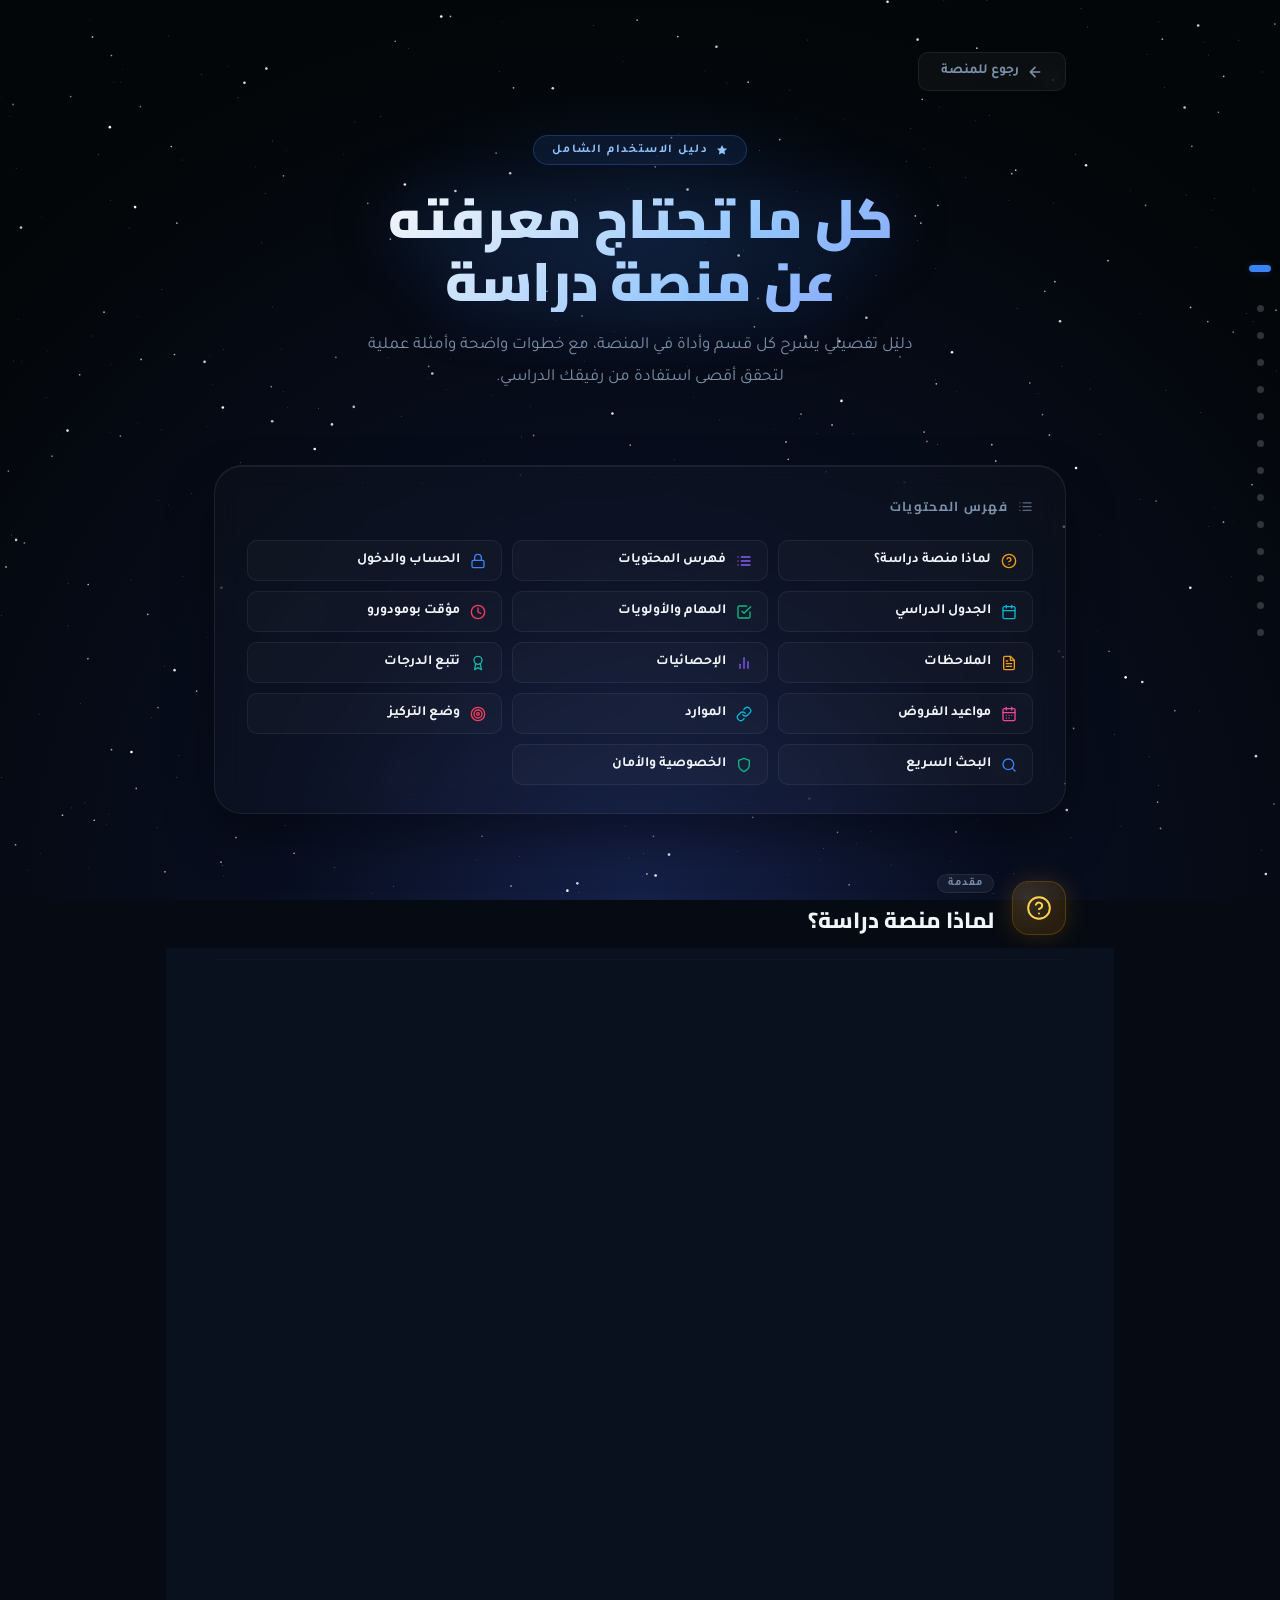
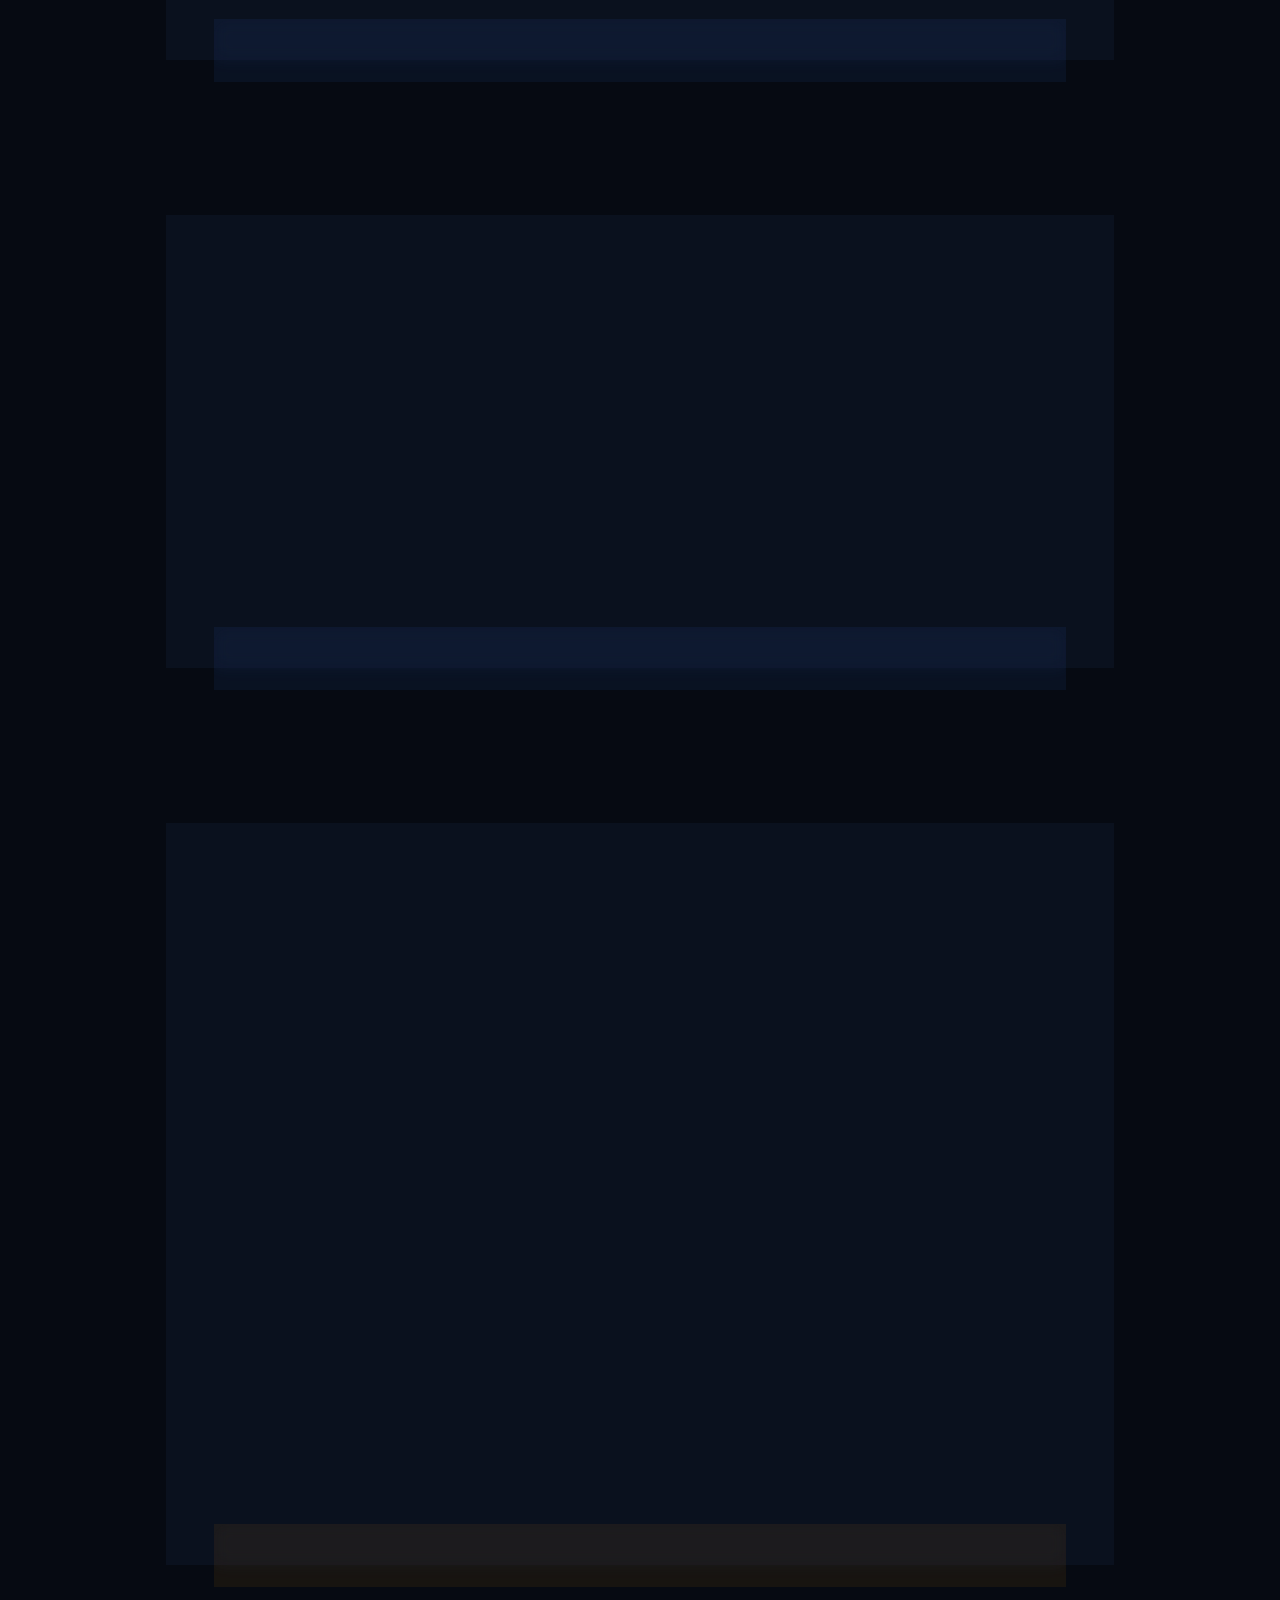
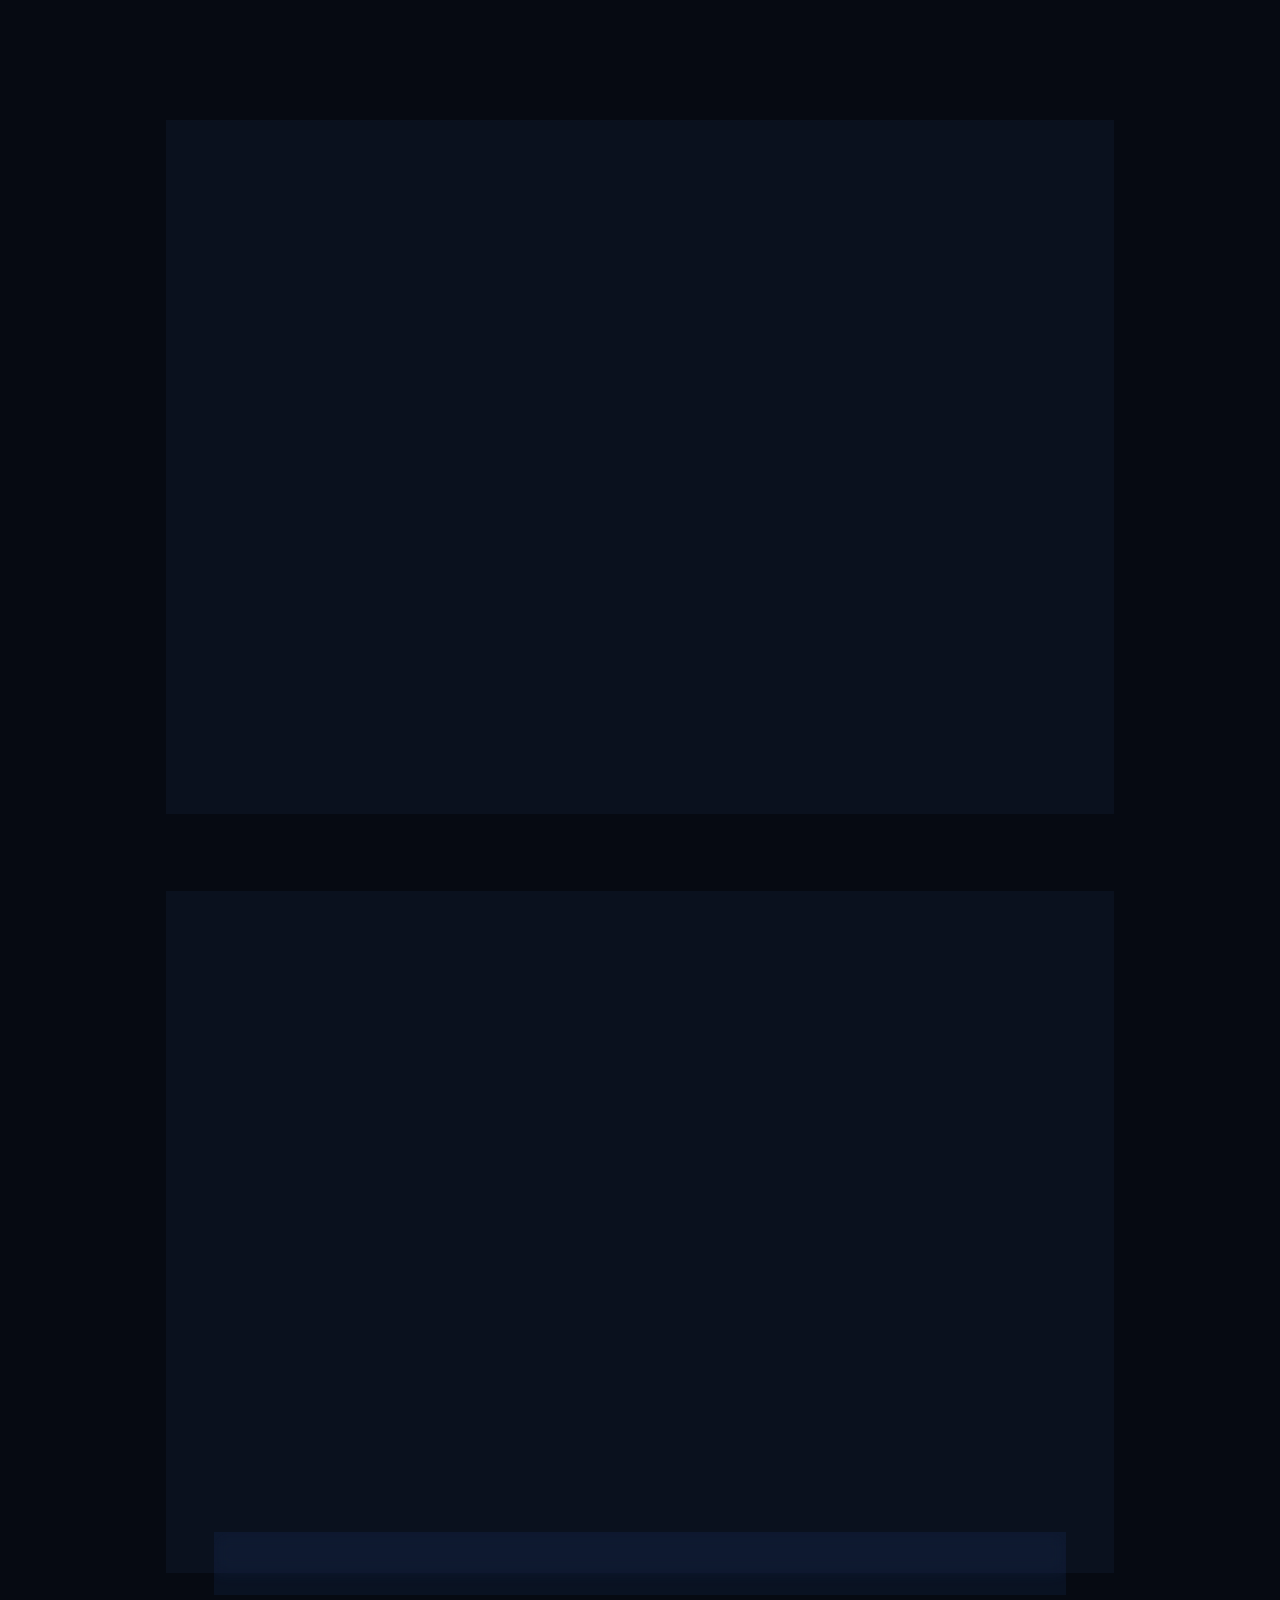
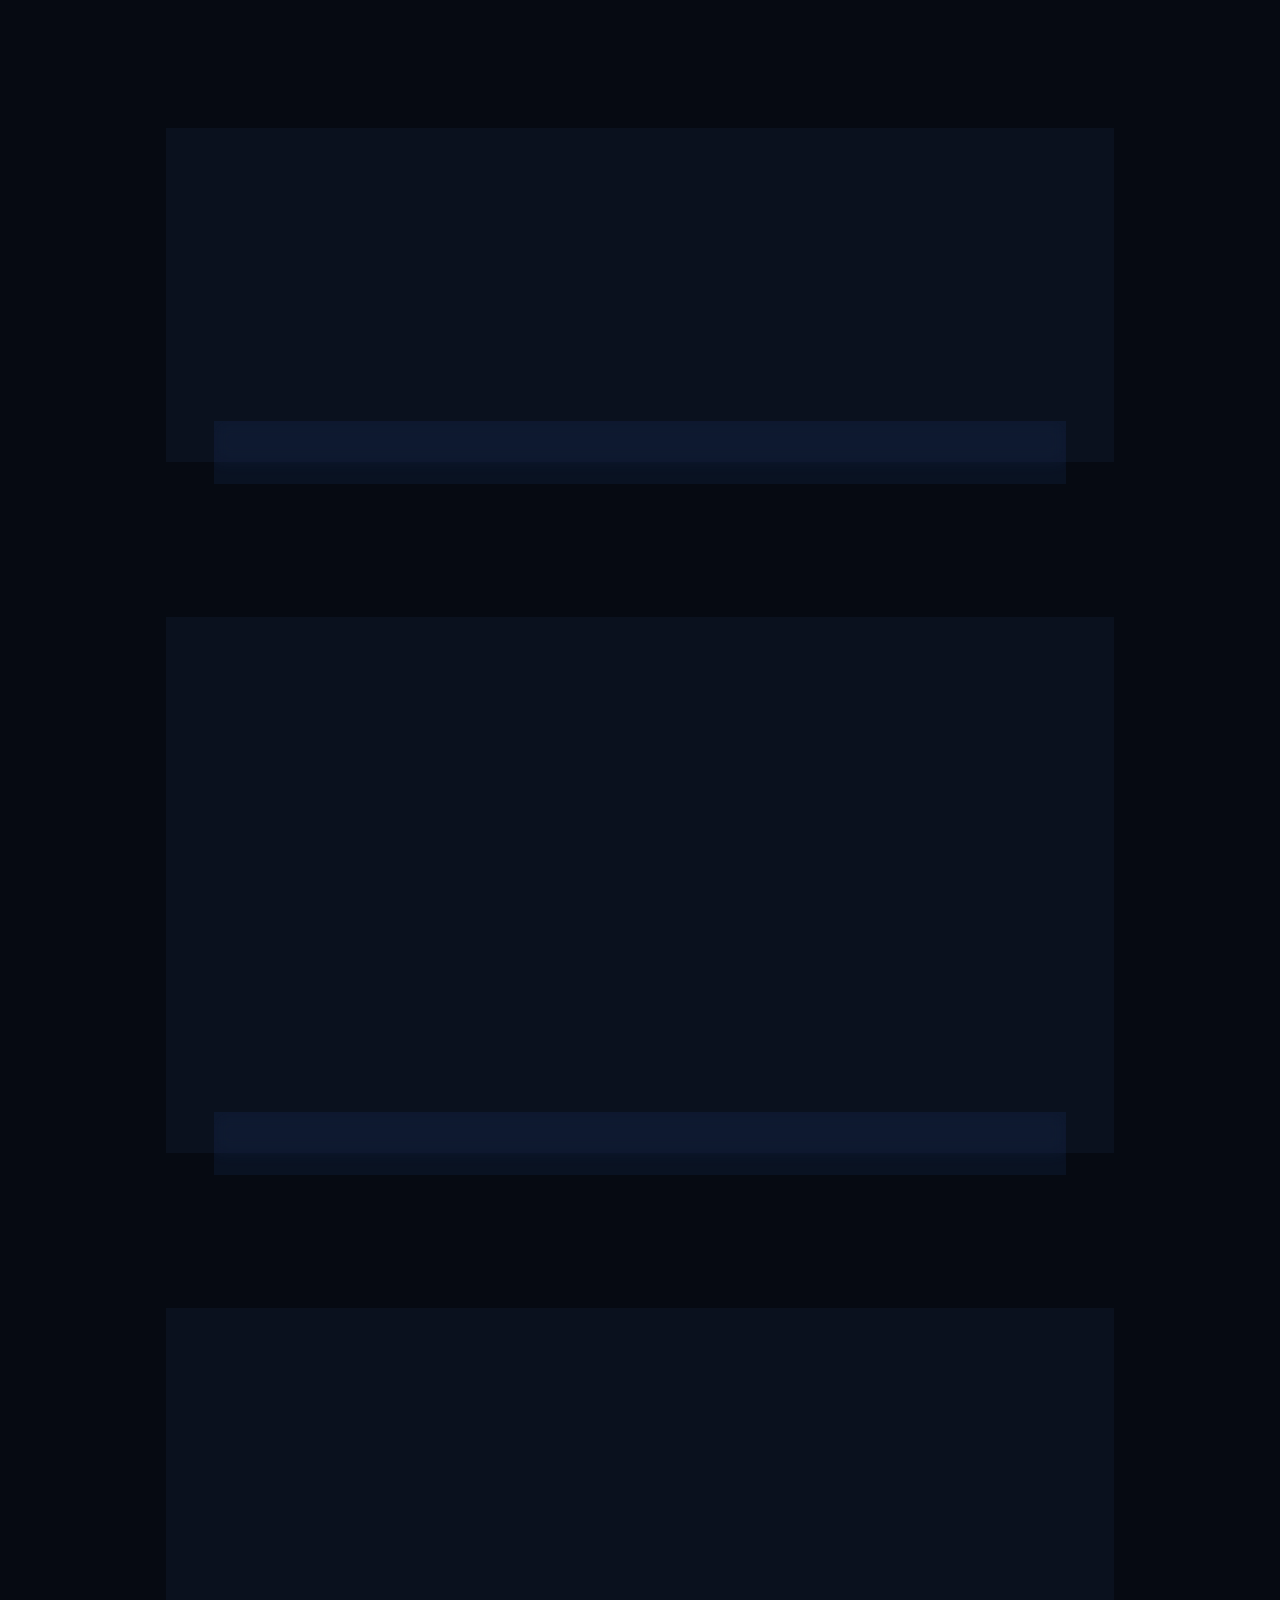
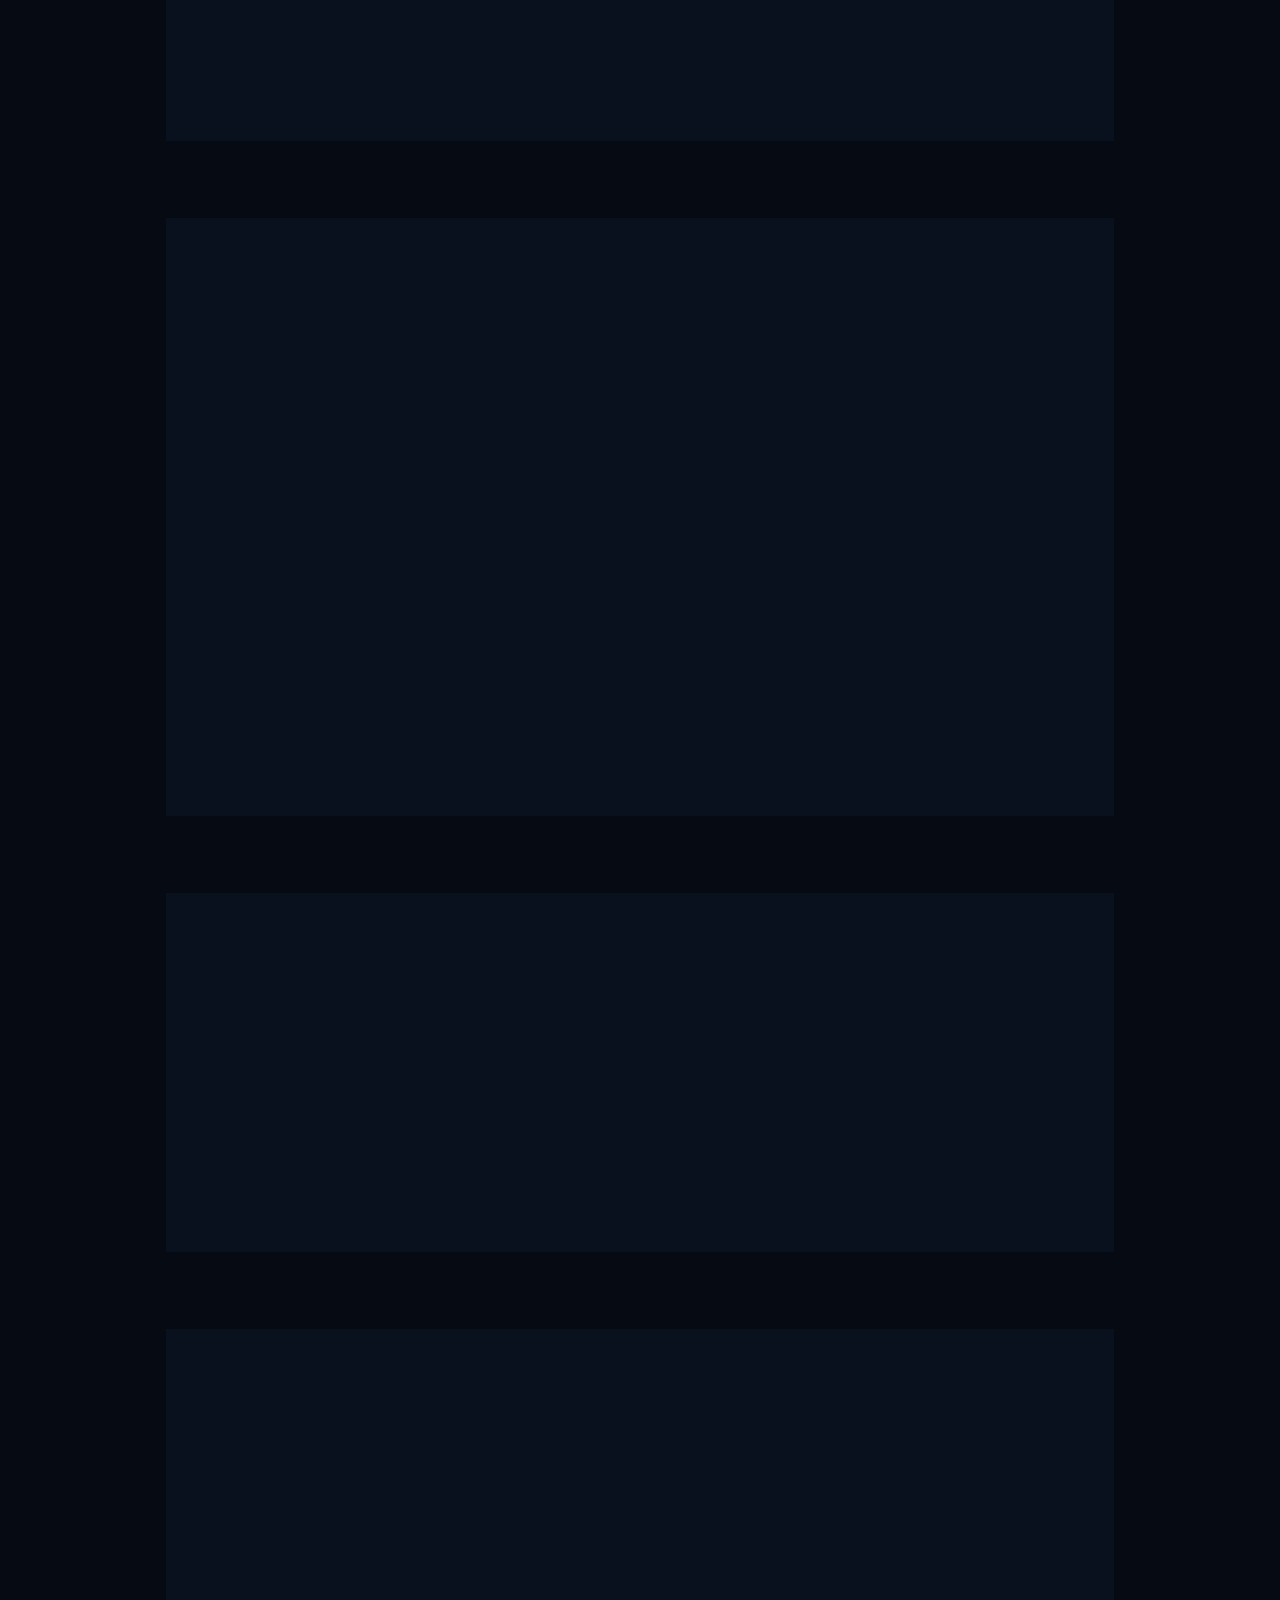
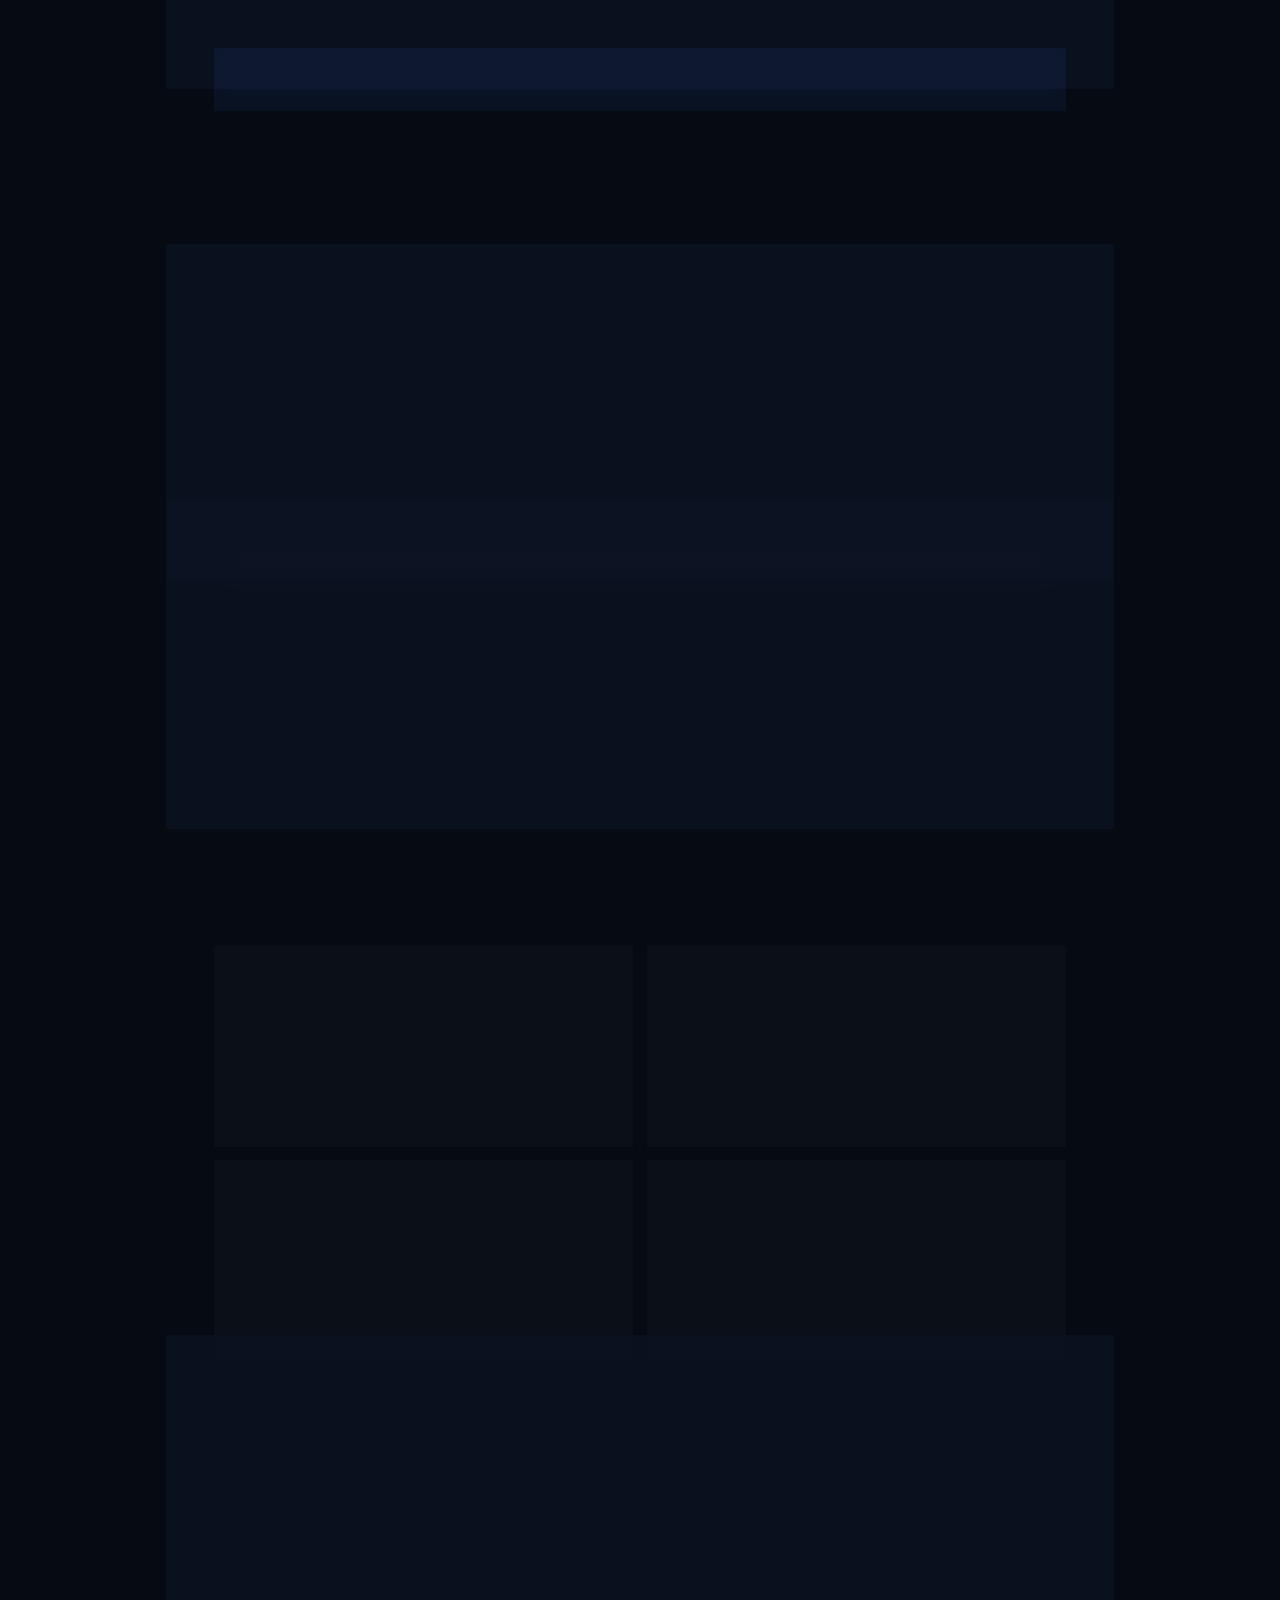
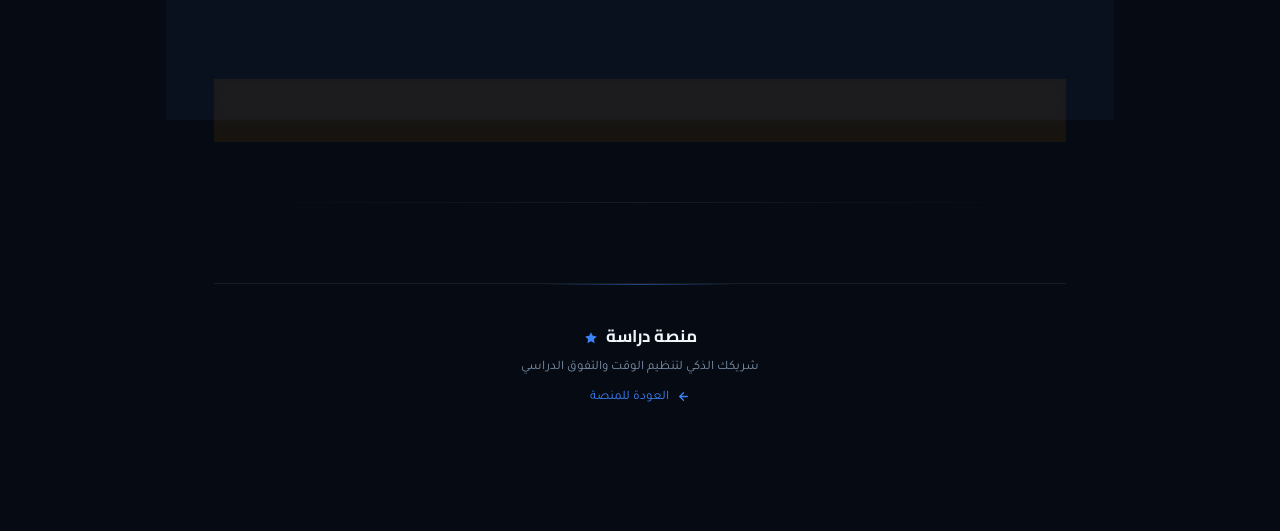
==== guide.html @ a0d80c12 "Add files via upload" ====
<!doctype html>
<html lang="ar" dir="rtl">
  <head>
    <meta charset="UTF-8" />
    <meta name="viewport" content="width=device-width, initial-scale=1.0" />
    <title>دليل الاستخدام — منصة دراسة</title>
    <link
      href="https://fonts.googleapis.com/css2?family=Cairo:wght@300;400;600;700;900&family=Tajawal:wght@300;400;500;700;900&display=swap"
      rel="stylesheet"
    />
    <link rel="icon" href="/icon.jpeg" />
    <link rel="stylesheet" href="styleguide.css" />
  </head>
  <body>
    <!-- Scroll Progress Bar -->
    <div id="scrollProgress"></div>

    <canvas id="starsCanvas"></canvas>

    <!-- Desktop Bubble Nav -->
    <nav id="bubbleNav" aria-label="التنقل بين الأقسام"></nav>

    <!-- Mobile Bubble Bar -->
    <div id="mobileBubbleBar"></div>

    <!-- Mobile Carousel (built by JS on mobile) -->
    <div id="mobileCarousel">
      <div id="carouselTrack"></div>
    </div>

    <div class="page-wrap">
      <!-- زر الرجوع -->
      <a href="https://minasa-dirassa.vercel.app" class="back-btn">
        <svg
          width="16"
          height="16"
          viewBox="0 0 24 24"
          fill="none"
          stroke="currentColor"
          stroke-width="2.5"
          stroke-linecap="round"
          stroke-linejoin="round"
        >
          <path d="M19 12H5M12 19l-7-7 7-7" />
        </svg>
        رجوع للمنصة
      </a>

      <!-- HERO -->
      <div class="hero">
        <div class="hero-badge">
          <svg width="12" height="12" viewBox="0 0 24 24" fill="currentColor">
            <path
              d="M12 2l3.09 6.26L22 9.27l-5 4.87 1.18 6.88L12 17.77l-6.18 3.25L7 14.14 2 9.27l6.91-1.01L12 2z"
            />
          </svg>
          دليل الاستخدام الشامل
        </div>
        <h1>كل ما تحتاج معرفته<br />عن منصة دراسة</h1>
        <p>
          دليل تفصيلي يشرح كل قسم وأداة في المنصة، مع خطوات واضحة وأمثلة عملية
          لتحقق أقصى استفادة من رفيقك الدراسي.
        </p>
      </div>

      <!-- فهرس المحتويات -->
      <div class="toc">
        <div class="toc-title">
          <svg
            width="15"
            height="15"
            viewBox="0 0 24 24"
            fill="none"
            stroke="currentColor"
            stroke-width="2"
            stroke-linecap="round"
            stroke-linejoin="round"
          >
            <line x1="8" y1="6" x2="21" y2="6" />
            <line x1="8" y1="12" x2="21" y2="12" />
            <line x1="8" y1="18" x2="21" y2="18" />
            <line x1="3" y1="6" x2="3.01" y2="6" />
            <line x1="3" y1="12" x2="3.01" y2="12" />
            <line x1="3" y1="18" x2="3.01" y2="18" />
          </svg>
          فهرس المحتويات
        </div>
        <div class="toc-grid">
          <a class="toc-item" href="#sec-why">
            <span class="toc-icon"
              ><svg
                width="16"
                height="16"
                viewBox="0 0 24 24"
                fill="none"
                stroke="#f59e0b"
                stroke-width="2"
                stroke-linecap="round"
                stroke-linejoin="round"
              >
                <circle cx="12" cy="12" r="10" />
                <path d="M9.09 9a3 3 0 0 1 5.83 1c0 2-3 3-3 3" />
                <line x1="12" y1="17" x2="12.01" y2="17" /></svg
            ></span>
            لماذا منصة دراسة؟
          </a>
          <a class="toc-item" href="#" onclick="window.scrollTo({top:0,behavior:'smooth'});return false;">
            <span class="toc-icon"
              ><svg
                width="16"
                height="16"
                viewBox="0 0 24 24"
                fill="none"
                stroke="#8b5cf6"
                stroke-width="2"
                stroke-linecap="round"
                stroke-linejoin="round"
              >
                <line x1="8" y1="6" x2="21" y2="6" />
                <line x1="8" y1="12" x2="21" y2="12" />
                <line x1="8" y1="18" x2="21" y2="18" />
                <line x1="3" y1="6" x2="3.01" y2="6" />
                <line x1="3" y1="12" x2="3.01" y2="12" />
                <line x1="3" y1="18" x2="3.01" y2="18" /></svg
            ></span>
            فهرس المحتويات
          </a>
          <a class="toc-item" href="#sec-account">
            <span class="toc-icon"
              ><svg
                width="16"
                height="16"
                viewBox="0 0 24 24"
                fill="none"
                stroke="#3b82f6"
                stroke-width="2"
                stroke-linecap="round"
                stroke-linejoin="round"
              >
                <rect x="3" y="11" width="18" height="11" rx="2" />
                <path d="M7 11V7a5 5 0 0 1 10 0v4" /></svg
            ></span>
            الحساب والدخول
          </a>
          <a class="toc-item" href="#sec-schedule">
            <span class="toc-icon"
              ><svg
                width="16"
                height="16"
                viewBox="0 0 24 24"
                fill="none"
                stroke="#06b6d4"
                stroke-width="2"
                stroke-linecap="round"
                stroke-linejoin="round"
              >
                <rect x="3" y="4" width="18" height="18" rx="2" />
                <line x1="16" y1="2" x2="16" y2="6" />
                <line x1="8" y1="2" x2="8" y2="6" />
                <line x1="3" y1="10" x2="21" y2="10" /></svg
            ></span>
            الجدول الدراسي
          </a>
          <a class="toc-item" href="#sec-tasks">
            <span class="toc-icon"
              ><svg
                width="16"
                height="16"
                viewBox="0 0 24 24"
                fill="none"
                stroke="#10b981"
                stroke-width="2"
                stroke-linecap="round"
                stroke-linejoin="round"
              >
                <path d="M9 11l3 3L22 4" />
                <path
                  d="M21 12v7a2 2 0 0 1-2 2H5a2 2 0 0 1-2-2V5a2 2 0 0 1 2-2h11"
                /></svg
            ></span>
            المهام والأولويات
          </a>
          <a class="toc-item" href="#sec-pomo">
            <span class="toc-icon"
              ><svg
                width="16"
                height="16"
                viewBox="0 0 24 24"
                fill="none"
                stroke="#f43f5e"
                stroke-width="2"
                stroke-linecap="round"
                stroke-linejoin="round"
              >
                <circle cx="12" cy="12" r="10" />
                <polyline points="12 6 12 12 16 14" /></svg
            ></span>
            مؤقت بومودورو
          </a>
          <a class="toc-item" href="#sec-notes">
            <span class="toc-icon"
              ><svg
                width="16"
                height="16"
                viewBox="0 0 24 24"
                fill="none"
                stroke="#f59e0b"
                stroke-width="2"
                stroke-linecap="round"
                stroke-linejoin="round"
              >
                <path
                  d="M14 2H6a2 2 0 0 0-2 2v16a2 2 0 0 0 2 2h12a2 2 0 0 0 2-2V8z"
                />
                <polyline points="14 2 14 8 20 8" />
                <line x1="16" y1="13" x2="8" y2="13" />
                <line x1="16" y1="17" x2="8" y2="17" />
                <polyline points="10 9 9 9 8 9" /></svg
            ></span>
            الملاحظات
          </a>
          <a class="toc-item" href="#sec-stats">
            <span class="toc-icon"
              ><svg
                width="16"
                height="16"
                viewBox="0 0 24 24"
                fill="none"
                stroke="#8b5cf6"
                stroke-width="2"
                stroke-linecap="round"
                stroke-linejoin="round"
              >
                <line x1="18" y1="20" x2="18" y2="10" />
                <line x1="12" y1="20" x2="12" y2="4" />
                <line x1="6" y1="20" x2="6" y2="14" /></svg
            ></span>
            الإحصائيات
          </a>
          <a class="toc-item" href="#sec-grades">
            <span class="toc-icon"
              ><svg
                width="16"
                height="16"
                viewBox="0 0 24 24"
                fill="none"
                stroke="#14b8a6"
                stroke-width="2"
                stroke-linecap="round"
                stroke-linejoin="round"
              >
                <circle cx="12" cy="8" r="6" />
                <path d="M15.477 12.89L17 22l-5-3-5 3 1.523-9.11" /></svg
            ></span>
            تتبع الدرجات
          </a>
          <a class="toc-item" href="#sec-exams">
            <span class="toc-icon"
              ><svg
                width="16"
                height="16"
                viewBox="0 0 24 24"
                fill="none"
                stroke="#ec4899"
                stroke-width="2"
                stroke-linecap="round"
                stroke-linejoin="round"
              >
                <rect x="3" y="4" width="18" height="18" rx="2" />
                <line x1="16" y1="2" x2="16" y2="6" />
                <line x1="8" y1="2" x2="8" y2="6" />
                <line x1="3" y1="10" x2="21" y2="10" />
                <path
                  d="M8 14h.01M12 14h.01M16 14h.01M8 18h.01M12 18h.01"
                /></svg
            ></span>
            مواعيد الفروض
          </a>
          <a class="toc-item" href="#sec-resources">
            <span class="toc-icon"
              ><svg
                width="16"
                height="16"
                viewBox="0 0 24 24"
                fill="none"
                stroke="#06b6d4"
                stroke-width="2"
                stroke-linecap="round"
                stroke-linejoin="round"
              >
                <path
                  d="M10 13a5 5 0 0 0 7.54.54l3-3a5 5 0 0 0-7.07-7.07l-1.72 1.71"
                />
                <path
                  d="M14 11a5 5 0 0 0-7.54-.54l-3 3a5 5 0 0 0 7.07 7.07l1.71-1.71"
                /></svg
            ></span>
            الموارد
          </a>
          <a class="toc-item" href="#sec-focus">
            <span class="toc-icon"
              ><svg
                width="16"
                height="16"
                viewBox="0 0 24 24"
                fill="none"
                stroke="#f43f5e"
                stroke-width="2"
                stroke-linecap="round"
                stroke-linejoin="round"
              >
                <circle cx="12" cy="12" r="10" />
                <circle cx="12" cy="12" r="6" />
                <circle cx="12" cy="12" r="2" /></svg
            ></span>
            وضع التركيز
          </a>
          <a class="toc-item" href="#sec-search">
            <span class="toc-icon"
              ><svg
                width="16"
                height="16"
                viewBox="0 0 24 24"
                fill="none"
                stroke="#3b82f6"
                stroke-width="2"
                stroke-linecap="round"
                stroke-linejoin="round"
              >
                <circle cx="11" cy="11" r="8" />
                <line x1="21" y1="21" x2="16.65" y2="16.65" /></svg
            ></span>
            البحث السريع
          </a>
          <a class="toc-item" href="#sec-privacy">
            <span class="toc-icon"
              ><svg
                width="16"
                height="16"
                viewBox="0 0 24 24"
                fill="none"
                stroke="#10b981"
                stroke-width="2"
                stroke-linecap="round"
                stroke-linejoin="round"
              >
                <path d="M12 22s8-4 8-10V5l-8-3-8 3v7c0 6 8 10 8 10z" /></svg
            ></span>
            الخصوصية والأمان
          </a>
        </div>
      </div>

      <!-- ══════════════════════════════════
           TOC ANCHOR (for dot navigation)
      ══════════════════════════════════ -->
      <div id="sec-toc-guide" style="scroll-margin-top: 28px;"></div>

      <!-- ══════════════════════════════════
           0. لماذا منصة دراسة؟
      ══════════════════════════════════ -->
      <div class="section" id="sec-why">
        <div class="section-header">
          <div class="section-icon amber">
            <svg
              viewBox="0 0 24 24"
              fill="none"
              stroke="#fcd34d"
              stroke-width="1.8"
              stroke-linecap="round"
              stroke-linejoin="round"
            >
              <circle cx="12" cy="12" r="10" />
              <path d="M9.09 9a3 3 0 0 1 5.83 1c0 2-3 3-3 3" />
              <line x1="12" y1="17" x2="12.01" y2="17" />
            </svg>
          </div>
          <div class="section-title-wrap">
            <div class="section-num">مقدمة</div>
            <div class="section-title">لماذا منصة دراسة؟</div>
          </div>
        </div>

        <div class="card">
          <div class="feature">
            <div class="feature-dot">
              <svg width="16" height="16" viewBox="0 0 24 24" fill="none" stroke="#94a3b8" stroke-width="2" stroke-linecap="round" stroke-linejoin="round">
                <path d="M12 22s8-4 8-10V5l-8-3-8 3v7c0 6 8 10 8 10z"/>
              </svg>
            </div>
            <div class="feature-body">
              <div class="feature-title">مشكلة الطالب اليوم</div>
              <div class="feature-desc">
                كثير من الطلاب يعانون من تشتت المعلومات — الجدول في ورقة، المهام في تطبيق، الملاحظات في دفتر، والدرجات في رأسهم. هذا التشتت يُضيّع الوقت ويزيد القلق قبل الامتحانات.
              </div>
            </div>
          </div>
          <div class="feature">
            <div class="feature-dot">
              <svg width="16" height="16" viewBox="0 0 24 24" fill="none" stroke="#94a3b8" stroke-width="2" stroke-linecap="round" stroke-linejoin="round">
                <polyline points="22 12 18 12 15 21 9 3 6 12 2 12"/>
              </svg>
            </div>
            <div class="feature-body">
              <div class="feature-title">الحل: كل شيء في مكان واحد</div>
              <div class="feature-desc">
                منصة دراسة تجمع <strong>الجدول الدراسي</strong>، <strong>المهام اليومية</strong>، <strong>الملاحظات</strong>، <strong>مؤقت بومودورو</strong>، <strong>تتبع الدرجات</strong>، <strong>مواعيد الفروض</strong>، و<strong>الموارد التعليمية</strong> — كلها في منصة واحدة متكاملة ومتزامنة عبر أجهزتك.
              </div>
            </div>
          </div>
          <div class="feature">
            <div class="feature-dot">
              <svg width="16" height="16" viewBox="0 0 24 24" fill="none" stroke="#94a3b8" stroke-width="2" stroke-linecap="round" stroke-linejoin="round">
                <rect x="3" y="11" width="18" height="11" rx="2"/>
                <path d="M7 11V7a5 5 0 0 1 10 0v4"/>
              </svg>
            </div>
            <div class="feature-body">
              <div class="feature-title">بياناتك محفوظة في السحابة</div>
              <div class="feature-desc">
                على عكس التطبيقات المحلية، بياناتك محفوظة في قاعدة بيانات سحابية آمنة (Supabase). يمكنك الوصول إليها من أي جهاز أو متصفح بمجرد تسجيل الدخول — لا تخسر شيئاً عند تغيير الجهاز.
              </div>
            </div>
          </div>
          <div class="feature">
            <div class="feature-dot">
              <svg width="16" height="16" viewBox="0 0 24 24" fill="none" stroke="#94a3b8" stroke-width="2" stroke-linecap="round" stroke-linejoin="round">
                <circle cx="12" cy="12" r="10"/>
                <polyline points="12 6 12 12 16 14"/>
              </svg>
            </div>
            <div class="feature-body">
              <div class="feature-title">تساعدك في إيش بالضبط؟</div>
              <div class="feature-desc">
                ✅ <strong>توفير الوقت</strong> — لا تضيع دقائق تبحث عن معلومة موزعة.<br/>
                ✅ <strong>تقليل النسيان</strong> — تنبيهات تلقائية للفروض والمهام.<br/>
                ✅ <strong>تحسين الأداء</strong> — تتبع وقت دراستك وإحصائياتك.<br/>
                ✅ <strong>التركيز الحقيقي</strong> — مؤقت بومودورو يساعدك تدرس بكفاءة أعلى.<br/>
                ✅ <strong>وضوح صورتك الدراسية</strong> — درجاتك ومقارناتها دفعة واحدة.
              </div>
            </div>
          </div>
        </div>

        <div class="tip">
          <div class="tip-icon">
            <svg width="18" height="18" viewBox="0 0 24 24" fill="none" stroke="#60a5fa" stroke-width="2" stroke-linecap="round" stroke-linejoin="round">
              <circle cx="12" cy="12" r="10"/>
              <line x1="12" y1="16" x2="12" y2="12"/>
              <line x1="12" y1="8" x2="12.01" y2="8"/>
            </svg>
          </div>
          <div class="tip-text">
            المنصة مجانية بالكامل وتعمل على الحاسوب والهاتف. لا تحتاج تثبيت أي تطبيق — افتحها من المتصفح مباشرة.
          </div>
        </div>
      </div>

      <!-- ══════════════════════════════════
           1. الحساب والدخول
      ══════════════════════════════════ -->
      <div class="section" id="sec-account">
        <div class="section-header">
          <div class="section-icon blue">
            <svg
              viewBox="0 0 24 24"
              fill="none"
              stroke="#60a5fa"
              stroke-width="1.8"
              stroke-linecap="round"
              stroke-linejoin="round"
            >
              <rect x="3" y="11" width="18" height="11" rx="2" />
              <path d="M7 11V7a5 5 0 0 1 10 0v4" />
            </svg>
          </div>
          <div class="section-title-wrap">
            <div class="section-num">القسم الأول</div>
            <div class="section-title">الحساب وتسجيل الدخول</div>
          </div>
        </div>

        <div class="card">
          <div class="steps">
            <div class="step">
              <div class="step-num">1</div>
              <div class="step-body">
                <div class="step-title">إنشاء حساب جديد</div>
                <div class="step-desc">
                  من الصفحة الرئيسية اضغط <strong>حساب جديد</strong>، أدخل اسمك
                  الكامل واسم مدرستك والبريد الإلكتروني وكلمة مرور من 6 أحرف
                  فأكثر. ستشاهد مقياس قوة كلمة المرور أثناء الكتابة.
                </div>
              </div>
            </div>
            <div class="step">
              <div class="step-num">2</div>
              <div class="step-body">
                <div class="step-title">الدخول لحساب موجود</div>
                <div class="step-desc">
                  اضغط <strong>دخول للمنصة</strong>، أدخل بريدك الإلكتروني وكلمة
                  المرور ثم اضغط Enter أو زر الدخول. المنصة تتذكرك تلقائياً في
                  المرات القادمة.
                </div>
              </div>
            </div>
            <div class="step">
              <div class="step-num">3</div>
              <div class="step-body">
                <div class="step-title">تسجيل الخروج</div>
                <div class="step-desc">
                  اضغط زر <strong>خروج</strong> في الشريط العلوي. بياناتك محفوظة في السحابة وستجدها كاملة عند تسجيل الدخول مجدداً من أي جهاز.
                </div>
              </div>
            </div>
          </div>
        </div>

        <div class="tip">
          <div class="tip-icon">
            <svg
              width="18"
              height="18"
              viewBox="0 0 24 24"
              fill="none"
              stroke="#60a5fa"
              stroke-width="2"
              stroke-linecap="round"
              stroke-linejoin="round"
            >
              <circle cx="12" cy="12" r="10" />
              <line x1="12" y1="16" x2="12" y2="12" />
              <line x1="12" y1="8" x2="12.01" y2="8" />
            </svg>
          </div>
          <div class="tip-text">
            حسابك مرتبط ببريدك الإلكتروني — يمكنك تسجيل الدخول من أي جهاز أو متصفح وستجد بياناتك كاملة. كل مستخدم يحتاج حساباً خاصاً به.
          </div>
        </div>
      </div>

      <!-- ══════════════════════════════════
           2. الجدول الدراسي
      ══════════════════════════════════ -->
      <div class="section" id="sec-schedule">
        <div class="section-header">
          <div class="section-icon cyan">
            <svg
              viewBox="0 0 24 24"
              fill="none"
              stroke="#67e8f9"
              stroke-width="1.8"
              stroke-linecap="round"
              stroke-linejoin="round"
            >
              <rect x="3" y="4" width="18" height="18" rx="2" />
              <line x1="16" y1="2" x2="16" y2="6" />
              <line x1="8" y1="2" x2="8" y2="6" />
              <line x1="3" y1="10" x2="21" y2="10" />
            </svg>
          </div>
          <div class="section-title-wrap">
            <div class="section-num">القسم الثاني</div>
            <div class="section-title">الجدول الدراسي التفاعلي</div>
          </div>
        </div>

        <div class="card">
          <div class="feature">
            <div class="feature-dot">
              <svg
                width="16"
                height="16"
                viewBox="0 0 24 24"
                fill="none"
                stroke="#94a3b8"
                stroke-width="2"
                stroke-linecap="round"
                stroke-linejoin="round"
              >
                <line x1="8" y1="6" x2="21" y2="6" />
                <line x1="8" y1="12" x2="21" y2="12" />
                <line x1="8" y1="18" x2="21" y2="18" />
                <line x1="3" y1="6" x2="3.01" y2="6" />
                <line x1="3" y1="12" x2="3.01" y2="12" />
                <line x1="3" y1="18" x2="3.01" y2="18" />
              </svg>
            </div>
            <div class="feature-body">
              <div class="feature-title">كيفية ملء الجدول</div>
              <div class="feature-desc">
                الجدول يغطي أيام الأسبوع (الأحد–الخميس) بثماني خانات زمنية
                يومية. اضغط على أي خانة واختر المادة من القائمة المنسدلة.
                استراحة الظهر (12–14) محجوزة تلقائياً.
              </div>
            </div>
          </div>
          <div class="feature">
            <div class="feature-dot">
              <svg
                width="16"
                height="16"
                viewBox="0 0 24 24"
                fill="none"
                stroke="#94a3b8"
                stroke-width="2"
                stroke-linecap="round"
                stroke-linejoin="round"
              >
                <path
                  d="M19 21H5a2 2 0 0 1-2-2V5a2 2 0 0 1 2-2h11l5 5v11a2 2 0 0 1-2 2z"
                />
                <polyline points="17 21 17 13 7 13 7 21" />
                <polyline points="7 3 7 8 15 8" />
              </svg>
            </div>
            <div class="feature-body">
              <div class="feature-title">حفظ الجدول</div>
              <div class="feature-desc">
                اضغط زر <strong>حفظ الجدول</strong> بعد الانتهاء من التعديل. أي
                تغيير تجريه يُحفظ تلقائياً لحظة تغيير القيمة أيضاً.
              </div>
            </div>
          </div>
          <div class="feature">
            <div class="feature-dot">
              <svg
                width="16"
                height="16"
                viewBox="0 0 24 24"
                fill="none"
                stroke="#94a3b8"
                stroke-width="2"
                stroke-linecap="round"
                stroke-linejoin="round"
              >
                <path
                  d="M9 3H5a2 2 0 0 0-2 2v4m6-6h10a2 2 0 0 1 2 2v4M9 3v18m0 0h10a2 2 0 0 0 2-2V9M9 21H5a2 2 0 0 1-2-2V9m0 0h18"
                />
              </svg>
            </div>
            <div class="feature-body">
              <div class="feature-title">الحصص التطبيقية</div>
              <div class="feature-desc">
                اضغط زر <strong>حصص تطبيقية</strong> لإضافة حصة تطبيقية مدتها
                ساعة أو ساعتان. تُدخل المادتين اللتين تُدرَّسان خلالها وتظهر
                بلون مميز في الجدول.
              </div>
            </div>
          </div>
          <div class="feature">
            <div class="feature-dot">
              <svg
                width="16"
                height="16"
                viewBox="0 0 24 24"
                fill="none"
                stroke="#94a3b8"
                stroke-width="2"
                stroke-linecap="round"
                stroke-linejoin="round"
              >
                <path d="M21 15v4a2 2 0 0 1-2 2H5a2 2 0 0 1-2-2v-4" />
                <polyline points="7 10 12 15 17 10" />
                <line x1="12" y1="15" x2="12" y2="3" />
              </svg>
            </div>
            <div class="feature-body">
              <div class="feature-title">تصدير الجدول</div>
              <div class="feature-desc">
                <span class="badge badge-green">PNG</span> صورة عالية الجودة
                للجدول مناسبة لحفظها في الهاتف.<br />
                <span class="badge badge-amber">PDF</span> ملف PDF للطباعة أو
                المشاركة.<br />
                <span class="badge badge-purple">طباعة</span> يفتح نافذة الطباعة
                مباشرة.
              </div>
            </div>
          </div>
          <div class="feature">
            <div class="feature-dot">
              <svg
                width="16"
                height="16"
                viewBox="0 0 24 24"
                fill="none"
                stroke="#94a3b8"
                stroke-width="2"
                stroke-linecap="round"
                stroke-linejoin="round"
              >
                <rect x="3" y="4" width="18" height="18" rx="2" />
                <line x1="16" y1="2" x2="16" y2="6" />
                <line x1="8" y1="2" x2="8" y2="6" />
                <line x1="3" y1="10" x2="21" y2="10" />
                <path d="M8 14h.01M12 14h.01M8 18h.01M12 18h.01" />
              </svg>
            </div>
            <div class="feature-body">
              <div class="feature-title">تبويب مواعيد الفروض</div>
              <div class="feature-desc">
                اضغط تبويب <strong>مواعيد الفروض</strong> لعرض جدول مخصص لتواريخ
                الاختبارات والفروض، مستقل تماماً عن جدول الحصص العادي.
              </div>
            </div>
          </div>
        </div>

        <div class="tip warn">
          <div class="tip-icon">
            <svg
              width="18"
              height="18"
              viewBox="0 0 24 24"
              fill="none"
              stroke="#fbbf24"
              stroke-width="2"
              stroke-linecap="round"
              stroke-linejoin="round"
            >
              <path
                d="M10.29 3.86L1.82 18a2 2 0 0 0 1.71 3h16.94a2 2 0 0 0 1.71-3L13.71 3.86a2 2 0 0 0-3.42 0z"
              />
              <line x1="12" y1="9" x2="12" y2="13" />
              <line x1="12" y1="17" x2="12.01" y2="17" />
            </svg>
          </div>
          <div class="tip-text">
            <strong>تحذير:</strong> زر "مسح الجدول" يحذف كل محتوى الجدول نهائياً
            ولا يمكن التراجع عنه. تأكد من تصدير نسخة قبل المسح.
          </div>
        </div>
      </div>

      <!-- ══════════════════════════════════
           3. المهام والأولويات
      ══════════════════════════════════ -->
      <div class="section" id="sec-tasks">
        <div class="section-header">
          <div class="section-icon green">
            <svg
              viewBox="0 0 24 24"
              fill="none"
              stroke="#6ee7b7"
              stroke-width="1.8"
              stroke-linecap="round"
              stroke-linejoin="round"
            >
              <path d="M9 11l3 3L22 4" />
              <path
                d="M21 12v7a2 2 0 0 1-2 2H5a2 2 0 0 1-2-2V5a2 2 0 0 1 2-2h11"
              />
            </svg>
          </div>
          <div class="section-title-wrap">
            <div class="section-num">القسم الثالث</div>
            <div class="section-title">المهام اليومية والأولويات</div>
          </div>
        </div>

        <div class="card">
          <div class="feature">
            <div class="feature-dot">
              <svg
                width="16"
                height="16"
                viewBox="0 0 24 24"
                fill="none"
                stroke="#94a3b8"
                stroke-width="2.5"
                stroke-linecap="round"
              >
                <line x1="12" y1="5" x2="12" y2="19" />
                <line x1="5" y1="12" x2="19" y2="12" />
              </svg>
            </div>
            <div class="feature-body">
              <div class="feature-title">إضافة مهمة جديدة</div>
              <div class="feature-desc">
                اكتب المهمة في حقل "ماذا ستنجز اليوم؟" ثم اختر أولويتها من
                القائمة الجانبية، ثم اضغط <strong>+</strong> أو Enter.
              </div>
            </div>
          </div>
          <div class="feature">
            <div class="feature-dot">
              <svg
                width="16"
                height="16"
                viewBox="0 0 24 24"
                fill="none"
                stroke="#94a3b8"
                stroke-width="2"
                stroke-linecap="round"
                stroke-linejoin="round"
              >
                <circle cx="12" cy="12" r="10" />
                <line x1="12" y1="8" x2="12" y2="12" />
                <line x1="12" y1="16" x2="12.01" y2="16" />
              </svg>
            </div>
            <div class="feature-body">
              <div class="feature-title">نظام الأولويات</div>
              <div class="feature-desc">
                <span class="badge badge-red">عاجل</span> مهام لا تحتمل التأجيل
                — تظهر أولاً دائماً.<br /><br />
                <span class="badge badge-amber">مهم</span> مهام مهمة لكن لها
                متسع من الوقت.<br /><br />
                <span class="badge badge-cyan">عادي</span> مهام روتينية أو يمكن
                تأجيلها.<br /><br />
                المهام <strong>تُرتَّب تلقائياً</strong> حسب الأولوية عند
                إضافتها.
              </div>
            </div>
          </div>
          <div class="feature">
            <div class="feature-dot">
              <svg
                width="16"
                height="16"
                viewBox="0 0 24 24"
                fill="none"
                stroke="#94a3b8"
                stroke-width="2"
                stroke-linecap="round"
                stroke-linejoin="round"
              >
                <polyline points="9 11 12 14 22 4" />
                <path
                  d="M21 12v7a2 2 0 0 1-2 2H5a2 2 0 0 1-2-2V5a2 2 0 0 1 2-2h11"
                />
              </svg>
            </div>
            <div class="feature-body">
              <div class="feature-title">إكمال وحذف المهام</div>
              <div class="feature-desc">
                اضغط على مربع الاختيار لتحديد المهمة كمنجزة — ستظهر بخط شطب.
                لحذفها مرّر المؤشر فوقها وستظهر أيقونة <strong>✕</strong>.
              </div>
            </div>
          </div>
          <div class="feature">
            <div class="feature-dot">
              <svg
                width="16"
                height="16"
                viewBox="0 0 24 24"
                fill="none"
                stroke="#94a3b8"
                stroke-width="2"
                stroke-linecap="round"
                stroke-linejoin="round"
              >
                <line x1="18" y1="20" x2="18" y2="10" />
                <line x1="12" y1="20" x2="12" y2="4" />
                <line x1="6" y1="20" x2="6" y2="14" />
              </svg>
            </div>
            <div class="feature-body">
              <div class="feature-title">شريط التقدم</div>
              <div class="feature-desc">
                فوق قائمة المهام يظهر شريط يحسب نسبة المهام المنجزة تلقائياً
                ويعرض "X من Y مهمة مكتملة".
              </div>
            </div>
          </div>
        </div>
      </div>

      <!-- ══════════════════════════════════
           4. مؤقت بومودورو
      ══════════════════════════════════ -->
      <div class="section" id="sec-pomo">
        <div class="section-header">
          <div class="section-icon red">
            <svg
              viewBox="0 0 24 24"
              fill="none"
              stroke="#fca5a5"
              stroke-width="1.8"
              stroke-linecap="round"
              stroke-linejoin="round"
            >
              <circle cx="12" cy="12" r="10" />
              <polyline points="12 6 12 12 16 14" />
            </svg>
          </div>
          <div class="section-title-wrap">
            <div class="section-num">القسم الرابع</div>
            <div class="section-title">مؤقت بومودورو</div>
          </div>
        </div>

        <div class="card">
          <div class="feature">
            <div class="feature-dot">
              <svg
                width="16"
                height="16"
                viewBox="0 0 24 24"
                fill="none"
                stroke="#94a3b8"
                stroke-width="2"
                stroke-linecap="round"
                stroke-linejoin="round"
              >
                <circle cx="12" cy="12" r="10" />
                <polyline points="12 6 12 12 16 14" />
              </svg>
            </div>
            <div class="feature-body">
              <div class="feature-title">ما هي تقنية بومودورو؟</div>
              <div class="feature-desc">
                تقنية إدارة وقت تعتمد على التناوب بين فترات دراسة مركّزة وفترات
                راحة قصيرة. الإعداد الافتراضي هو
                <strong>25 دقيقة دراسة</strong> ثم
                <strong>5 دقائق استراحة</strong>، تتكرر 4 مرات ثم استراحة طويلة
                20 دقيقة.
              </div>
            </div>
          </div>
          <div class="feature">
            <div class="feature-dot">
              <svg
                width="16"
                height="16"
                viewBox="0 0 24 24"
                fill="none"
                stroke="#94a3b8"
                stroke-width="2"
                stroke-linecap="round"
                stroke-linejoin="round"
              >
                <polygon points="5 3 19 12 5 21 5 3" />
              </svg>
            </div>
            <div class="feature-body">
              <div class="feature-title">كيفية الاستخدام</div>
              <div class="feature-desc">
                اضغط <strong>ابدأ الآن</strong> لبدء الجلسة. يمكنك
                <strong>إيقاف مؤقت</strong> ثم <strong>استئناف</strong> في أي
                وقت. زر <strong>↺</strong> يعيد المؤقت للبداية.
              </div>
            </div>
          </div>
          <div class="feature">
            <div class="feature-dot">
              <svg
                width="16"
                height="16"
                viewBox="0 0 24 24"
                fill="none"
                stroke="#94a3b8"
                stroke-width="2"
                stroke-linecap="round"
                stroke-linejoin="round"
              >
                <circle cx="12" cy="12" r="3" />
                <path
                  d="M19.07 4.93l-1.41 1.41M4.93 4.93l1.41 1.41M4.93 19.07l1.41-1.41M19.07 19.07l-1.41-1.41M12 2v2M12 20v2M2 12h2M20 12h2"
                />
              </svg>
            </div>
            <div class="feature-body">
              <div class="feature-title">تخصيص المؤقت</div>
              <div class="feature-desc">
                اضغط أيقونة الإعدادات في الزاوية لتغيير: وقت الدراسة، الاستراحة
                القصيرة، الاستراحة الطويلة، وعدد الجلسات. اضغط
                <strong>حفظ</strong> لتطبيق التغييرات.
              </div>
            </div>
          </div>
          <div class="feature">
            <div class="feature-dot">
              <svg
                width="16"
                height="16"
                viewBox="0 0 24 24"
                fill="none"
                stroke="#94a3b8"
                stroke-width="2"
                stroke-linecap="round"
                stroke-linejoin="round"
              >
                <polyline points="22 12 18 12 15 21 9 3 6 12 2 12" />
              </svg>
            </div>
            <div class="feature-body">
              <div class="feature-title">تسجيل الوقت تلقائياً</div>
              <div class="feature-desc">
                كل ثانية تمر أثناء جلسة الدراسة تُضاف تلقائياً لسجل اليوم في
                الإحصائيات. الاستراحات لا تُحتسب.
              </div>
            </div>
          </div>
          <div class="feature">
            <div class="feature-dot">
              <svg
                width="16"
                height="16"
                viewBox="0 0 24 24"
                fill="none"
                stroke="#94a3b8"
                stroke-width="2"
                stroke-linecap="round"
                stroke-linejoin="round"
              >
                <path d="M9 18V5l12-2v13" />
                <circle cx="6" cy="18" r="3" />
                <circle cx="18" cy="16" r="3" />
              </svg>
            </div>
            <div class="feature-body">
              <div class="feature-title">أصوات الاسترخاء</div>
              <div class="feature-desc">
                في "ركن الاسترخاء" يمكنك تشغيل أصوات محيطية:
                <strong>🌧️ مطر</strong> أو <strong>🌲 غابة</strong> أو
                <strong>☕ مقهى</strong> للمساعدة على التركيز.
              </div>
            </div>
          </div>
        </div>

        <div class="tip">
          <div class="tip-icon">
            <svg
              width="18"
              height="18"
              viewBox="0 0 24 24"
              fill="none"
              stroke="#60a5fa"
              stroke-width="2"
              stroke-linecap="round"
              stroke-linejoin="round"
            >
              <path d="M18 8h1a4 4 0 0 1 0 8h-1" />
              <path d="M2 8h16v9a4 4 0 0 1-4 4H6a4 4 0 0 1-4-4V8z" />
              <line x1="6" y1="1" x2="6" y2="4" />
              <line x1="10" y1="1" x2="10" y2="4" />
              <line x1="14" y1="1" x2="14" y2="4" />
            </svg>
          </div>
          <div class="tip-text">
            ستصلك <strong>إشعارات المتصفح</strong> عند انتهاء كل جلسة أو استراحة
            — تأكد من السماح بالإشعارات عند طلبها أول مرة.
          </div>
        </div>
      </div>

      <!-- ══════════════════════════════════
           5. الملاحظات
      ══════════════════════════════════ -->
      <div class="section" id="sec-notes">
        <div class="section-header">
          <div class="section-icon amber">
            <svg
              viewBox="0 0 24 24"
              fill="none"
              stroke="#fcd34d"
              stroke-width="1.8"
              stroke-linecap="round"
              stroke-linejoin="round"
            >
              <path
                d="M14 2H6a2 2 0 0 0-2 2v16a2 2 0 0 0 2 2h12a2 2 0 0 0 2-2V8z"
              />
              <polyline points="14 2 14 8 20 8" />
              <line x1="16" y1="13" x2="8" y2="13" />
              <line x1="16" y1="17" x2="8" y2="17" />
            </svg>
          </div>
          <div class="section-title-wrap">
            <div class="section-num">القسم الخامس</div>
            <div class="section-title">سجل الملاحظات</div>
          </div>
        </div>

        <div class="card">
          <div class="feature">
            <div class="feature-dot">
              <svg
                width="16"
                height="16"
                viewBox="0 0 24 24"
                fill="none"
                stroke="#94a3b8"
                stroke-width="2"
                stroke-linecap="round"
                stroke-linejoin="round"
              >
                <path
                  d="M11 4H4a2 2 0 0 0-2 2v14a2 2 0 0 0 2 2h14a2 2 0 0 0 2-2v-7"
                />
                <path
                  d="M18.5 2.5a2.121 2.121 0 0 1 3 3L12 15l-4 1 1-4 9.5-9.5z"
                />
              </svg>
            </div>
            <div class="feature-body">
              <div class="feature-title">إضافة ملاحظة</div>
              <div class="feature-desc">
                اكتب ملاحظتك في الحقل — قد تكون فكرة دراسية، معلومة مهمة، أو
                تذكير — ثم اضغط <strong>+ إضافة ملاحظة</strong> أو Enter.
              </div>
            </div>
          </div>
          <div class="feature">
            <div class="feature-dot">
              <svg
                width="16"
                height="16"
                viewBox="0 0 24 24"
                fill="none"
                stroke="#94a3b8"
                stroke-width="2"
                stroke-linecap="round"
                stroke-linejoin="round"
              >
                <rect x="3" y="3" width="7" height="7" />
                <rect x="14" y="3" width="7" height="7" />
                <rect x="14" y="14" width="7" height="7" />
                <rect x="3" y="14" width="7" height="7" />
              </svg>
            </div>
            <div class="feature-body">
              <div class="feature-title">عرض الملاحظات</div>
              <div class="feature-desc">
                تظهر الملاحظات كبطاقات في شبكة منظّمة. كل بطاقة تعرض التاريخ
                والوقت الذي أضفتها فيه. مرّر المؤشر لظهور زر الحذف.
              </div>
            </div>
          </div>
        </div>

        <div class="tip">
          <div class="tip-icon">
            <svg
              width="18"
              height="18"
              viewBox="0 0 24 24"
              fill="none"
              stroke="#60a5fa"
              stroke-width="2"
              stroke-linecap="round"
              stroke-linejoin="round"
            >
              <circle cx="11" cy="11" r="8" />
              <line x1="21" y1="21" x2="16.65" y2="16.65" />
            </svg>
          </div>
          <div class="tip-text">
            يمكنك البحث في ملاحظاتك بسرعة باستخدام
            <strong>البحث العالمي (Ctrl+K)</strong>.
          </div>
        </div>
      </div>

      <!-- ══════════════════════════════════
           6. الإحصائيات
      ══════════════════════════════════ -->
      <div class="section" id="sec-stats">
        <div class="section-header">
          <div class="section-icon purple">
            <svg
              viewBox="0 0 24 24"
              fill="none"
              stroke="#c4b5fd"
              stroke-width="1.8"
              stroke-linecap="round"
              stroke-linejoin="round"
            >
              <line x1="18" y1="20" x2="18" y2="10" />
              <line x1="12" y1="20" x2="12" y2="4" />
              <line x1="6" y1="20" x2="6" y2="14" />
            </svg>
          </div>
          <div class="section-title-wrap">
            <div class="section-num">القسم السادس</div>
            <div class="section-title">إحصائيات الدراسة</div>
          </div>
        </div>

        <div class="card">
          <div class="feature">
            <div class="feature-dot">
              <svg
                width="16"
                height="16"
                viewBox="0 0 24 24"
                fill="none"
                stroke="#94a3b8"
                stroke-width="2"
                stroke-linecap="round"
                stroke-linejoin="round"
              >
                <rect x="2" y="3" width="20" height="14" rx="2" />
                <line x1="8" y1="21" x2="16" y2="21" />
                <line x1="12" y1="17" x2="12" y2="21" />
              </svg>
            </div>
            <div class="feature-body">
              <div class="feature-title">بطاقات الأرقام</div>
              <div class="feature-desc">
                <strong>مجموع الأسبوع</strong> — إجمالي وقت دراستك هذا
                الأسبوع.<br />
                <strong>اليوم</strong> — وقت جلسات اليوم الحالي فقط.<br />
                <strong>أفضل يوم</strong> — اليوم الذي درست فيه أكثر هذا
                الأسبوع.<br />
                <strong>أكثر مادة</strong> — المادة الأكثر حضوراً في جدولك.<br />
                <strong>مقارنة بالأسبوع الماضي</strong> — هل تقدمت أم تراجعت؟
              </div>
            </div>
          </div>
          <div class="feature">
            <div class="feature-dot">
              <svg
                width="16"
                height="16"
                viewBox="0 0 24 24"
                fill="none"
                stroke="#94a3b8"
                stroke-width="2"
                stroke-linecap="round"
                stroke-linejoin="round"
              >
                <polyline points="22 12 18 12 15 21 9 3 6 12 2 12" />
              </svg>
            </div>
            <div class="feature-body">
              <div class="feature-title">المنحنى البياني</div>
              <div class="feature-desc">
                يعرض آخر 14 يوماً بمنحنيين:
                <strong>الأسبوع الحالي</strong> (أزرق مضيء) و<strong
                  >الأسبوع الماضي</strong
                >
                (متقطع شاحب) للمقارنة المرئية السريعة.
              </div>
            </div>
          </div>
          <div class="feature">
            <div class="feature-dot">
              <svg
                width="16"
                height="16"
                viewBox="0 0 24 24"
                fill="none"
                stroke="#94a3b8"
                stroke-width="2"
                stroke-linecap="round"
                stroke-linejoin="round"
              >
                <rect x="3" y="4" width="18" height="18" rx="2" />
                <line x1="16" y1="2" x2="16" y2="6" />
                <line x1="8" y1="2" x2="8" y2="6" />
                <line x1="3" y1="10" x2="21" y2="10" />
              </svg>
            </div>
            <div class="feature-body">
              <div class="feature-title">الخريطة الحرارية (Heatmap)</div>
              <div class="feature-desc">
                تعرض آخر <strong>182 يوماً</strong> (6 أشهر) كمربعات ملونة تتدرج
                حسب ساعات الدراسة. مرر المؤشر على أي يوم لرؤية تفاصيله.
              </div>
            </div>
          </div>
        </div>

        <div class="tip">
          <div class="tip-icon">
            <svg
              width="18"
              height="18"
              viewBox="0 0 24 24"
              fill="none"
              stroke="#60a5fa"
              stroke-width="2"
              stroke-linecap="round"
              stroke-linejoin="round"
            >
              <path d="M13 2L3 14h9l-1 8 10-12h-9l1-8z" />
            </svg>
          </div>
          <div class="tip-text">
            يظهر في <strong>لوحة الترحيب</strong> العلوية عدد أيام الدراسة
            المتواصلة (Streak). حافظ عليها لبناء عادة دراسية ثابتة!
          </div>
        </div>
      </div>

      <!-- ══════════════════════════════════
           7. الدرجات
      ══════════════════════════════════ -->
      <div class="section" id="sec-grades">
        <div class="section-header">
          <div class="section-icon teal">
            <svg
              viewBox="0 0 24 24"
              fill="none"
              stroke="#5eead4"
              stroke-width="1.8"
              stroke-linecap="round"
              stroke-linejoin="round"
            >
              <circle cx="12" cy="8" r="6" />
              <path d="M15.477 12.89L17 22l-5-3-5 3 1.523-9.11" />
            </svg>
          </div>
          <div class="section-title-wrap">
            <div class="section-num">القسم السابع</div>
            <div class="section-title">تتبع الدرجات</div>
          </div>
        </div>

        <div class="card">
          <div class="feature">
            <div class="feature-dot">
              <svg
                width="16"
                height="16"
                viewBox="0 0 24 24"
                fill="none"
                stroke="#94a3b8"
                stroke-width="2.5"
                stroke-linecap="round"
              >
                <line x1="12" y1="5" x2="12" y2="19" />
                <line x1="5" y1="12" x2="19" y2="12" />
              </svg>
            </div>
            <div class="feature-body">
              <div class="feature-title">إضافة درجة</div>
              <div class="feature-desc">
                اختر المادة، أدخل عنوان الاختبار (مثال: فرض الفصل الأول)، درجتك،
                والدرجة الكاملة. ثم اضغط <strong>إضافة</strong>.
              </div>
            </div>
          </div>
          <div class="feature">
            <div class="feature-dot">
              <svg
                width="16"
                height="16"
                viewBox="0 0 24 24"
                fill="none"
                stroke="#94a3b8"
                stroke-width="2"
                stroke-linecap="round"
                stroke-linejoin="round"
              >
                <line x1="18" y1="20" x2="18" y2="10" />
                <line x1="12" y1="20" x2="12" y2="4" />
                <line x1="6" y1="20" x2="6" y2="14" />
              </svg>
            </div>
            <div class="feature-body">
              <div class="feature-title">المعدل العام والتحليل</div>
              <div class="feature-desc">
                تُحسب درجاتك تلقائياً من 20. يظهر
                <strong>المعدل العام</strong> لكل موادك، ويُشير النظام إلى
                <strong>المادة الأضعف</strong> التي تحتاج مراجعة إضافية.
              </div>
            </div>
          </div>
          <div class="feature">
            <div class="feature-dot">
              <svg
                width="16"
                height="16"
                viewBox="0 0 24 24"
                fill="none"
                stroke="#94a3b8"
                stroke-width="2"
                stroke-linecap="round"
                stroke-linejoin="round"
              >
                <polyline points="22 12 18 12 15 21 9 3 6 12 2 12" />
              </svg>
            </div>
            <div class="feature-body">
              <div class="feature-title">الرسم البياني لكل مادة</div>
              <div class="feature-desc">
                لكل مادة منحنى بياني يتتبع تطور درجاتك عبر الاختبارات المتعاقبة
                لمعرفة هل أنت في تحسن أم تراجع.
              </div>
            </div>
          </div>
        </div>
      </div>

      <!-- ══════════════════════════════════
           8. مواعيد الفروض
      ══════════════════════════════════ -->
      <div class="section" id="sec-exams">
        <div class="section-header">
          <div class="section-icon pink">
            <svg
              viewBox="0 0 24 24"
              fill="none"
              stroke="#f9a8d4"
              stroke-width="1.8"
              stroke-linecap="round"
              stroke-linejoin="round"
            >
              <rect x="3" y="4" width="18" height="18" rx="2" />
              <line x1="16" y1="2" x2="16" y2="6" />
              <line x1="8" y1="2" x2="8" y2="6" />
              <line x1="3" y1="10" x2="21" y2="10" />
              <path d="M8 14h.01M12 14h.01M16 14h.01M8 18h.01M12 18h.01" />
            </svg>
          </div>
          <div class="section-title-wrap">
            <div class="section-num">القسم الثامن</div>
            <div class="section-title">مواعيد الفروض والعد التنازلي</div>
          </div>
        </div>

        <div class="card">
          <div class="feature">
            <div class="feature-dot">
              <svg
                width="16"
                height="16"
                viewBox="0 0 24 24"
                fill="none"
                stroke="#94a3b8"
                stroke-width="2"
                stroke-linecap="round"
                stroke-linejoin="round"
              >
                <path d="M21 10c0 7-9 13-9 13s-9-6-9-13a9 9 0 0 1 18 0z" />
                <circle cx="12" cy="10" r="3" />
              </svg>
            </div>
            <div class="feature-body">
              <div class="feature-title">إضافة موعد فرض</div>
              <div class="feature-desc">
                اختر المادة، اكتب اسم الفرض، وحدد التاريخ. سيظهر الفرض في بطاقة
                مع عداد تنازلي يُحدَّث يومياً تلقائياً.
              </div>
            </div>
          </div>
          <div class="feature">
            <div class="feature-dot">
              <svg
                width="16"
                height="16"
                viewBox="0 0 24 24"
                fill="none"
                stroke="#94a3b8"
                stroke-width="2"
                stroke-linecap="round"
                stroke-linejoin="round"
              >
                <circle cx="12" cy="12" r="10" />
                <line x1="12" y1="8" x2="12" y2="12" />
                <line x1="12" y1="16" x2="12.01" y2="16" />
              </svg>
            </div>
            <div class="feature-body">
              <div class="feature-title">ألوان الإلحاح</div>
              <div class="feature-desc">
                <span class="badge badge-red">🔥 اليوم</span> الفرض اليوم —
                يتحول لأحمر ويومض.<br /><br />
                <span class="badge badge-amber">⚠️ باقي 3 أيام</span> تحذير
                بالاقتراب.<br /><br />
                <span class="badge badge-blue">باقي 7 أيام</span> وقت كافٍ
                للمراجعة.<br /><br />
                <span class="badge badge-green">باقي أكثر</span> مرتاح — راجع
                بتأنٍّ.
              </div>
            </div>
          </div>
          <div class="feature">
            <div class="feature-dot">
              <svg
                width="16"
                height="16"
                viewBox="0 0 24 24"
                fill="none"
                stroke="#94a3b8"
                stroke-width="2"
                stroke-linecap="round"
                stroke-linejoin="round"
              >
                <path d="M18 8A6 6 0 0 0 6 8c0 7-3 9-3 9h18s-3-2-3-9" />
                <path d="M13.73 21a2 2 0 0 1-3.46 0" />
              </svg>
            </div>
            <div class="feature-body">
              <div class="feature-title">إشعارات تلقائية</div>
              <div class="feature-desc">
                عند الدخول للمنصة يتحقق النظام تلقائياً إذا كان هناك فرض غداً أو
                بعد 3 أيام ويرسل <strong>إشعار المتصفح</strong> تذكيراً.
              </div>
            </div>
          </div>
        </div>
      </div>

      <!-- ══════════════════════════════════
           9. الموارد
      ══════════════════════════════════ -->
      <div class="section" id="sec-resources">
        <div class="section-header">
          <div class="section-icon cyan">
            <svg
              viewBox="0 0 24 24"
              fill="none"
              stroke="#67e8f9"
              stroke-width="1.8"
              stroke-linecap="round"
              stroke-linejoin="round"
            >
              <path
                d="M10 13a5 5 0 0 0 7.54.54l3-3a5 5 0 0 0-7.07-7.07l-1.72 1.71"
              />
              <path
                d="M14 11a5 5 0 0 0-7.54-.54l-3 3a5 5 0 0 0 7.07 7.07l1.71-1.71"
              />
            </svg>
          </div>
          <div class="section-title-wrap">
            <div class="section-num">القسم التاسع</div>
            <div class="section-title">مكتبة الموارد والروابط</div>
          </div>
        </div>

        <div class="card">
          <div class="feature">
            <div class="feature-dot">
              <svg
                width="16"
                height="16"
                viewBox="0 0 24 24"
                fill="none"
                stroke="#94a3b8"
                stroke-width="2"
                stroke-linecap="round"
                stroke-linejoin="round"
              >
                <path
                  d="M10 13a5 5 0 0 0 7.54.54l3-3a5 5 0 0 0-7.07-7.07l-1.72 1.71"
                />
                <path
                  d="M14 11a5 5 0 0 0-7.54-.54l-3 3a5 5 0 0 0 7.07 7.07l1.71-1.71"
                />
              </svg>
            </div>
            <div class="feature-body">
              <div class="feature-title">إضافة مورد</div>
              <div class="feature-desc">
                اختر المادة، أدخل عنواناً وصفياً (اختياري)، والصق الرابط. المنصة
                تدعم جميع الروابط وتُميّز تلقائياً: <strong>▶️ يوتيوب</strong>،
                <strong>📄 PDF</strong>، <strong>📁 Google Drive</strong>.
              </div>
            </div>
          </div>
          <div class="feature">
            <div class="feature-dot">
              <svg
                width="16"
                height="16"
                viewBox="0 0 24 24"
                fill="none"
                stroke="#94a3b8"
                stroke-width="2"
                stroke-linecap="round"
                stroke-linejoin="round"
              >
                <path d="M4 19.5A2.5 2.5 0 0 1 6.5 17H20" />
                <path
                  d="M6.5 2H20v20H6.5A2.5 2.5 0 0 1 4 19.5v-15A2.5 2.5 0 0 1 6.5 2z"
                />
              </svg>
            </div>
            <div class="feature-body">
              <div class="feature-title">تنظيم بالمواد</div>
              <div class="feature-desc">
                الموارد تُجمَّع تلقائياً بحسب المادة مع عداد للروابط في كل مادة،
                مما يجعل الوصول إليها سريعاً.
              </div>
            </div>
          </div>
        </div>
      </div>

      <!-- ══════════════════════════════════
           10. وضع التركيز
      ══════════════════════════════════ -->
      <div class="section" id="sec-focus">
        <div class="section-header">
          <div class="section-icon red">
            <svg
              viewBox="0 0 24 24"
              fill="none"
              stroke="#fca5a5"
              stroke-width="1.8"
              stroke-linecap="round"
              stroke-linejoin="round"
            >
              <circle cx="12" cy="12" r="10" />
              <circle cx="12" cy="12" r="6" />
              <circle cx="12" cy="12" r="2" />
            </svg>
          </div>
          <div class="section-title-wrap">
            <div class="section-num">القسم العاشر</div>
            <div class="section-title">وضع التركيز</div>
          </div>
        </div>

        <div class="card">
          <div class="feature">
            <div class="feature-dot">
              <svg
                width="16"
                height="16"
                viewBox="0 0 24 24"
                fill="none"
                stroke="#94a3b8"
                stroke-width="2"
                stroke-linecap="round"
                stroke-linejoin="round"
              >
                <circle cx="12" cy="12" r="10" />
                <circle cx="12" cy="12" r="3" />
              </svg>
            </div>
            <div class="feature-body">
              <div class="feature-title">ما هو وضع التركيز؟</div>
              <div class="feature-desc">
                يخفي كل أقسام المنصة ويبقي فقط
                <strong>قائمة مهامك</strong> و<strong>مؤقت بومودورو</strong>،
                مما يُقلل المشتتات البصرية خلال جلسات الدراسة.
              </div>
            </div>
          </div>
          <div class="feature">
            <div class="feature-dot">
              <svg
                width="16"
                height="16"
                viewBox="0 0 24 24"
                fill="none"
                stroke="#94a3b8"
                stroke-width="2"
                stroke-linecap="round"
                stroke-linejoin="round"
              >
                <circle cx="12" cy="12" r="10" />
                <path d="M8 12h8M12 8v8" />
              </svg>
            </div>
            <div class="feature-body">
              <div class="feature-title">كيفية التفعيل</div>
              <div class="feature-desc">
                اضغط زر <strong>وضع التركيز</strong> الموجود في أسفل الشاشة
                (يظهر بعد تسجيل الدخول فقط). اضغط
                <strong>✖ خروج من التركيز</strong> للعودة للعرض الكامل.
              </div>
            </div>
          </div>
        </div>

        <div class="tip">
          <div class="tip-icon">
            <svg
              width="18"
              height="18"
              viewBox="0 0 24 24"
              fill="none"
              stroke="#60a5fa"
              stroke-width="2"
              stroke-linecap="round"
              stroke-linejoin="round"
            >
              <circle cx="12" cy="12" r="10" />
              <line x1="12" y1="16" x2="12" y2="12" />
              <line x1="12" y1="8" x2="12.01" y2="8" />
            </svg>
          </div>
          <div class="tip-text">
            الجمع بين <strong>وضع التركيز</strong> و<strong
              >أصوات الاسترخاء</strong
            >
            من بومودورو يُعطي تجربة دراسة استثنائية.
          </div>
        </div>
      </div>

      <!-- ══════════════════════════════════
           11. البحث السريع
      ══════════════════════════════════ -->
      <div class="section" id="sec-search">
        <div class="section-header">
          <div class="section-icon blue">
            <svg
              viewBox="0 0 24 24"
              fill="none"
              stroke="#93c5fd"
              stroke-width="1.8"
              stroke-linecap="round"
              stroke-linejoin="round"
            >
              <circle cx="11" cy="11" r="8" />
              <line x1="21" y1="21" x2="16.65" y2="16.65" />
            </svg>
          </div>
          <div class="section-title-wrap">
            <div class="section-num">القسم الحادي عشر</div>
            <div class="section-title">البحث العالمي السريع</div>
          </div>
        </div>

        <div class="card">
          <div class="feature">
            <div class="feature-dot">
              <svg
                width="16"
                height="16"
                viewBox="0 0 24 24"
                fill="none"
                stroke="#94a3b8"
                stroke-width="2"
                stroke-linecap="round"
                stroke-linejoin="round"
              >
                <path d="M13 2L3 14h9l-1 8 10-12h-9l1-8z" />
              </svg>
            </div>
            <div class="feature-body">
              <div class="feature-title">فتح البحث</div>
              <div class="feature-desc">
                اضغط <kbd>Ctrl</kbd> + <kbd>K</kbd> (أو اضغط زر بحث في الشريط
                العلوي) لفتح نافذة البحث الفوري.
              </div>
            </div>
          </div>
          <div class="feature">
            <div class="feature-dot">
              <svg
                width="16"
                height="16"
                viewBox="0 0 24 24"
                fill="none"
                stroke="#94a3b8"
                stroke-width="2"
                stroke-linecap="round"
                stroke-linejoin="round"
              >
                <circle cx="11" cy="11" r="8" />
                <line x1="21" y1="21" x2="16.65" y2="16.65" />
              </svg>
            </div>
            <div class="feature-body">
              <div class="feature-title">ما يمكن البحث فيه</div>
              <div class="feature-desc">
                البحث يشمل في آنٍ واحد:
                <span class="badge badge-green">المهام</span>
                <span class="badge badge-amber">الملاحظات</span>
                <span class="badge badge-cyan">الموارد</span>
                <span class="badge badge-red">المواعيد</span>. اضغط على أي نتيجة
                للانتقال مباشرة لقسمها.
              </div>
            </div>
          </div>
        </div>

        <div class="card" style="margin-top: 8px">
          <table class="shortcut-table">
            <tr>
              <td><kbd>Ctrl</kbd> + <kbd>K</kbd></td>
              <td class="shortcut-desc">فتح / إغلاق البحث العالمي</td>
            </tr>
            <tr>
              <td><kbd>Esc</kbd></td>
              <td class="shortcut-desc">إغلاق البحث أو أي نافذة مفتوحة</td>
            </tr>
            <tr>
              <td><kbd>↑</kbd> <kbd>↓</kbd> أو <kbd>←</kbd> <kbd>→</kbd></td>
              <td class="shortcut-desc">التنقل بين أقسام الصفحة</td>
            </tr>
            <tr>
              <td><kbd>Enter</kbd></td>
              <td class="shortcut-desc">
                تأكيد الإدخال في الحقول (إضافة مهمة/ملاحظة)
              </td>
            </tr>
          </table>
        </div>
      </div>

      <!-- ══════════════════════════════════
           12. الخصوصية والأمان
      ══════════════════════════════════ -->
      <div class="section" id="sec-privacy">
        <div class="section-header">
          <div class="section-icon green">
            <svg
              viewBox="0 0 24 24"
              fill="none"
              stroke="#6ee7b7"
              stroke-width="1.8"
              stroke-linecap="round"
              stroke-linejoin="round"
            >
              <path d="M12 22s8-4 8-10V5l-8-3-8 3v7c0 6 8 10 8 10z" />
            </svg>
          </div>
          <div class="section-title-wrap">
            <div class="section-num">القسم الثاني عشر</div>
            <div class="section-title">الخصوصية، الأمان، والبيانات</div>
          </div>
        </div>

        <div class="privacy-grid" style="margin-bottom: 16px">
          <div class="privacy-item">
            <div class="privacy-item-icon">
              <svg
                width="28"
                height="28"
                viewBox="0 0 24 24"
                fill="none"
                stroke="#10b981"
                stroke-width="1.6"
                stroke-linecap="round"
                stroke-linejoin="round"
              >
                <path d="M12 22s8-4 8-10V5l-8-3-8 3v7c0 6 8 10 8 10z" />
              </svg>
            </div>
            <div class="privacy-item-title">تخزين سحابي آمن</div>
            <div class="privacy-item-desc">
              كل بياناتك تُحفظ في قاعدة بيانات سحابية مشفّرة عبر <strong>Supabase</strong>. بياناتك معزولة تماماً عن بيانات المستخدمين الآخرين بفضل نظام Row Level Security (RLS).
            </div>
          </div>
          <div class="privacy-item">
            <div class="privacy-item-icon">
              <svg
                width="28"
                height="28"
                viewBox="0 0 24 24"
                fill="none"
                stroke="#10b981"
                stroke-width="1.6"
                stroke-linecap="round"
                stroke-linejoin="round"
              >
                <circle cx="12" cy="12" r="10" />
                <line x1="2" y1="12" x2="22" y2="12" />
                <path
                  d="M12 2a15.3 15.3 0 0 1 4 10 15.3 15.3 0 0 1-4 10 15.3 15.3 0 0 1-4-10 15.3 15.3 0 0 1 4-10z"
                />
              </svg>
            </div>
            <div class="privacy-item-title">مزامنة عبر الأجهزة</div>
            <div class="privacy-item-desc">
              بياناتك متاحة من أي جهاز أو متصفح بمجرد تسجيل الدخول. لا تقلق إذا غيّرت هاتفك أو حاسوبك — كل شيء محفوظ في السحابة.
            </div>
          </div>
          <div class="privacy-item">
            <div class="privacy-item-icon">
              <svg
                width="28"
                height="28"
                viewBox="0 0 24 24"
                fill="none"
                stroke="#10b981"
                stroke-width="1.6"
                stroke-linecap="round"
                stroke-linejoin="round"
              >
                <rect x="3" y="11" width="18" height="11" rx="2" />
                <path d="M7 11V7a5 5 0 0 1 10 0v4" />
              </svg>
            </div>
            <div class="privacy-item-title">كلمة المرور مشفّرة</div>
            <div class="privacy-item-desc">
              كلمة مرورك لا تُخزَّن أبداً كنص عادي — يعالجها Supabase Auth بخوارزمية تشفير bcrypt المعيارية قبل الحفظ، ولا يستطيع أحد رؤيتها.
            </div>
          </div>
          <div class="privacy-item">
            <div class="privacy-item-icon">
              <svg
                width="28"
                height="28"
                viewBox="0 0 24 24"
                fill="none"
                stroke="#10b981"
                stroke-width="1.6"
                stroke-linecap="round"
                stroke-linejoin="round"
              >
                <path d="M21 15v4a2 2 0 0 1-2 2H5a2 2 0 0 1-2-2v-4" />
                <polyline points="7 10 12 15 17 10" />
                <line x1="12" y1="15" x2="12" y2="3" />
              </svg>
            </div>
            <div class="privacy-item-title">النسخة الاحتياطية الإضافية</div>
            <div class="privacy-item-desc">
              رغم أن بياناتك محفوظة في السحابة، يمكنك دائماً تصدير نسخة محلية كملف JSON من زر <strong>نسخة احتياطية</strong> في الشريط العلوي كطبقة حماية إضافية.
            </div>
          </div>
        </div>

        <div class="card">
          <div class="feature">
            <div class="feature-dot">
              <svg
                width="16"
                height="16"
                viewBox="0 0 24 24"
                fill="none"
                stroke="#94a3b8"
                stroke-width="2"
                stroke-linecap="round"
                stroke-linejoin="round"
              >
                <path
                  d="M10.29 3.86L1.82 18a2 2 0 0 0 1.71 3h16.94a2 2 0 0 0 1.71-3L13.71 3.86a2 2 0 0 0-3.42 0z"
                />
                <line x1="12" y1="9" x2="12" y2="13" />
                <line x1="12" y1="17" x2="12.01" y2="17" />
              </svg>
            </div>
            <div class="feature-body">
              <div class="feature-title">لا تشارك بيانات حسابك</div>
              <div class="feature-desc">
                حسابك يحتوي على بياناتك الدراسية الشخصية. لا تشارك بريدك الإلكتروني أو كلمة مرورك مع أحد. في حال استخدمت جهازاً مشتركاً، احرص على تسجيل الخروج دائماً.
              </div>
            </div>
          </div>
          <div class="feature">
            <div class="feature-dot">
              <svg
                width="16"
                height="16"
                viewBox="0 0 24 24"
                fill="none"
                stroke="#94a3b8"
                stroke-width="2"
                stroke-linecap="round"
                stroke-linejoin="round"
              >
                <polyline points="1 4 1 10 7 10" />
                <path d="M3.51 15a9 9 0 1 0 .49-3.89" />
              </svg>
            </div>
            <div class="feature-body">
              <div class="feature-title">استيراد النسخة الاحتياطية</div>
              <div class="feature-desc">
                إذا كنت تستخدم المنصة قبل التحديث (النسخة المحلية القديمة)، يمكنك استيراد ملف الـ JSON القديم عبر زر
                <strong>استيراد</strong> في الشريط العلوي لاسترجاع بياناتك في الحساب الجديد.
              </div>
            </div>
          </div>
        </div>

        <div class="tip warn">
          <div class="tip-icon">
            <svg
              width="18"
              height="18"
              viewBox="0 0 24 24"
              fill="none"
              stroke="#fbbf24"
              stroke-width="2"
              stroke-linecap="round"
              stroke-linejoin="round"
            >
              <path
                d="M10.29 3.86L1.82 18a2 2 0 0 0 1.71 3h16.94a2 2 0 0 0 1.71-3L13.71 3.86a2 2 0 0 0-3.42 0z"
              />
              <line x1="12" y1="9" x2="12" y2="13" />
              <line x1="12" y1="17" x2="12.01" y2="17" />
            </svg>
          </div>
          <div class="tip-text">
            <strong>مهم:</strong> إذا نسيت كلمة مرورك، تواصل مع إدارة المنصة لاسترجاع الوصول. احتفظ ببريدك الإلكتروني وكلمة مرورك في مكان آمن.
          </div>
        </div>
      </div>

      <div class="divider"></div>

      <!-- FOOTER -->
      <div class="footer">
        <p
          style="
            font-size: 17px;
            font-weight: 700;
            margin-bottom: 8px;
            color: var(--text);
            font-family: &quot;Cairo&quot;, sans-serif;
          "
        >
          منصة دراسة
          <svg
            style="display: inline; vertical-align: middle; margin-right: 4px"
            width="14"
            height="14"
            viewBox="0 0 24 24"
            fill="#3b82f6"
          >
            <path
              d="M12 2l3.09 6.26L22 9.27l-5 4.87 1.18 6.88L12 17.77l-6.18 3.25L7 14.14 2 9.27l6.91-1.01L12 2z"
            />
          </svg>
        </p>
        <p>شريكك الذكي لتنظيم الوقت والتفوق الدراسي</p>
        <p style="margin-top: 14px">
          <a href="https://minasa-dirassa.vercel.app">
            <svg
              style="display: inline; vertical-align: middle; margin-left: 5px"
              width="13"
              height="13"
              viewBox="0 0 24 24"
              fill="none"
              stroke="currentColor"
              stroke-width="2.5"
              stroke-linecap="round"
              stroke-linejoin="round"
            >
              <path d="M19 12H5M12 19l-7-7 7-7" />
            </svg>
            العودة للمنصة
          </a>
        </p>
      </div>
    </div>
    <!-- /page-wrap -->

    <script src="scriptguide.js"></script>
  </body>
</html>
---- styleguide.css ----
/* ══════════════════════════════════════════════════════
   منصة دراسة — Style Guide  (Enhanced Edition)
   ══════════════════════════════════════════════════════ */

@import url("https://fonts.googleapis.com/css2?family=Cairo:wght@300;400;600;700;900&family=Tajawal:wght@300;400;500;700;900&display=swap");

/* ── TOKENS ── */
:root {
  --bg: #060a12;
  --surface: #0c1220;
  --surface2: #101828;
  --surface3: #1a2540;
  --border: rgba(255, 255, 255, 0.07);
  --border-h: rgba(255, 255, 255, 0.14);
  --text: #f1f5f9;
  --muted: #7a90aa;
  --blue: #3b82f6;
  --blue-l: #60a5fa;
  --blue-glow: rgba(59, 130, 246, 0.22);
  --cyan: #06b6d4;
  --cyan-glow: rgba(6, 182, 212, 0.2);
  --green: #10b981;
  --green-glow: rgba(16, 185, 129, 0.2);
  --red: #f43f5e;
  --red-glow: rgba(244, 63, 94, 0.2);
  --amber: #f59e0b;
  --amber-glow: rgba(245, 158, 11, 0.2);
  --purple: #8b5cf6;
  --purple-glow: rgba(139, 92, 246, 0.2);
  --pink: #ec4899;
  --pink-glow: rgba(236, 72, 153, 0.2);
  --teal: #14b8a6;
  --teal-glow: rgba(20, 184, 166, 0.2);

  --radius-sm: 10px;
  --radius-md: 16px;
  --radius-lg: 22px;
  --radius-xl: 28px;

  --ease: cubic-bezier(0.4, 0, 0.2, 1);
  --ease-out: cubic-bezier(0, 0, 0.2, 1);
  --spring: cubic-bezier(0.34, 1.56, 0.64, 1);
}

/* ── RESET ── */
*,
*::before,
*::after {
  box-sizing: border-box;
  margin: 0;
  padding: 0;
}

body {
  font-family: "Tajawal", sans-serif;
  background: var(--bg);
  color: var(--text);
  min-height: 100vh;
  overflow-x: hidden;
  -webkit-font-smoothing: antialiased;
}

/* ── STARFIELD ── */
#starsCanvas {
  position: fixed;
  inset: 0;
  width: 100vw;
  height: 100vh;
  z-index: 0;
  pointer-events: none;
}

/* ── SCROLL PROGRESS BAR ── */
#scrollProgress {
  position: fixed;
  top: 0;
  left: 0;
  height: 3px;
  width: 0%;
  background: linear-gradient(90deg, var(--blue), var(--cyan), var(--purple));
  z-index: 9999;
  transition: width 0.1s linear;
  box-shadow: 0 0 12px var(--blue-glow);
}

/* ── PAGE LAYOUT ── */
.page-wrap {
  position: relative;
  z-index: 1;
  max-width: 900px;
  margin: 0 auto;
  padding: 52px 24px 120px;
}

/* ── BACK BUTTON ── */
.back-btn {
  display: inline-flex;
  align-items: center;
  gap: 8px;
  padding: 10px 22px;
  background: rgba(255, 255, 255, 0.04);
  border: 1px solid var(--border);
  border-radius: var(--radius-sm);
  color: var(--muted);
  font-family: "Tajawal", sans-serif;
  font-size: 14px;
  font-weight: 600;
  cursor: pointer;
  text-decoration: none;
  transition: all 0.22s var(--ease);
  margin-bottom: 44px;
  backdrop-filter: blur(8px);
}
.back-btn:hover {
  background: rgba(255, 255, 255, 0.08);
  color: var(--text);
  border-color: var(--border-h);
  transform: translateX(4px);
  box-shadow: 0 0 18px rgba(59, 130, 246, 0.1);
}

/* ── HERO ── */
.hero {
  text-align: center;
  margin-bottom: 72px;
  animation: fadeUp 0.7s 0.05s var(--ease-out) both;
  position: relative;
}
.hero::before {
  content: "";
  position: absolute;
  top: 50%;
  left: 50%;
  transform: translate(-50%, -60%);
  width: 600px;
  height: 300px;
  background: radial-gradient(
    ellipse,
    rgba(59, 130, 246, 0.12) 0%,
    transparent 70%
  );
  pointer-events: none;
  z-index: 0;
}
.hero > * {
  position: relative;
  z-index: 1;
}

.hero-badge {
  display: inline-flex;
  align-items: center;
  gap: 7px;
  background: rgba(59, 130, 246, 0.1);
  border: 1px solid rgba(59, 130, 246, 0.28);
  color: #93c5fd;
  font-size: 12px;
  font-weight: 700;
  letter-spacing: 0.13em;
  text-transform: uppercase;
  padding: 7px 18px;
  border-radius: 99px;
  margin-bottom: 22px;
  animation: pulseBadge 3s ease-in-out infinite;
}
@keyframes pulseBadge {
  0%,
  100% {
    box-shadow: 0 0 0 0 rgba(59, 130, 246, 0.25);
  }
  50% {
    box-shadow: 0 0 18px 4px rgba(59, 130, 246, 0.15);
  }
}

.hero h1 {
  font-family: "Cairo", sans-serif;
  font-size: clamp(2rem, 5vw, 3.4rem);
  font-weight: 900;
  line-height: 1.15;
  margin-bottom: 18px;
  background: linear-gradient(135deg, #f1f5f9 20%, #93c5fd 60%, #818cf8 100%);
  -webkit-background-clip: text;
  -webkit-text-fill-color: transparent;
  background-clip: text;
  text-shadow: none;
  filter: drop-shadow(0 0 32px rgba(59, 130, 246, 0.25));
}
.hero p {
  font-size: 17px;
  color: var(--muted);
  line-height: 1.85;
  max-width: 560px;
  margin: 0 auto;
}

/* ── TOC ── */
.toc {
  background: rgba(255, 255, 255, 0.02);
  border: 1px solid var(--border);
  border-radius: var(--radius-xl);
  padding: 28px 32px;
  margin-bottom: 60px;
  animation: fadeUp 0.7s 0.15s var(--ease-out) both;
  backdrop-filter: blur(14px);
  -webkit-backdrop-filter: blur(14px);
  box-shadow:
    inset 0 1px 0 rgba(255, 255, 255, 0.06),
    0 24px 48px rgba(0, 0, 0, 0.35);
}
.toc-title {
  font-family: "Cairo", sans-serif;
  font-size: 13px;
  font-weight: 700;
  color: var(--muted);
  letter-spacing: 0.1em;
  text-transform: uppercase;
  margin-bottom: 22px;
  display: flex;
  align-items: center;
  gap: 10px;
}
.toc-title svg {
  opacity: 0.7;
}

.toc-grid {
  display: grid;
  grid-template-columns: repeat(auto-fill, minmax(195px, 1fr));
  gap: 10px;
}
.toc-item {
  display: flex;
  align-items: center;
  gap: 10px;
  padding: 11px 15px;
  background: rgba(255, 255, 255, 0.025);
  border: 1px solid rgba(255, 255, 255, 0.06);
  border-radius: var(--radius-sm);
  text-decoration: none;
  color: var(--text);
  font-size: 14px;
  font-weight: 600;
  transition: all 0.22s var(--ease);
  cursor: pointer;
}
.toc-item:hover {
  background: rgba(59, 130, 246, 0.09);
  border-color: rgba(59, 130, 246, 0.3);
  color: #93c5fd;
  transform: translateX(4px);
  box-shadow: 0 4px 20px rgba(59, 130, 246, 0.12);
}
.toc-item.active {
  background: rgba(255, 255, 255, 0.025);
  border-color: rgba(255, 255, 255, 0.06);
  color: var(--text);
}
.toc-item.active:hover {
  background: rgba(59, 130, 246, 0.09);
  border-color: rgba(59, 130, 246, 0.3);
  color: #93c5fd;
  transform: translateX(4px);
  box-shadow: 0 4px 20px rgba(59, 130, 246, 0.12);
}
.toc-icon {
  font-size: 17px;
  flex-shrink: 0;
  display: flex;
  align-items: center;
}

/* ── SECTION ── */
.section {
  margin-bottom: 60px;
  animation: fadeUp 0.65s var(--ease-out) both;
  scroll-margin-top: 28px;
  opacity: 0;
  transform: translateY(24px);
}
.section.visible {
  opacity: 1;
  transform: none;
}

.section-header {
  display: flex;
  align-items: center;
  gap: 18px;
  margin-bottom: 28px;
  padding-bottom: 18px;
  border-bottom: 1px solid var(--border);
}
.section-icon {
  width: 54px;
  height: 54px;
  border-radius: 17px;
  display: flex;
  align-items: center;
  justify-content: center;
  font-size: 0;
  flex-shrink: 0;
  position: relative;
  overflow: hidden;
}
.section-icon svg {
  width: 26px;
  height: 26px;
  z-index: 1;
  position: relative;
}
.section-icon::before {
  content: "";
  position: absolute;
  inset: 0;
  opacity: 0.45;
  border-radius: inherit;
  background: radial-gradient(
    circle at 30% 30%,
    rgba(255, 255, 255, 0.15),
    transparent 70%
  );
}

/* color variants */
.section-icon.blue {
  background: rgba(59, 130, 246, 0.14);
  border: 1px solid rgba(59, 130, 246, 0.22);
  box-shadow: 0 0 24px rgba(59, 130, 246, 0.18);
}
.section-icon.cyan {
  background: rgba(6, 182, 212, 0.14);
  border: 1px solid rgba(6, 182, 212, 0.22);
  box-shadow: 0 0 24px rgba(6, 182, 212, 0.18);
}
.section-icon.green {
  background: rgba(16, 185, 129, 0.14);
  border: 1px solid rgba(16, 185, 129, 0.22);
  box-shadow: 0 0 24px rgba(16, 185, 129, 0.18);
}
.section-icon.amber {
  background: rgba(245, 158, 11, 0.14);
  border: 1px solid rgba(245, 158, 11, 0.22);
  box-shadow: 0 0 24px rgba(245, 158, 11, 0.18);
}
.section-icon.red {
  background: rgba(244, 63, 94, 0.14);
  border: 1px solid rgba(244, 63, 94, 0.22);
  box-shadow: 0 0 24px rgba(244, 63, 94, 0.18);
}
.section-icon.purple {
  background: rgba(139, 92, 246, 0.14);
  border: 1px solid rgba(139, 92, 246, 0.22);
  box-shadow: 0 0 24px rgba(139, 92, 246, 0.18);
}
.section-icon.pink {
  background: rgba(236, 72, 153, 0.14);
  border: 1px solid rgba(236, 72, 153, 0.22);
  box-shadow: 0 0 24px rgba(236, 72, 153, 0.18);
}
.section-icon.teal {
  background: rgba(20, 184, 166, 0.14);
  border: 1px solid rgba(20, 184, 166, 0.22);
  box-shadow: 0 0 24px rgba(20, 184, 166, 0.18);
}

.section-title-wrap {
  flex: 1;
}
.section-num {
  display: inline-flex;
  align-items: center;
  padding: 2px 10px;
  border-radius: 99px;
  font-size: 11px;
  font-weight: 700;
  letter-spacing: 0.1em;
  text-transform: uppercase;
  color: var(--muted);
  background: rgba(255, 255, 255, 0.05);
  border: 1px solid var(--border);
  margin-bottom: 6px;
}
.section-title {
  font-family: "Cairo", sans-serif;
  font-size: 22px;
  font-weight: 800;
}

/* ── CARD (Glassmorphism) ── */
.card {
  background: rgba(13, 20, 36, 0.7);
  border: 1px solid var(--border);
  border-radius: var(--radius-lg);
  padding: 28px 30px;
  margin-bottom: 16px;
  backdrop-filter: blur(16px);
  -webkit-backdrop-filter: blur(16px);
  box-shadow:
    inset 0 1px 0 rgba(255, 255, 255, 0.06),
    0 8px 32px rgba(0, 0, 0, 0.28);
  transition:
    border-color 0.3s var(--ease),
    box-shadow 0.3s var(--ease),
    transform 0.3s var(--ease);
  position: relative;
  overflow: hidden;
}
.card::before {
  content: "";
  position: absolute;
  top: 0;
  left: 0;
  right: 0;
  height: 1px;
  background: linear-gradient(
    90deg,
    transparent,
    rgba(255, 255, 255, 0.1),
    transparent
  );
  pointer-events: none;
}
.card:hover {
  border-color: var(--border-h);
  box-shadow:
    inset 0 1px 0 rgba(255, 255, 255, 0.08),
    0 16px 48px rgba(0, 0, 0, 0.35),
    0 0 0 1px rgba(59, 130, 246, 0.08);
  transform: translateY(-2px);
}

/* ── FEATURE BLOCK ── */
.feature {
  display: flex;
  gap: 18px;
  padding: 18px 0;
  border-bottom: 1px solid rgba(255, 255, 255, 0.05);
}
.feature:last-child {
  border-bottom: none;
  padding-bottom: 0;
}

.feature-dot {
  width: 38px;
  height: 38px;
  border-radius: 11px;
  display: flex;
  align-items: center;
  justify-content: center;
  font-size: 16px;
  flex-shrink: 0;
  margin-top: 2px;
  background: rgba(255, 255, 255, 0.05);
  border: 1px solid var(--border);
  transition: all 0.2s var(--ease);
}
.feature:hover .feature-dot {
  background: rgba(59, 130, 246, 0.1);
  border-color: rgba(59, 130, 246, 0.25);
  transform: scale(1.08);
}
.feature-body {
  flex: 1;
}
.feature-title {
  font-family: "Cairo", sans-serif;
  font-size: 16px;
  font-weight: 700;
  margin-bottom: 6px;
}
.feature-desc {
  font-size: 14px;
  color: var(--muted);
  line-height: 1.85;
}
.feature-desc strong {
  color: var(--text);
  font-weight: 600;
}

/* ── STEPS ── */
.steps {
  display: flex;
  flex-direction: column;
  gap: 0;
}
.step {
  display: flex;
  gap: 18px;
  padding: 16px 0;
  border-bottom: 1px solid rgba(255, 255, 255, 0.05);
}
.step:last-child {
  border-bottom: none;
}

.step-num {
  width: 34px;
  height: 34px;
  border-radius: 50%;
  background: linear-gradient(135deg, var(--blue), #2563eb);
  color: white;
  font-weight: 800;
  font-size: 14px;
  display: flex;
  align-items: center;
  justify-content: center;
  flex-shrink: 0;
  margin-top: 2px;
  box-shadow:
    0 0 18px rgba(59, 130, 246, 0.35),
    inset 0 1px 0 rgba(255, 255, 255, 0.2);
}
.step-body {
  flex: 1;
}
.step-title {
  font-family: "Cairo", sans-serif;
  font-size: 15px;
  font-weight: 700;
  margin-bottom: 5px;
}
.step-desc {
  font-size: 14px;
  color: var(--muted);
  line-height: 1.75;
}
.step-desc strong {
  color: var(--text);
}

/* ── TIP ── */
.tip {
  display: flex;
  gap: 14px;
  align-items: flex-start;
  background: rgba(59, 130, 246, 0.07);
  border: 1px solid rgba(59, 130, 246, 0.2);
  border-radius: var(--radius-md);
  padding: 16px 20px;
  margin-top: 16px;
  backdrop-filter: blur(8px);
  transition: all 0.25s var(--ease);
}
.tip:hover {
  background: rgba(59, 130, 246, 0.1);
  border-color: rgba(59, 130, 246, 0.3);
  box-shadow: 0 0 24px rgba(59, 130, 246, 0.08);
}
.tip-icon {
  font-size: 20px;
  flex-shrink: 0;
  margin-top: 1px;
}
.tip-text {
  font-size: 13px;
  color: #93c5fd;
  line-height: 1.8;
}
.tip-text strong {
  color: #bfdbfe;
}

.warn {
  background: rgba(245, 158, 11, 0.07);
  border-color: rgba(245, 158, 11, 0.22);
}
.warn:hover {
  background: rgba(245, 158, 11, 0.1);
  border-color: rgba(245, 158, 11, 0.3);
  box-shadow: 0 0 24px rgba(245, 158, 11, 0.08);
}
.warn .tip-text {
  color: #fcd34d;
}
.warn .tip-text strong {
  color: #fde68a;
}

/* ── SHORTCUT TABLE ── */
.shortcut-table {
  width: 100%;
  border-collapse: collapse;
  margin-top: 8px;
}
.shortcut-table td {
  padding: 12px 16px;
  font-size: 14px;
  border-bottom: 1px solid rgba(255, 255, 255, 0.05);
}
.shortcut-table tr:last-child td {
  border-bottom: none;
}
.shortcut-table td:first-child {
  width: 42%;
}
.shortcut-table tr {
  transition: background 0.18s;
}
.shortcut-table tr:hover td {
  background: rgba(255, 255, 255, 0.025);
}

kbd {
  background: rgba(255, 255, 255, 0.09);
  border: 1px solid rgba(255, 255, 255, 0.15);
  border-bottom: 2px solid rgba(255, 255, 255, 0.1);
  border-radius: 7px;
  padding: 3px 10px;
  font-size: 12px;
  font-family: monospace;
  color: var(--text);
  box-shadow: inset 0 1px 0 rgba(255, 255, 255, 0.12);
}
.shortcut-desc {
  color: var(--muted);
}

/* ── BADGE ── */
.badge {
  display: inline-block;
  padding: 3px 11px;
  border-radius: 99px;
  font-size: 11px;
  font-weight: 700;
}
.badge-blue {
  background: rgba(59, 130, 246, 0.12);
  color: #93c5fd;
  border: 1px solid rgba(59, 130, 246, 0.22);
}
.badge-green {
  background: rgba(16, 185, 129, 0.12);
  color: #6ee7b7;
  border: 1px solid rgba(16, 185, 129, 0.22);
}
.badge-amber {
  background: rgba(245, 158, 11, 0.12);
  color: #fcd34d;
  border: 1px solid rgba(245, 158, 11, 0.22);
}
.badge-red {
  background: rgba(244, 63, 94, 0.12);
  color: #fca5a5;
  border: 1px solid rgba(244, 63, 94, 0.22);
}
.badge-purple {
  background: rgba(139, 92, 246, 0.12);
  color: #c4b5fd;
  border: 1px solid rgba(139, 92, 246, 0.22);
}
.badge-cyan {
  background: rgba(6, 182, 212, 0.12);
  color: #67e8f9;
  border: 1px solid rgba(6, 182, 212, 0.22);
}

/* ── PRIVACY GRID ── */
.privacy-grid {
  display: grid;
  grid-template-columns: 1fr 1fr;
  gap: 14px;
}
.privacy-item {
  background: rgba(255, 255, 255, 0.025);
  border: 1px solid var(--border);
  border-radius: var(--radius-md);
  padding: 20px 22px;
  transition: all 0.25s var(--ease);
  backdrop-filter: blur(8px);
}
.privacy-item:hover {
  background: rgba(255, 255, 255, 0.04);
  border-color: var(--border-h);
  transform: translateY(-2px);
  box-shadow: 0 8px 24px rgba(0, 0, 0, 0.2);
}
.privacy-item-icon {
  font-size: 28px;
  margin-bottom: 12px;
}
.privacy-item-title {
  font-family: "Cairo", sans-serif;
  font-size: 15px;
  font-weight: 700;
  margin-bottom: 7px;
}
.privacy-item-desc {
  font-size: 13px;
  color: var(--muted);
  line-height: 1.75;
}

/* ── DIVIDER ── */
.divider {
  height: 1px;
  background: linear-gradient(90deg, transparent, var(--border), transparent);
  margin: 52px 0;
}

/* ── FOOTER ── */
.footer {
  text-align: center;
  margin-top: 80px;
  padding-top: 36px;
  border-top: 1px solid var(--border);
  font-size: 13px;
  color: var(--muted);
  position: relative;
}
.footer::before {
  content: "";
  position: absolute;
  top: 0;
  left: 50%;
  transform: translateX(-50%);
  width: 200px;
  height: 1px;
  background: linear-gradient(
    90deg,
    transparent,
    rgba(59, 130, 246, 0.5),
    transparent
  );
}
.footer a {
  color: var(--blue);
  text-decoration: none;
  transition: color 0.2s;
}
.footer a:hover {
  color: var(--blue-l);
  text-decoration: underline;
}

/* ══════════════════════════════════════════
   BUBBLE NAV — Desktop (right side)
   dots بسيطة بدون حاوية
   ══════════════════════════════════════════ */
#bubbleNav {
  position: fixed;
  right: 20px;
  top: 50%;
  transform: translateY(-50%);
  display: flex;
  flex-direction: column;
  align-items: center;
  gap: 7px;
  z-index: 1000;
  pointer-events: none;
}

.bubble-item {
  display: flex;
  align-items: center;
  justify-content: center;
  pointer-events: all;
  cursor: pointer;
  width: 20px;
  height: 20px;
  border-radius: 50%;
  position: relative;
}

/* بدون label نهائياً */
.bubble-label {
  display: none;
}

/* الـ dot */
.bubble-dot {
  width: 7px;
  height: 7px;
  border-radius: 50%;
  background: rgba(255, 255, 255, 0.18);
  border: none;
  transition: all 0.32s var(--spring);
  flex-shrink: 0;
}

/* hover */
.bubble-item:hover .bubble-dot {
  background: rgba(255, 255, 255, 0.45);
  transform: scale(1.25);
}

/* active — يتمدد لبيضاوي */
.bubble-item.active .bubble-dot {
  width: 22px;
  height: 7px;
  border-radius: 99px;
  background: var(--blue);
  border: none;
  box-shadow: 0 0 10px var(--blue-glow);
}

/* color-coded active */
.bubble-item.active[data-color="blue"] .bubble-dot {
  background: var(--blue);
  box-shadow: 0 0 10px var(--blue-glow);
}
.bubble-item.active[data-color="cyan"] .bubble-dot {
  background: var(--cyan);
  box-shadow: 0 0 10px var(--cyan-glow);
}
.bubble-item.active[data-color="green"] .bubble-dot {
  background: var(--green);
  box-shadow: 0 0 10px var(--green-glow);
}
.bubble-item.active[data-color="amber"] .bubble-dot {
  background: var(--amber);
  box-shadow: 0 0 10px var(--amber-glow);
}
.bubble-item.active[data-color="red"] .bubble-dot {
  background: var(--red);
  box-shadow: 0 0 10px var(--red-glow);
}
.bubble-item.active[data-color="purple"] .bubble-dot {
  background: var(--purple);
  box-shadow: 0 0 10px var(--purple-glow);
}
.bubble-item.active[data-color="pink"] .bubble-dot {
  background: var(--pink);
  box-shadow: 0 0 10px var(--pink-glow);
}
.bubble-item.active[data-color="teal"] .bubble-dot {
  background: var(--teal);
  box-shadow: 0 0 10px var(--teal-glow);
}

/* ══════════════════════════════════════════
   KEYBOARD HINT — Desktop
   ══════════════════════════════════════════ */
#keyboardHint {
  position: fixed;
  bottom: 28px;
  left: 50%;
  transform: translateX(-50%) translateY(0);
  background: rgba(13, 20, 36, 0.88);
  border: 1px solid var(--border);
  border-radius: 99px;
  padding: 10px 22px;
  display: flex;
  align-items: center;
  gap: 10px;
  font-size: 13px;
  color: var(--muted);
  backdrop-filter: blur(16px);
  z-index: 999;
  animation:
    hintFadeIn 0.6s 1.5s var(--ease-out) both,
    hintFadeOut 0.5s 5s var(--ease) forwards;
  pointer-events: none;
  white-space: nowrap;
}
#keyboardHint kbd {
  font-size: 11px;
}

/* ══════════════════════════════════════════
   MOBILE — بسيط: نفس desktop layout
   نخفي فقط الـ bubble nav على شاشات صغيرة جداً
   ══════════════════════════════════════════ */

/* نخفي الكاروسيل القديم إذا موجود */
#mobileCarousel { display: none !important; }
#mobileBubbleBar { display: none !important; }
#mobileHint { display: none !important; }

/* على الهاتف: page-wrap تعمل بشكل طبيعي */
.page-wrap {
  display: block !important;
}

/* على شاشات صغيرة: نخفي الـ bubbles لأنها تتعارض مع المحتوى */
@media (max-width: 900px) {
  #bubbleNav {
    display: none;
  }
  #keyboardHint {
    display: none;
  }
  .page-wrap {
    padding: 32px 16px 80px;
  }
  .toc-grid {
    grid-template-columns: 1fr 1fr;
  }
  .privacy-grid {
    grid-template-columns: 1fr;
  }
  .section-title {
    font-size: 19px;
  }
  .hero h1 {
    font-size: 1.9rem;
  }
}

@media (max-width: 480px) {
  .toc-grid {
    grid-template-columns: 1fr;
  }
  .hero h1 {
    font-size: 1.6rem;
  }
  .card {
    padding: 18px 16px;
  }
}

/* ── ANIMATIONS ── */
@keyframes hintFadeIn {
  from {
    opacity: 0;
    transform: translateX(-50%) translateY(10px);
  }
  to {
    opacity: 1;
    transform: translateX(-50%) translateY(0);
  }
}
@keyframes hintFadeOut {
  to {
    opacity: 0;
    pointer-events: none;
  }
}
@keyframes fadeUp {
  from {
    opacity: 0;
    transform: translateY(26px);
  }
  to {
    opacity: 1;
    transform: none;
  }
}
@keyframes fadeIn {
  from {
    opacity: 0;
  }
  to {
    opacity: 1;
  }
}

/* ── REDUCED MOTION ── */
@media (prefers-reduced-motion: reduce) {
  *,
  *::before,
  *::after {
    animation-duration: 0.01ms !important;
    transition-duration: 0.01ms !important;
  }
}

/* ── DESKTOP responsive ── */
@media (min-width: 901px) and (max-width: 1300px) {
  #bubbleNav {
    right: 10px;
  }
}
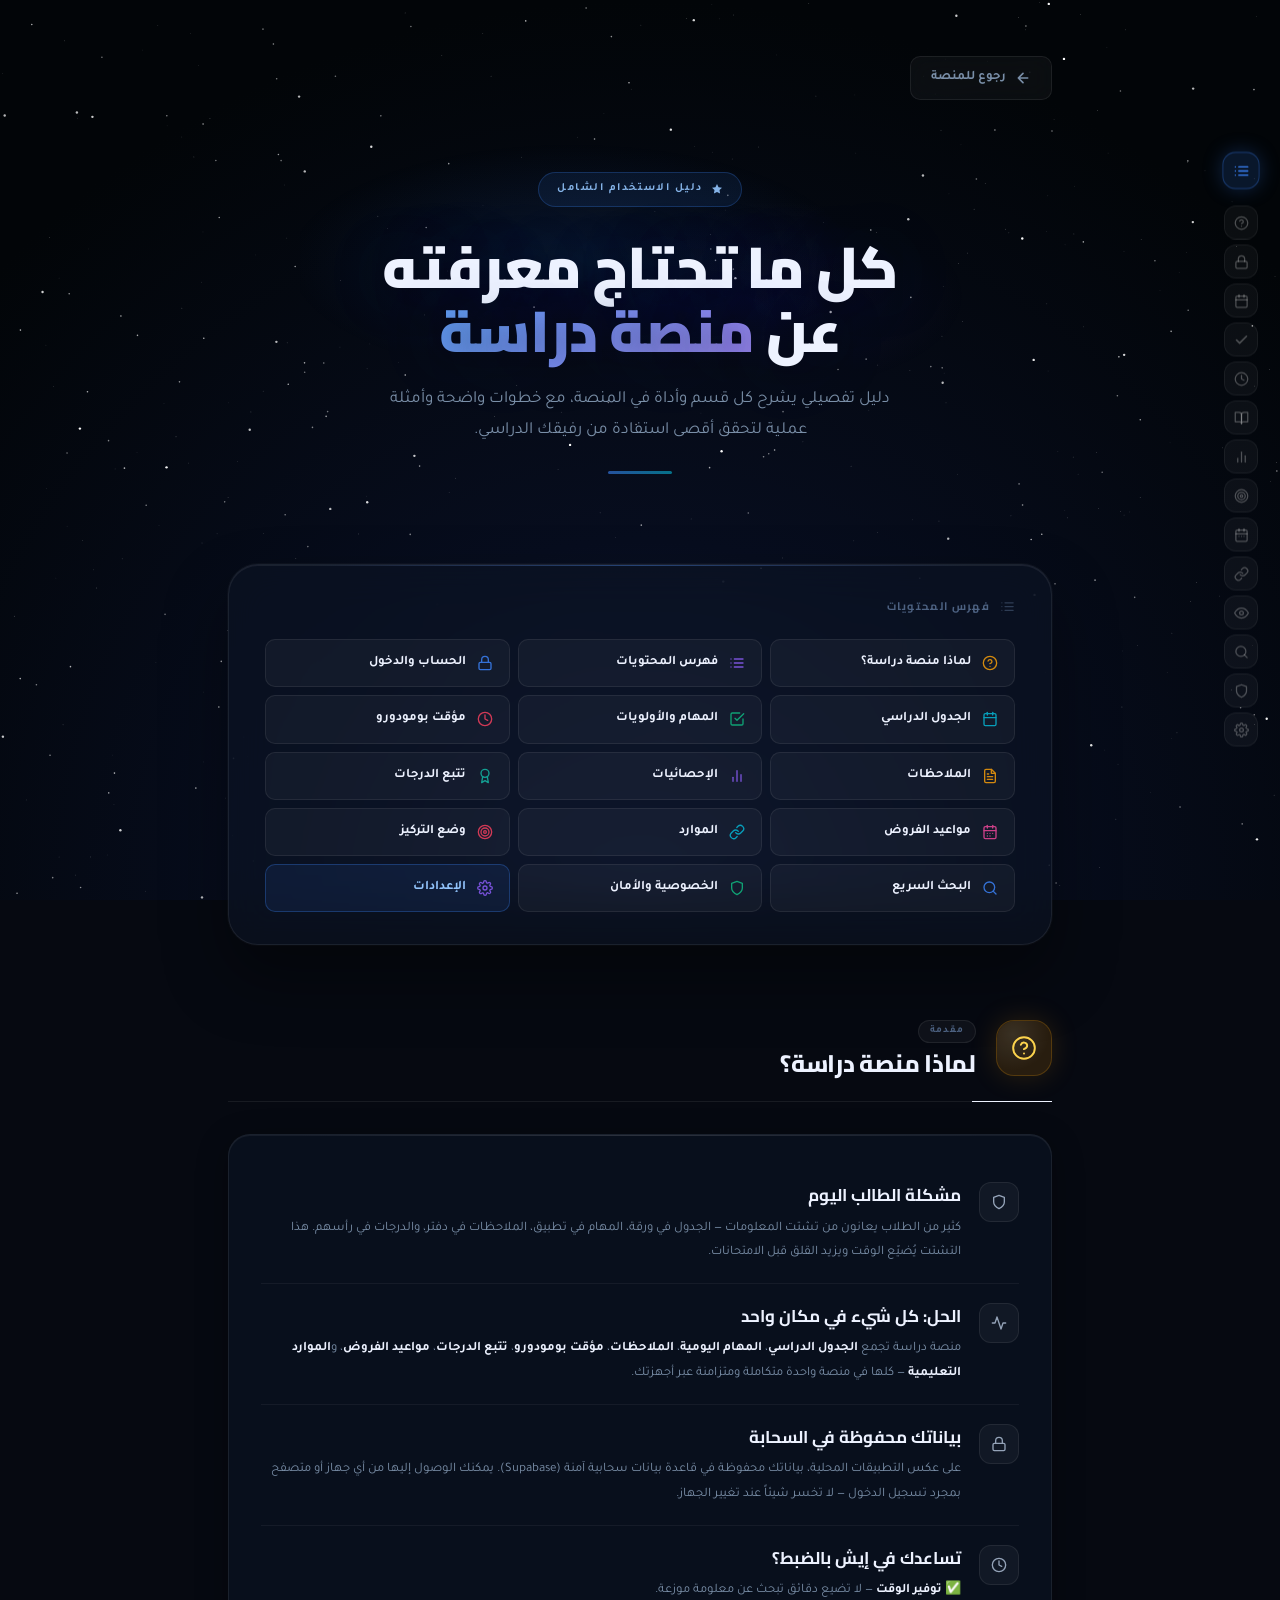
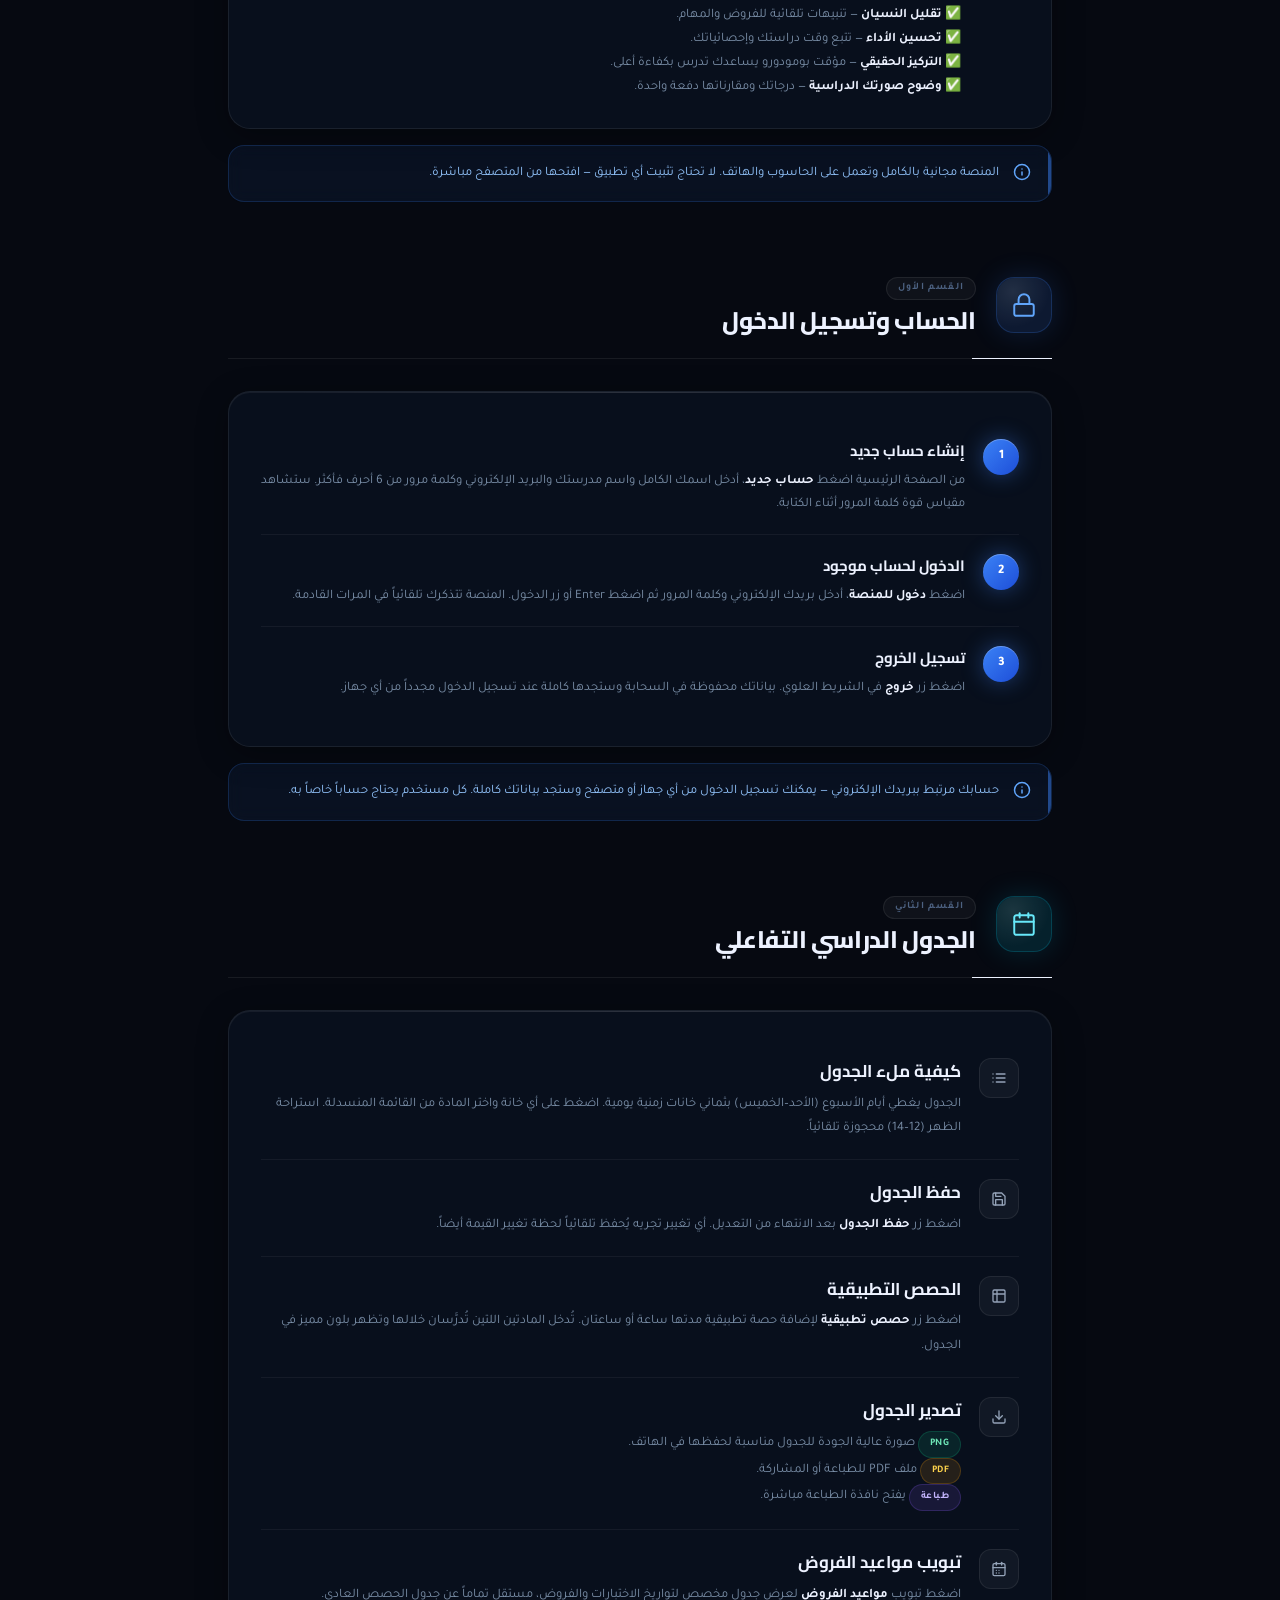
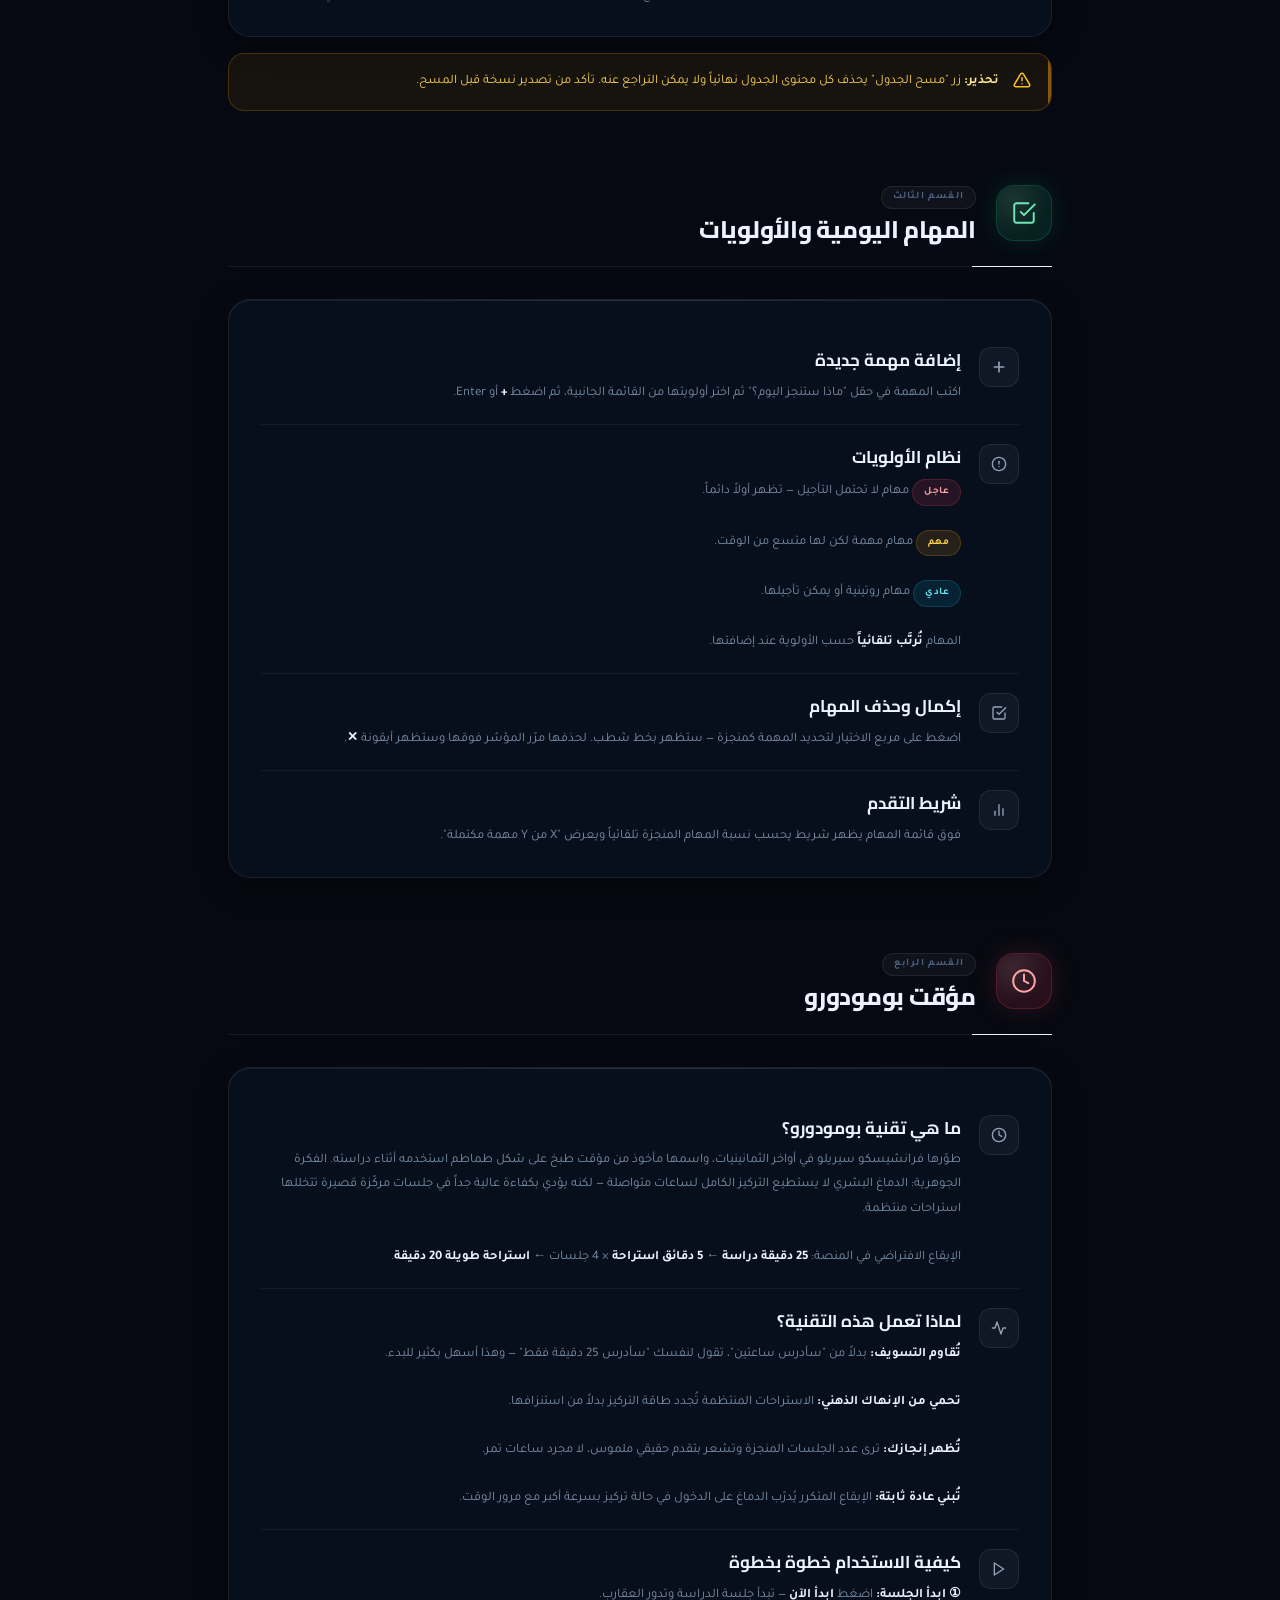
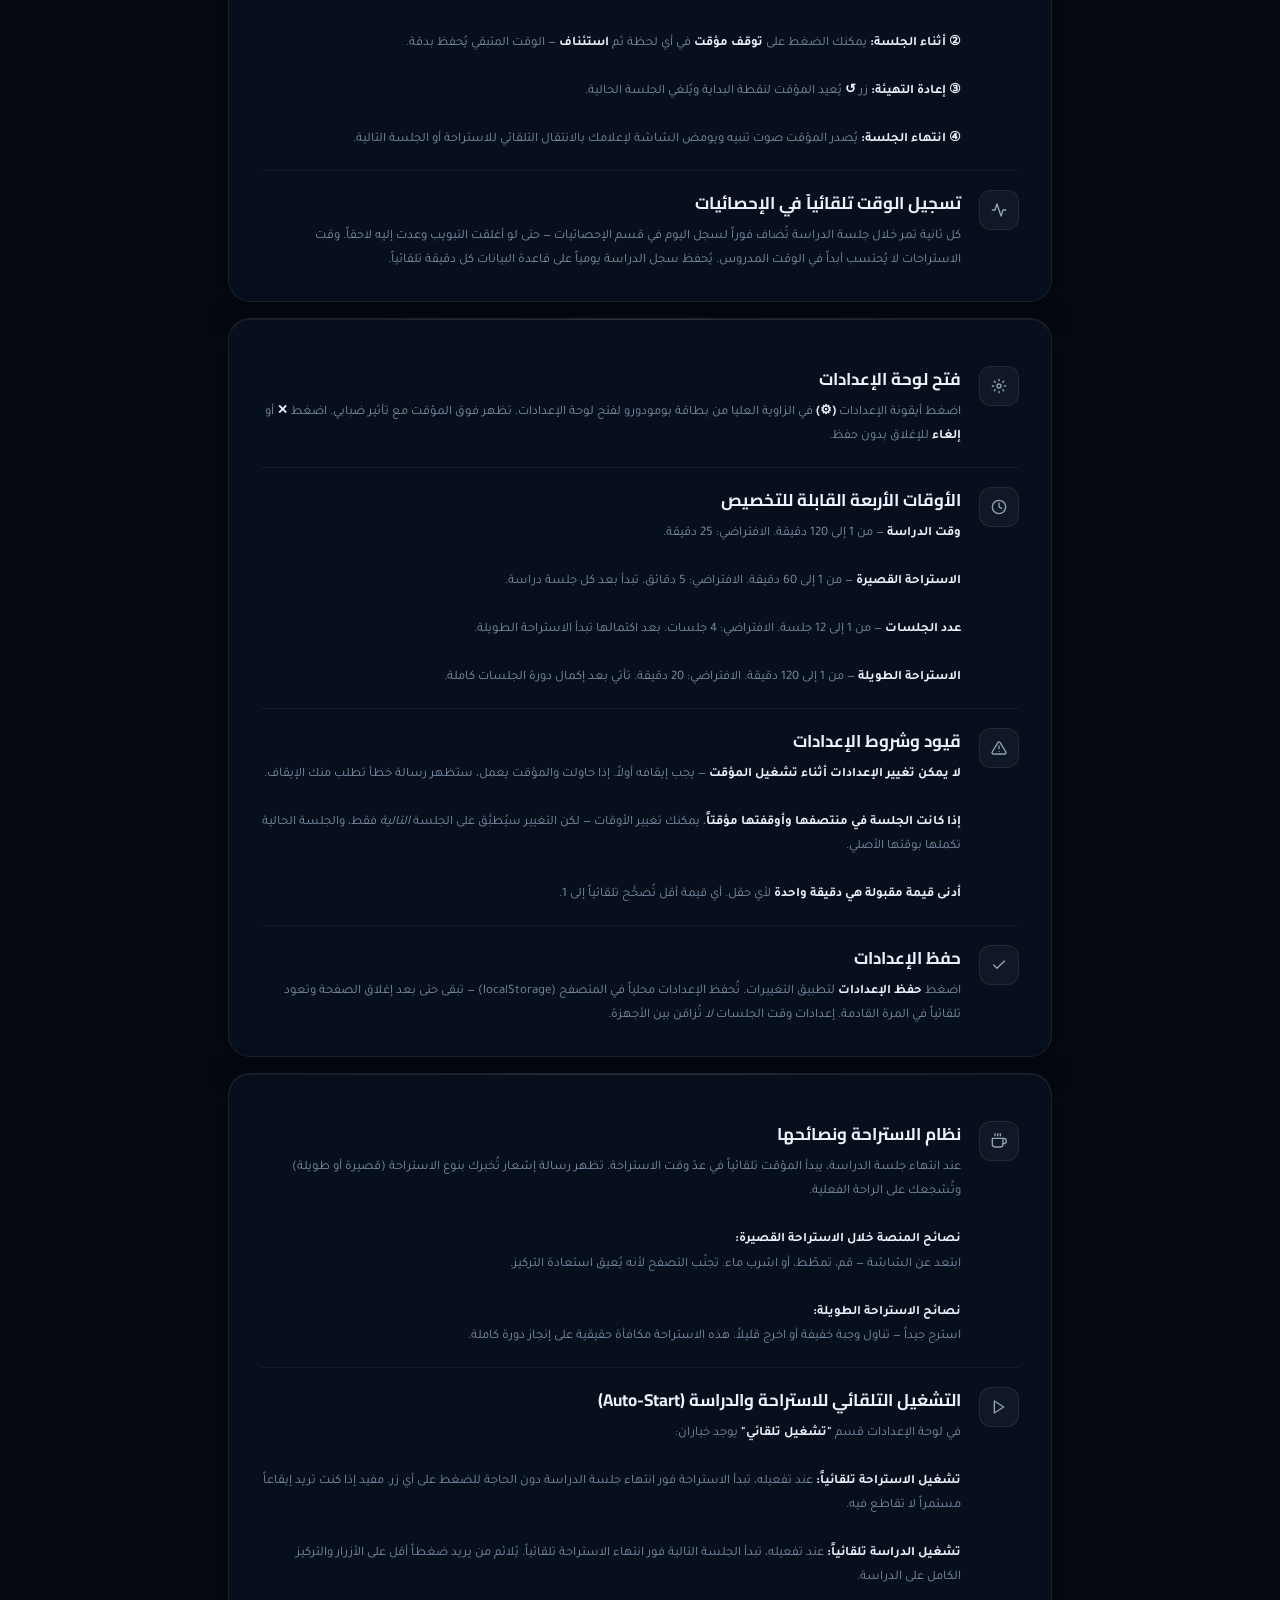
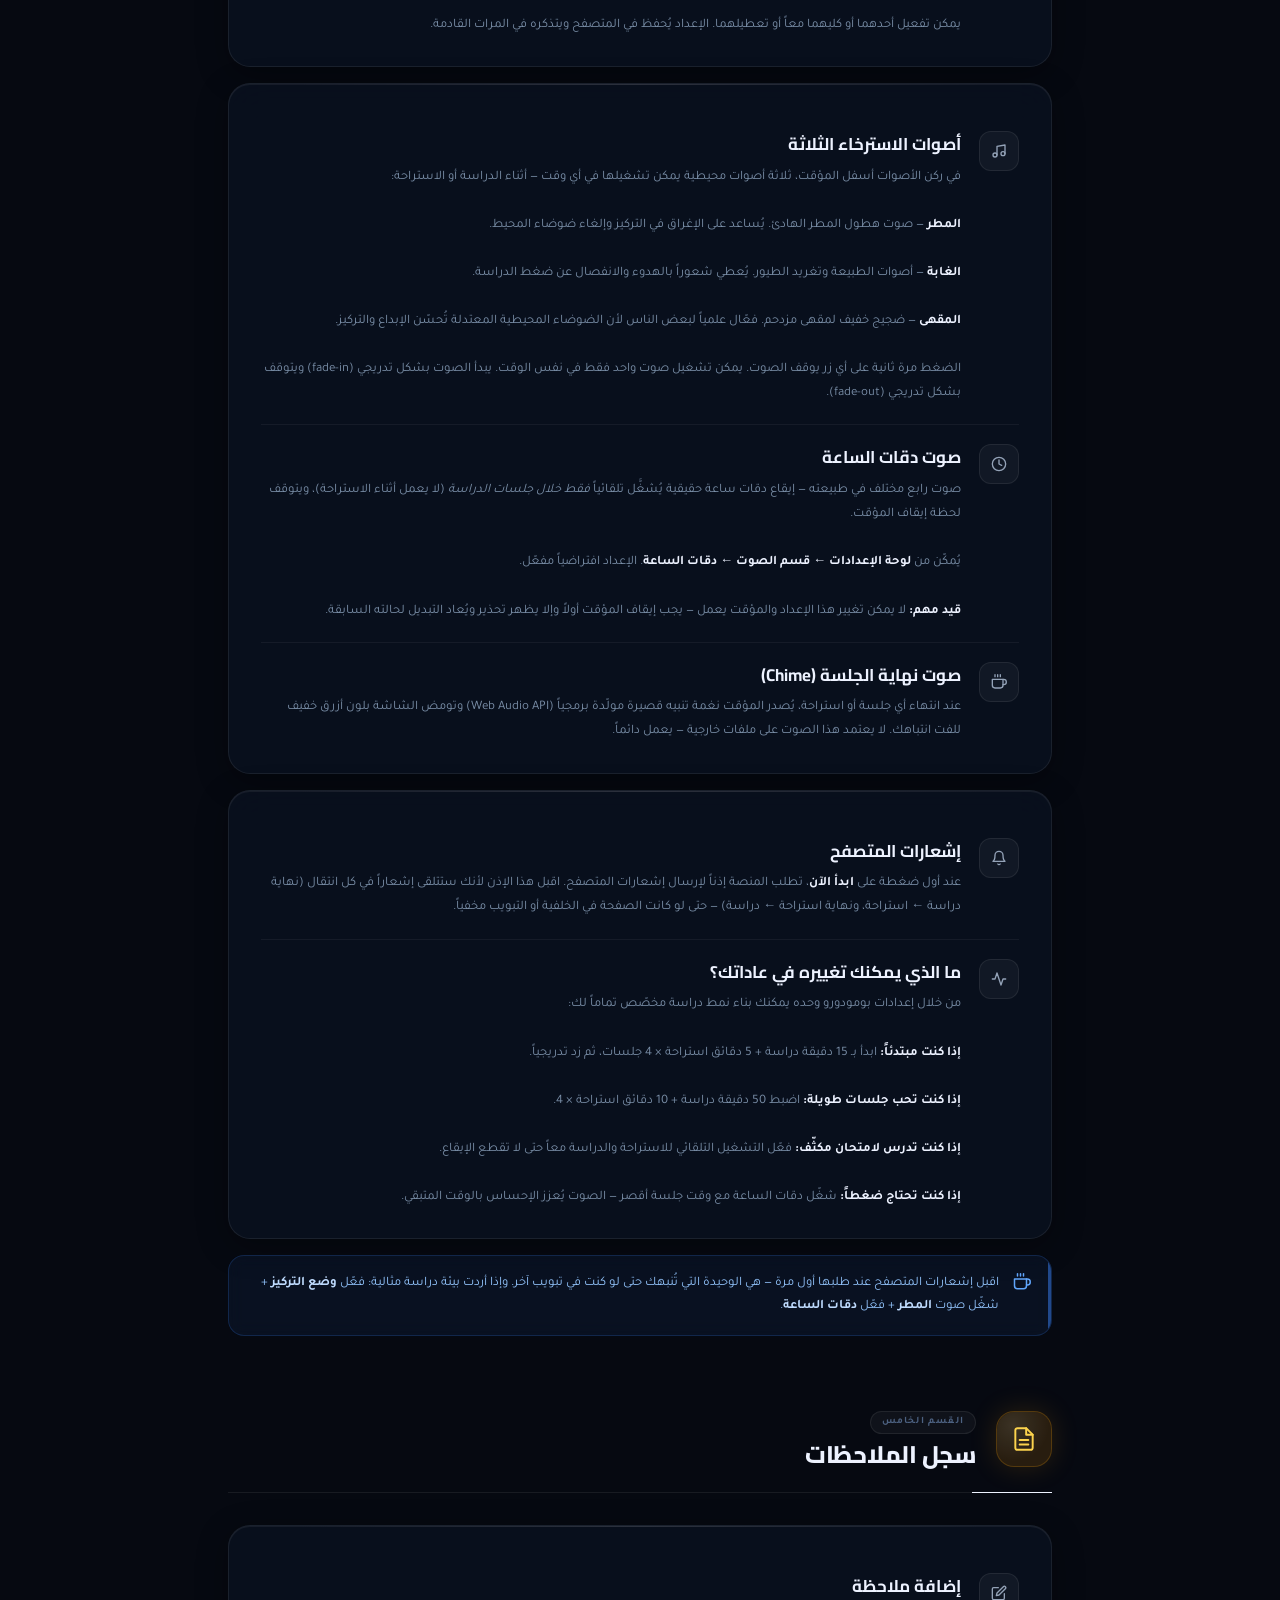
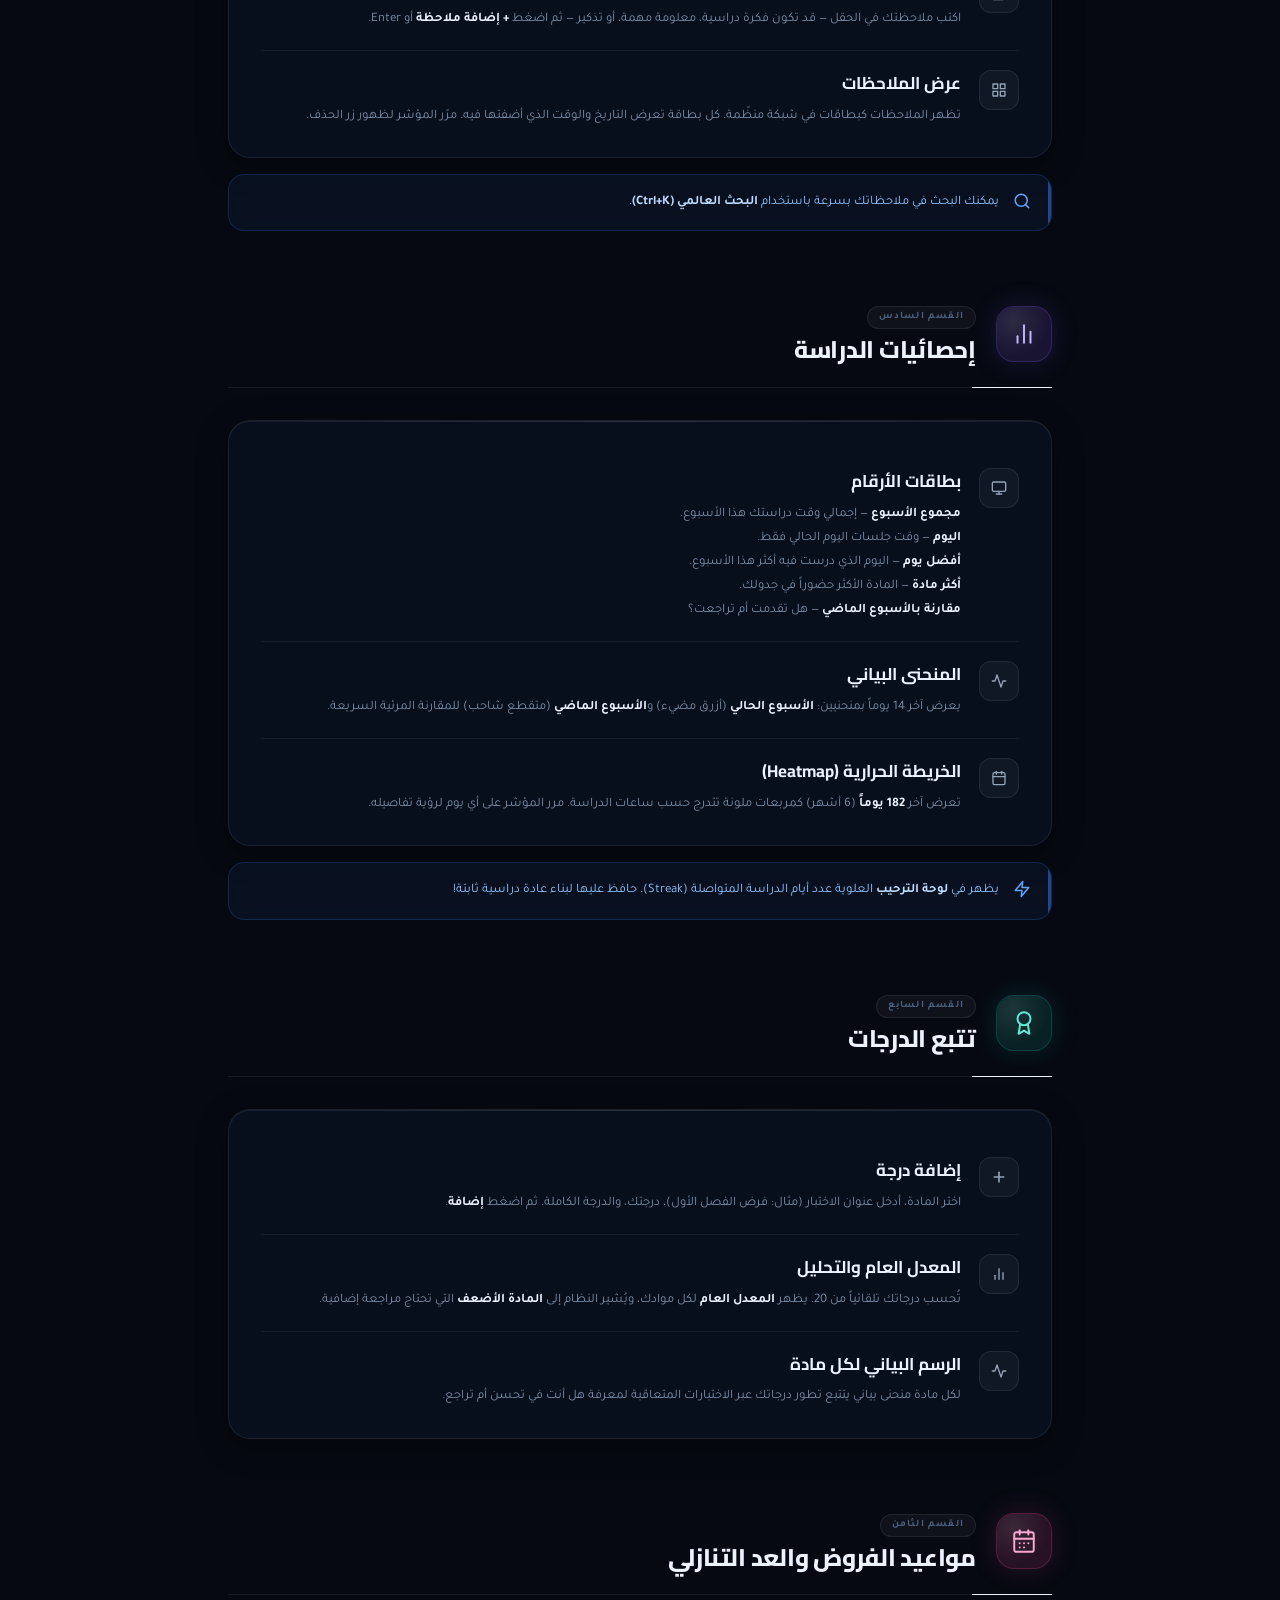
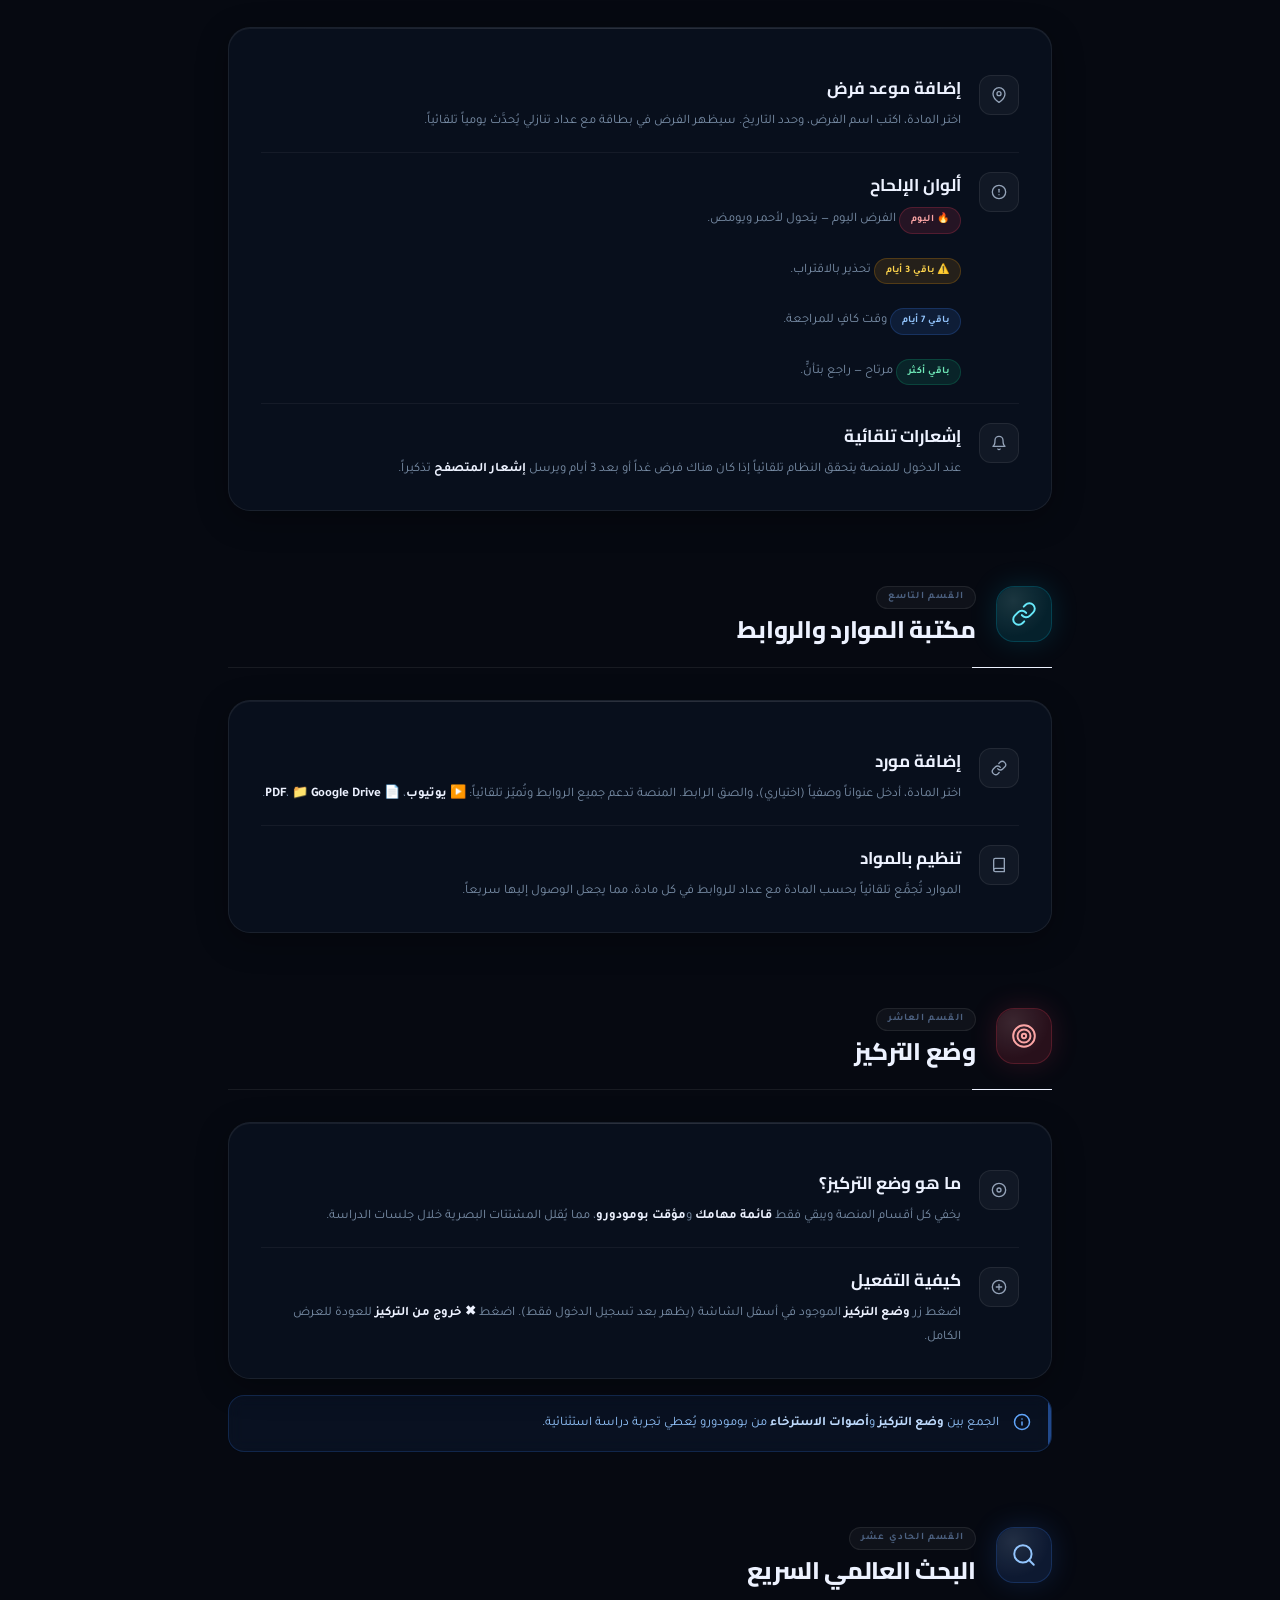
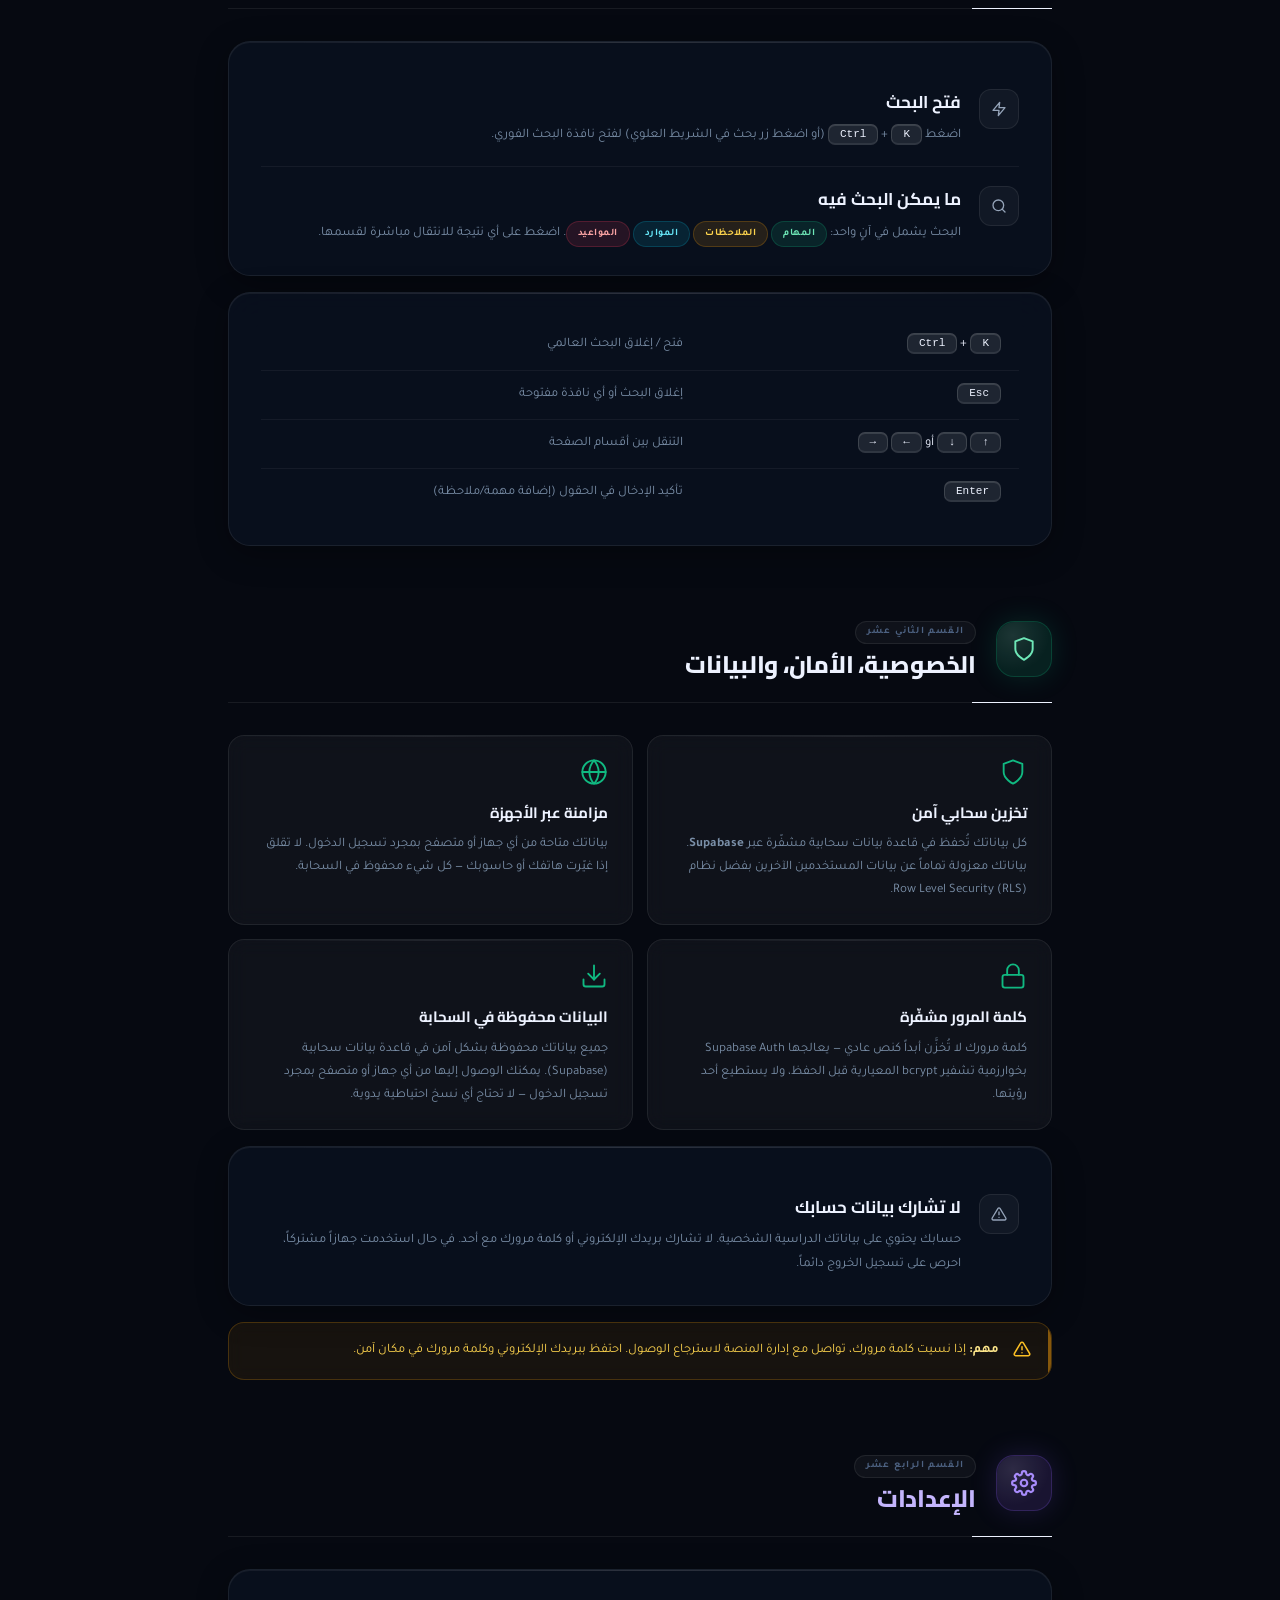
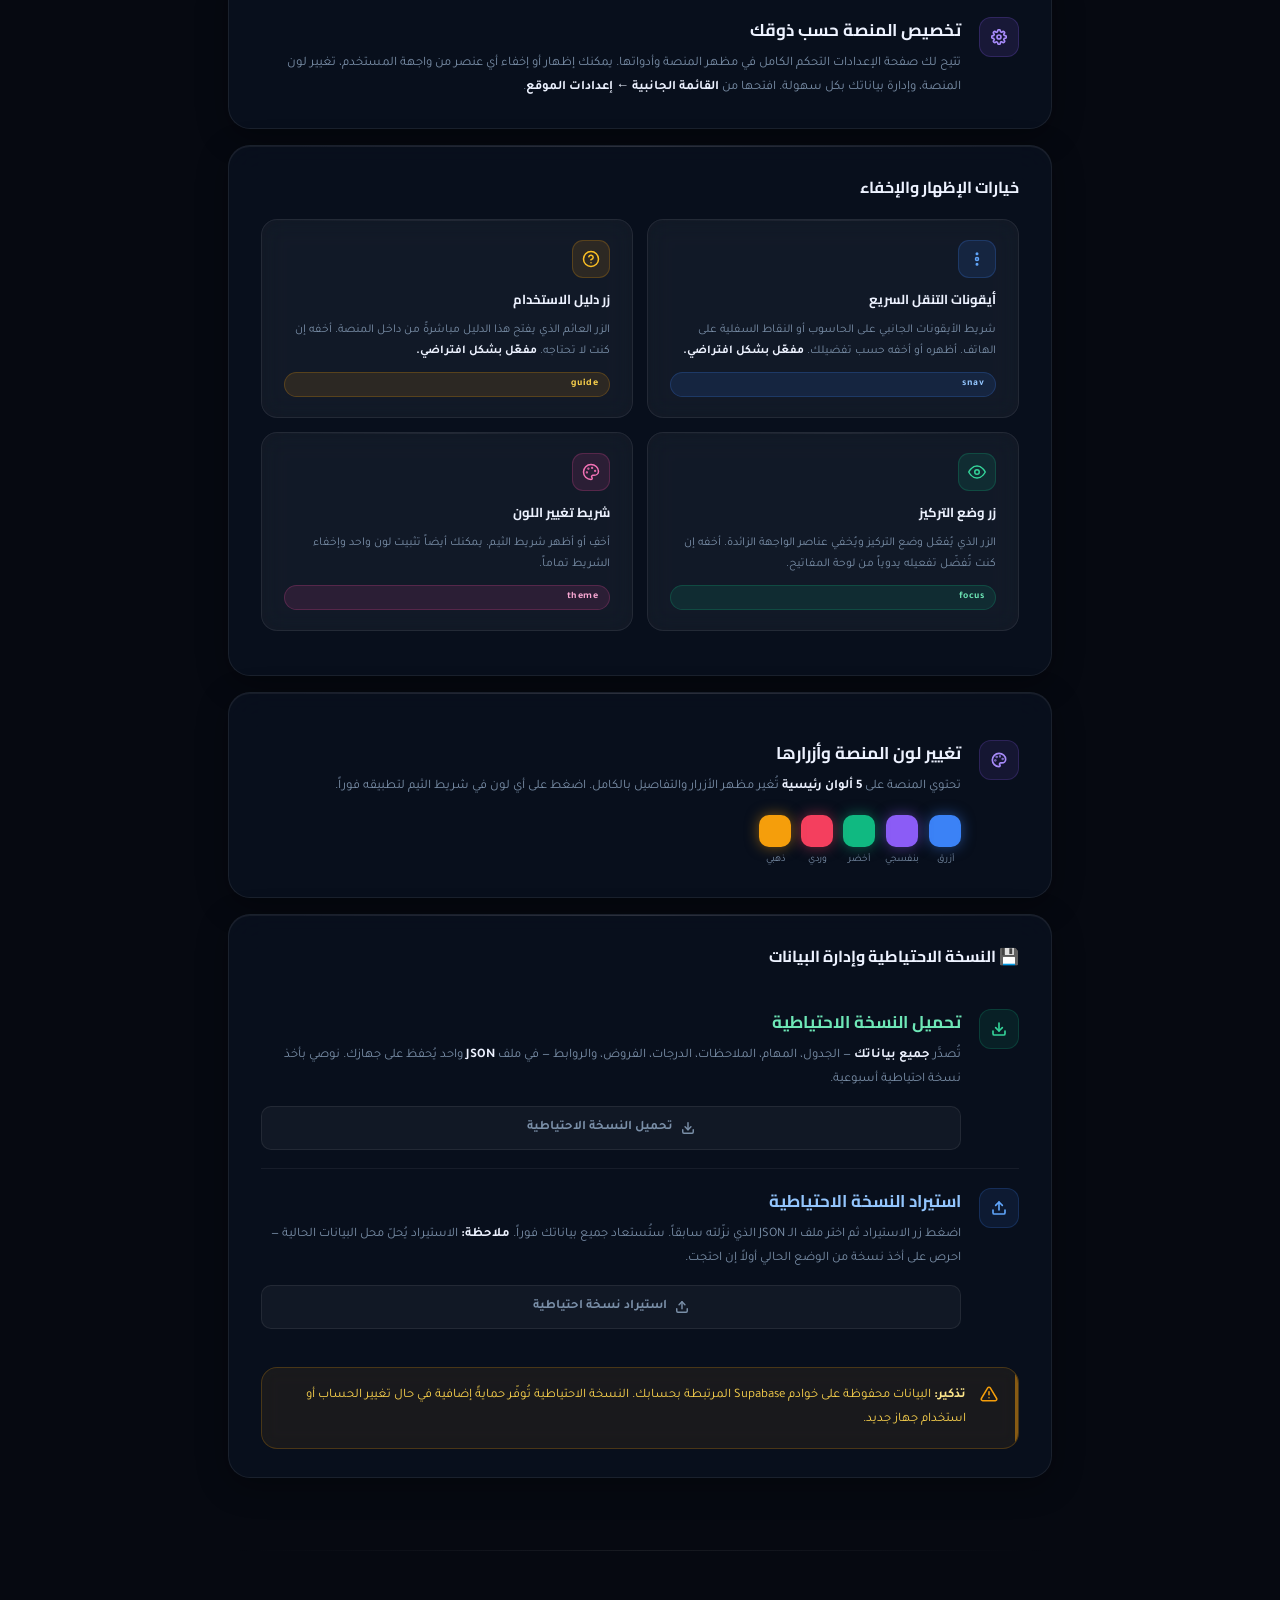
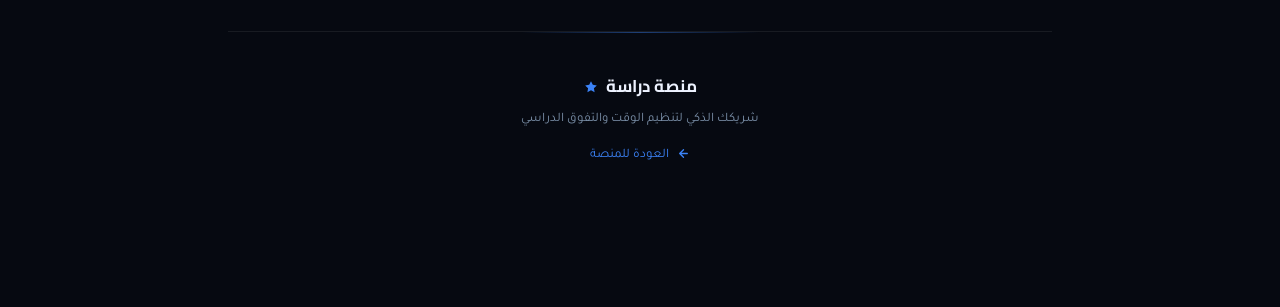
==== commit c509783f: "Add files via upload" ====
--- a/guide.html
+++ b/guide.html
@@ -3,33 +3,34 @@
   <head>
     <meta charset="UTF-8" />
     <meta name="viewport" content="width=device-width, initial-scale=1.0" />
-    <title>دليل الاستخدام — منصة دراسة</title>
+    <title>دليل الاستخدام - منصة دراسة</title>
     <link
-      href="https://fonts.googleapis.com/css2?family=Cairo:wght@300;400;600;700;900&family=Tajawal:wght@300;400;500;700;900&display=swap"
+      href="https://fonts.googleapis.com/css2?family=Cairo:wght@300;400;600;700;900&family=Tajawal:wght@300;400;500;700;900&family=Space+Grotesk:wght@400;500;700&display=swap"
       rel="stylesheet"
     />
-    <link rel="icon" href="/icon.jpeg" />
+    <link rel="icon" href="/icon.jpg" />
     <link rel="stylesheet" href="styleguide.css" />
   </head>
   <body>
-    <!-- Scroll Progress Bar -->
     <div id="scrollProgress"></div>
 
     <canvas id="starsCanvas"></canvas>
 
-    <!-- Desktop Bubble Nav -->
     <nav id="bubbleNav" aria-label="التنقل بين الأقسام"></nav>
 
-    <!-- Mobile Bubble Bar -->
     <div id="mobileBubbleBar"></div>
 
-    <!-- Mobile Carousel (built by JS on mobile) -->
+    <div
+      id="mobileDotNav"
+      role="navigation"
+      aria-label="التنقل بين الأقسام"
+    ></div>
+
     <div id="mobileCarousel">
       <div id="carouselTrack"></div>
     </div>
 
     <div class="page-wrap">
-      <!-- زر الرجوع -->
       <a href="https://minasa-dirassa.vercel.app" class="back-btn">
         <svg
           width="16"
@@ -46,7 +47,6 @@
         رجوع للمنصة
       </a>
 
-      <!-- HERO -->
       <div class="hero">
         <div class="hero-badge">
           <svg width="12" height="12" viewBox="0 0 24 24" fill="currentColor">
@@ -56,14 +56,14 @@
           </svg>
           دليل الاستخدام الشامل
         </div>
-        <h1>كل ما تحتاج معرفته<br />عن منصة دراسة</h1>
+        <h1>كل ما تحتاج معرفته<br />عن <em>منصة دراسة</em></h1>
         <p>
           دليل تفصيلي يشرح كل قسم وأداة في المنصة، مع خطوات واضحة وأمثلة عملية
           لتحقق أقصى استفادة من رفيقك الدراسي.
         </p>
+        <div class="hero-line"></div>
       </div>
 
-      <!-- فهرس المحتويات -->
       <div class="toc">
         <div class="toc-title">
           <svg
@@ -104,7 +104,14 @@
             ></span>
             لماذا منصة دراسة؟
           </a>
-          <a class="toc-item" href="#" onclick="window.scrollTo({top:0,behavior:'smooth'});return false;">
+          <a
+            class="toc-item"
+            href="#"
+            onclick="
+              window.scrollTo({ top: 0, behavior: 'smooth' });
+              return false;
+            "
+          >
             <span class="toc-icon"
               ><svg
                 width="16"
@@ -348,17 +355,30 @@
             ></span>
             الخصوصية والأمان
           </a>
+          <a class="toc-item" href="#sec-settings">
+            <span class="toc-icon"
+              ><svg
+                width="16"
+                height="16"
+                viewBox="0 0 24 24"
+                fill="none"
+                stroke="#8b5cf6"
+                stroke-width="2"
+                stroke-linecap="round"
+                stroke-linejoin="round"
+              >
+                <circle cx="12" cy="12" r="3" />
+                <path
+                  d="M19.4 15a1.65 1.65 0 0 0 .33 1.82l.06.06a2 2 0 0 1-2.83 2.83l-.06-.06a1.65 1.65 0 0 0-1.82-.33 1.65 1.65 0 0 0-1 1.51V21a2 2 0 0 1-4 0v-.09A1.65 1.65 0 0 0 9 19.4a1.65 1.65 0 0 0-1.82.33l-.06.06a2 2 0 0 1-2.83-2.83l.06-.06A1.65 1.65 0 0 0 4.68 15a1.65 1.65 0 0 0-1.51-1H3a2 2 0 0 1 0-4h.09A1.65 1.65 0 0 0 4.6 9a1.65 1.65 0 0 0-.33-1.82l-.06-.06a2 2 0 0 1 2.83-2.83l.06.06A1.65 1.65 0 0 0 9 4.68a1.65 1.65 0 0 0 1-1.51V3a2 2 0 0 1 4 0v.09a1.65 1.65 0 0 0 1 1.51 1.65 1.65 0 0 0 1.82-.33l.06-.06a2 2 0 0 1 2.83 2.83l-.06.06A1.65 1.65 0 0 0 19.4 9a1.65 1.65 0 0 0 1.51 1H21a2 2 0 0 1 0 4h-.09a1.65 1.65 0 0 0-1.51 1z"
+                /></svg
+            ></span>
+            الإعدادات
+          </a>
         </div>
       </div>
 
-      <!-- ══════════════════════════════════
-           TOC ANCHOR (for dot navigation)
-      ══════════════════════════════════ -->
-      <div id="sec-toc-guide" style="scroll-margin-top: 28px;"></div>
-
-      <!-- ══════════════════════════════════
-           0. لماذا منصة دراسة؟
-      ══════════════════════════════════ -->
+      <div id="sec-toc-guide" style="scroll-margin-top: 28px"></div>
+
       <div class="section" id="sec-why">
         <div class="section-header">
           <div class="section-icon amber">
@@ -384,133 +404,110 @@
         <div class="card">
           <div class="feature">
             <div class="feature-dot">
-              <svg width="16" height="16" viewBox="0 0 24 24" fill="none" stroke="#94a3b8" stroke-width="2" stroke-linecap="round" stroke-linejoin="round">
-                <path d="M12 22s8-4 8-10V5l-8-3-8 3v7c0 6 8 10 8 10z"/>
+              <svg
+                width="16"
+                height="16"
+                viewBox="0 0 24 24"
+                fill="none"
+                stroke="#94a3b8"
+                stroke-width="2"
+                stroke-linecap="round"
+                stroke-linejoin="round"
+              >
+                <path d="M12 22s8-4 8-10V5l-8-3-8 3v7c0 6 8 10 8 10z" />
               </svg>
             </div>
             <div class="feature-body">
               <div class="feature-title">مشكلة الطالب اليوم</div>
               <div class="feature-desc">
-                كثير من الطلاب يعانون من تشتت المعلومات — الجدول في ورقة، المهام في تطبيق، الملاحظات في دفتر، والدرجات في رأسهم. هذا التشتت يُضيّع الوقت ويزيد القلق قبل الامتحانات.
-              </div>
-            </div>
-          </div>
-          <div class="feature">
-            <div class="feature-dot">
-              <svg width="16" height="16" viewBox="0 0 24 24" fill="none" stroke="#94a3b8" stroke-width="2" stroke-linecap="round" stroke-linejoin="round">
-                <polyline points="22 12 18 12 15 21 9 3 6 12 2 12"/>
+                كثير من الطلاب يعانون من تشتت المعلومات — الجدول في ورقة، المهام
+                في تطبيق، الملاحظات في دفتر، والدرجات في رأسهم. هذا التشتت
+                يُضيّع الوقت ويزيد القلق قبل الامتحانات.
+              </div>
+            </div>
+          </div>
+          <div class="feature">
+            <div class="feature-dot">
+              <svg
+                width="16"
+                height="16"
+                viewBox="0 0 24 24"
+                fill="none"
+                stroke="#94a3b8"
+                stroke-width="2"
+                stroke-linecap="round"
+                stroke-linejoin="round"
+              >
+                <polyline points="22 12 18 12 15 21 9 3 6 12 2 12" />
               </svg>
             </div>
             <div class="feature-body">
               <div class="feature-title">الحل: كل شيء في مكان واحد</div>
               <div class="feature-desc">
-                منصة دراسة تجمع <strong>الجدول الدراسي</strong>، <strong>المهام اليومية</strong>، <strong>الملاحظات</strong>، <strong>مؤقت بومودورو</strong>، <strong>تتبع الدرجات</strong>، <strong>مواعيد الفروض</strong>، و<strong>الموارد التعليمية</strong> — كلها في منصة واحدة متكاملة ومتزامنة عبر أجهزتك.
-              </div>
-            </div>
-          </div>
-          <div class="feature">
-            <div class="feature-dot">
-              <svg width="16" height="16" viewBox="0 0 24 24" fill="none" stroke="#94a3b8" stroke-width="2" stroke-linecap="round" stroke-linejoin="round">
-                <rect x="3" y="11" width="18" height="11" rx="2"/>
-                <path d="M7 11V7a5 5 0 0 1 10 0v4"/>
+                منصة دراسة تجمع <strong>الجدول الدراسي</strong>،
+                <strong>المهام اليومية</strong>، <strong>الملاحظات</strong>،
+                <strong>مؤقت بومودورو</strong>، <strong>تتبع الدرجات</strong>،
+                <strong>مواعيد الفروض</strong>، و<strong
+                  >الموارد التعليمية</strong
+                >
+                — كلها في منصة واحدة متكاملة ومتزامنة عبر أجهزتك.
+              </div>
+            </div>
+          </div>
+          <div class="feature">
+            <div class="feature-dot">
+              <svg
+                width="16"
+                height="16"
+                viewBox="0 0 24 24"
+                fill="none"
+                stroke="#94a3b8"
+                stroke-width="2"
+                stroke-linecap="round"
+                stroke-linejoin="round"
+              >
+                <rect x="3" y="11" width="18" height="11" rx="2" />
+                <path d="M7 11V7a5 5 0 0 1 10 0v4" />
               </svg>
             </div>
             <div class="feature-body">
               <div class="feature-title">بياناتك محفوظة في السحابة</div>
               <div class="feature-desc">
-                على عكس التطبيقات المحلية، بياناتك محفوظة في قاعدة بيانات سحابية آمنة (Supabase). يمكنك الوصول إليها من أي جهاز أو متصفح بمجرد تسجيل الدخول — لا تخسر شيئاً عند تغيير الجهاز.
-              </div>
-            </div>
-          </div>
-          <div class="feature">
-            <div class="feature-dot">
-              <svg width="16" height="16" viewBox="0 0 24 24" fill="none" stroke="#94a3b8" stroke-width="2" stroke-linecap="round" stroke-linejoin="round">
-                <circle cx="12" cy="12" r="10"/>
-                <polyline points="12 6 12 12 16 14"/>
+                على عكس التطبيقات المحلية، بياناتك محفوظة في قاعدة بيانات سحابية
+                آمنة (Supabase). يمكنك الوصول إليها من أي جهاز أو متصفح بمجرد
+                تسجيل الدخول — لا تخسر شيئاً عند تغيير الجهاز.
+              </div>
+            </div>
+          </div>
+          <div class="feature">
+            <div class="feature-dot">
+              <svg
+                width="16"
+                height="16"
+                viewBox="0 0 24 24"
+                fill="none"
+                stroke="#94a3b8"
+                stroke-width="2"
+                stroke-linecap="round"
+                stroke-linejoin="round"
+              >
+                <circle cx="12" cy="12" r="10" />
+                <polyline points="12 6 12 12 16 14" />
               </svg>
             </div>
             <div class="feature-body">
               <div class="feature-title">تساعدك في إيش بالضبط؟</div>
               <div class="feature-desc">
-                ✅ <strong>توفير الوقت</strong> — لا تضيع دقائق تبحث عن معلومة موزعة.<br/>
-                ✅ <strong>تقليل النسيان</strong> — تنبيهات تلقائية للفروض والمهام.<br/>
-                ✅ <strong>تحسين الأداء</strong> — تتبع وقت دراستك وإحصائياتك.<br/>
-                ✅ <strong>التركيز الحقيقي</strong> — مؤقت بومودورو يساعدك تدرس بكفاءة أعلى.<br/>
-                ✅ <strong>وضوح صورتك الدراسية</strong> — درجاتك ومقارناتها دفعة واحدة.
-              </div>
-            </div>
-          </div>
-        </div>
-
-        <div class="tip">
-          <div class="tip-icon">
-            <svg width="18" height="18" viewBox="0 0 24 24" fill="none" stroke="#60a5fa" stroke-width="2" stroke-linecap="round" stroke-linejoin="round">
-              <circle cx="12" cy="12" r="10"/>
-              <line x1="12" y1="16" x2="12" y2="12"/>
-              <line x1="12" y1="8" x2="12.01" y2="8"/>
-            </svg>
-          </div>
-          <div class="tip-text">
-            المنصة مجانية بالكامل وتعمل على الحاسوب والهاتف. لا تحتاج تثبيت أي تطبيق — افتحها من المتصفح مباشرة.
-          </div>
-        </div>
-      </div>
-
-      <!-- ══════════════════════════════════
-           1. الحساب والدخول
-      ══════════════════════════════════ -->
-      <div class="section" id="sec-account">
-        <div class="section-header">
-          <div class="section-icon blue">
-            <svg
-              viewBox="0 0 24 24"
-              fill="none"
-              stroke="#60a5fa"
-              stroke-width="1.8"
-              stroke-linecap="round"
-              stroke-linejoin="round"
-            >
-              <rect x="3" y="11" width="18" height="11" rx="2" />
-              <path d="M7 11V7a5 5 0 0 1 10 0v4" />
-            </svg>
-          </div>
-          <div class="section-title-wrap">
-            <div class="section-num">القسم الأول</div>
-            <div class="section-title">الحساب وتسجيل الدخول</div>
-          </div>
-        </div>
-
-        <div class="card">
-          <div class="steps">
-            <div class="step">
-              <div class="step-num">1</div>
-              <div class="step-body">
-                <div class="step-title">إنشاء حساب جديد</div>
-                <div class="step-desc">
-                  من الصفحة الرئيسية اضغط <strong>حساب جديد</strong>، أدخل اسمك
-                  الكامل واسم مدرستك والبريد الإلكتروني وكلمة مرور من 6 أحرف
-                  فأكثر. ستشاهد مقياس قوة كلمة المرور أثناء الكتابة.
-                </div>
-              </div>
-            </div>
-            <div class="step">
-              <div class="step-num">2</div>
-              <div class="step-body">
-                <div class="step-title">الدخول لحساب موجود</div>
-                <div class="step-desc">
-                  اضغط <strong>دخول للمنصة</strong>، أدخل بريدك الإلكتروني وكلمة
-                  المرور ثم اضغط Enter أو زر الدخول. المنصة تتذكرك تلقائياً في
-                  المرات القادمة.
-                </div>
-              </div>
-            </div>
-            <div class="step">
-              <div class="step-num">3</div>
-              <div class="step-body">
-                <div class="step-title">تسجيل الخروج</div>
-                <div class="step-desc">
-                  اضغط زر <strong>خروج</strong> في الشريط العلوي. بياناتك محفوظة في السحابة وستجدها كاملة عند تسجيل الدخول مجدداً من أي جهاز.
-                </div>
+                ✅ <strong>توفير الوقت</strong> — لا تضيع دقائق تبحث عن معلومة
+                موزعة.<br />
+                ✅ <strong>تقليل النسيان</strong> — تنبيهات تلقائية للفروض
+                والمهام.<br />
+                ✅ <strong>تحسين الأداء</strong> — تتبع وقت دراستك
+                وإحصائياتك.<br />
+                ✅ <strong>التركيز الحقيقي</strong> — مؤقت بومودورو يساعدك تدرس
+                بكفاءة أعلى.<br />
+                ✅ <strong>وضوح صورتك الدراسية</strong> — درجاتك ومقارناتها دفعة
+                واحدة.
               </div>
             </div>
           </div>
@@ -534,14 +531,94 @@
             </svg>
           </div>
           <div class="tip-text">
-            حسابك مرتبط ببريدك الإلكتروني — يمكنك تسجيل الدخول من أي جهاز أو متصفح وستجد بياناتك كاملة. كل مستخدم يحتاج حساباً خاصاً به.
+            المنصة مجانية بالكامل وتعمل على الحاسوب والهاتف. لا تحتاج تثبيت أي
+            تطبيق — افتحها من المتصفح مباشرة.
           </div>
         </div>
       </div>
 
-      <!-- ══════════════════════════════════
-           2. الجدول الدراسي
-      ══════════════════════════════════ -->
+      <div class="section" id="sec-account">
+        <div class="section-header">
+          <div class="section-icon blue">
+            <svg
+              viewBox="0 0 24 24"
+              fill="none"
+              stroke="#60a5fa"
+              stroke-width="1.8"
+              stroke-linecap="round"
+              stroke-linejoin="round"
+            >
+              <rect x="3" y="11" width="18" height="11" rx="2" />
+              <path d="M7 11V7a5 5 0 0 1 10 0v4" />
+            </svg>
+          </div>
+          <div class="section-title-wrap">
+            <div class="section-num">القسم الأول</div>
+            <div class="section-title">الحساب وتسجيل الدخول</div>
+          </div>
+        </div>
+
+        <div class="card">
+          <div class="steps">
+            <div class="step">
+              <div class="step-num">1</div>
+              <div class="step-body">
+                <div class="step-title">إنشاء حساب جديد</div>
+                <div class="step-desc">
+                  من الصفحة الرئيسية اضغط <strong>حساب جديد</strong>، أدخل اسمك
+                  الكامل واسم مدرستك والبريد الإلكتروني وكلمة مرور من 6 أحرف
+                  فأكثر. ستشاهد مقياس قوة كلمة المرور أثناء الكتابة.
+                </div>
+              </div>
+            </div>
+            <div class="step">
+              <div class="step-num">2</div>
+              <div class="step-body">
+                <div class="step-title">الدخول لحساب موجود</div>
+                <div class="step-desc">
+                  اضغط <strong>دخول للمنصة</strong>، أدخل بريدك الإلكتروني وكلمة
+                  المرور ثم اضغط Enter أو زر الدخول. المنصة تتذكرك تلقائياً في
+                  المرات القادمة.
+                </div>
+              </div>
+            </div>
+            <div class="step">
+              <div class="step-num">3</div>
+              <div class="step-body">
+                <div class="step-title">تسجيل الخروج</div>
+                <div class="step-desc">
+                  اضغط زر <strong>خروج</strong> في الشريط العلوي. بياناتك محفوظة
+                  في السحابة وستجدها كاملة عند تسجيل الدخول مجدداً من أي جهاز.
+                </div>
+              </div>
+            </div>
+          </div>
+        </div>
+
+        <div class="tip">
+          <div class="tip-icon">
+            <svg
+              width="18"
+              height="18"
+              viewBox="0 0 24 24"
+              fill="none"
+              stroke="#60a5fa"
+              stroke-width="2"
+              stroke-linecap="round"
+              stroke-linejoin="round"
+            >
+              <circle cx="12" cy="12" r="10" />
+              <line x1="12" y1="16" x2="12" y2="12" />
+              <line x1="12" y1="8" x2="12.01" y2="8" />
+            </svg>
+          </div>
+          <div class="tip-text">
+            حسابك مرتبط ببريدك الإلكتروني — يمكنك تسجيل الدخول من أي جهاز أو
+            متصفح وستجد بياناتك كاملة. كل مستخدم يحتاج حساباً خاصاً به.
+          </div>
+        </div>
+      </div>
+
       <div class="section" id="sec-schedule">
         <div class="section-header">
           <div class="section-icon cyan">
@@ -732,9 +809,6 @@
         </div>
       </div>
 
-      <!-- ══════════════════════════════════
-           3. المهام والأولويات
-      ══════════════════════════════════ -->
       <div class="section" id="sec-tasks">
         <div class="section-header">
           <div class="section-icon green">
@@ -867,9 +941,6 @@
         </div>
       </div>
 
-      <!-- ══════════════════════════════════
-           4. مؤقت بومودورو
-      ══════════════════════════════════ -->
       <div class="section" id="sec-pomo">
         <div class="section-header">
           <div class="section-icon red">
@@ -911,11 +982,43 @@
             <div class="feature-body">
               <div class="feature-title">ما هي تقنية بومودورو؟</div>
               <div class="feature-desc">
-                تقنية إدارة وقت تعتمد على التناوب بين فترات دراسة مركّزة وفترات
-                راحة قصيرة. الإعداد الافتراضي هو
-                <strong>25 دقيقة دراسة</strong> ثم
-                <strong>5 دقائق استراحة</strong>، تتكرر 4 مرات ثم استراحة طويلة
-                20 دقيقة.
+                طوّرها فرانشيسكو سيريلو في أواخر الثمانينيات، واسمها مأخوذ من
+                مؤقت طبخ على شكل طماطم استخدمه أثناء دراسته. الفكرة الجوهرية:
+                الدماغ البشري لا يستطيع التركيز الكامل لساعات متواصلة — لكنه
+                يؤدي بكفاءة عالية جداً في جلسات مركّزة قصيرة تتخللها استراحات
+                منتظمة.<br /><br />
+                الإيقاع الافتراضي في المنصة: <strong>25 دقيقة دراسة</strong> ←
+                <strong>5 دقائق استراحة</strong> × 4 جلسات ←
+                <strong>استراحة طويلة 20 دقيقة</strong>.
+              </div>
+            </div>
+          </div>
+          <div class="feature">
+            <div class="feature-dot">
+              <svg
+                width="16"
+                height="16"
+                viewBox="0 0 24 24"
+                fill="none"
+                stroke="#94a3b8"
+                stroke-width="2"
+                stroke-linecap="round"
+                stroke-linejoin="round"
+              >
+                <polyline points="22 12 18 12 15 21 9 3 6 12 2 12" />
+              </svg>
+            </div>
+            <div class="feature-body">
+              <div class="feature-title">لماذا تعمل هذه التقنية؟</div>
+              <div class="feature-desc">
+                <strong>تُقاوم التسويف:</strong> بدلاً من "سأدرس ساعتين"، تقول
+                لنفسك "سأدرس 25 دقيقة فقط" — وهذا أسهل بكثير للبدء.<br /><br />
+                <strong>تحمي من الإنهاك الذهني:</strong> الاستراحات المنتظمة
+                تُجدد طاقة التركيز بدلاً من استنزافها.<br /><br />
+                <strong>تُظهر إنجازك:</strong> ترى عدد الجلسات المنجزة وتشعر
+                بتقدم حقيقي ملموس، لا مجرد ساعات تمر.<br /><br />
+                <strong>تُبني عادة ثابتة:</strong> الإيقاع المتكرر يُدرّب الدماغ
+                على الدخول في حالة تركيز بسرعة أكبر مع مرور الوقت.
               </div>
             </div>
           </div>
@@ -935,14 +1038,50 @@
               </svg>
             </div>
             <div class="feature-body">
-              <div class="feature-title">كيفية الاستخدام</div>
-              <div class="feature-desc">
-                اضغط <strong>ابدأ الآن</strong> لبدء الجلسة. يمكنك
-                <strong>إيقاف مؤقت</strong> ثم <strong>استئناف</strong> في أي
-                وقت. زر <strong>↺</strong> يعيد المؤقت للبداية.
-              </div>
-            </div>
-          </div>
+              <div class="feature-title">كيفية الاستخدام خطوة بخطوة</div>
+              <div class="feature-desc">
+                <strong>① ابدأ الجلسة:</strong> اضغط
+                <strong>ابدأ الآن</strong> — تبدأ جلسة الدراسة وتدور العقارب.<br /><br />
+                <strong>② أثناء الجلسة:</strong> يمكنك الضغط على
+                <strong>توقف مؤقت</strong> في أي لحظة ثم
+                <strong>استئناف</strong> — الوقت المتبقي يُحفظ بدقة.<br /><br />
+                <strong>③ إعادة التهيئة:</strong> زر <strong>↺</strong> يُعيد
+                المؤقت لنقطة البداية ويُلغي الجلسة الحالية.<br /><br />
+                <strong>④ انتهاء الجلسة:</strong> يُصدر المؤقت صوت تنبيه ويومض
+                الشاشة لإعلامك بالانتقال التلقائي للاستراحة أو الجلسة التالية.
+              </div>
+            </div>
+          </div>
+          <div class="feature">
+            <div class="feature-dot">
+              <svg
+                width="16"
+                height="16"
+                viewBox="0 0 24 24"
+                fill="none"
+                stroke="#94a3b8"
+                stroke-width="2"
+                stroke-linecap="round"
+                stroke-linejoin="round"
+              >
+                <polyline points="22 12 18 12 15 21 9 3 6 12 2 12" />
+              </svg>
+            </div>
+            <div class="feature-body">
+              <div class="feature-title">
+                تسجيل الوقت تلقائياً في الإحصائيات
+              </div>
+              <div class="feature-desc">
+                كل ثانية تمر خلال جلسة الدراسة تُضاف فوراً لسجل اليوم في قسم
+                الإحصائيات — حتى لو أغلقت التبويب وعدت إليه لاحقاً. وقت
+                الاستراحات لا يُحتسب أبداً في الوقت المدروس. يُحفظ سجل الدراسة
+                يومياً على قاعدة البيانات كل دقيقة تلقائياً.
+              </div>
+            </div>
+          </div>
+        </div>
+
+        <div class="card">
           <div class="feature">
             <div class="feature-dot">
               <svg
@@ -962,37 +1101,176 @@
               </svg>
             </div>
             <div class="feature-body">
-              <div class="feature-title">تخصيص المؤقت</div>
-              <div class="feature-desc">
-                اضغط أيقونة الإعدادات في الزاوية لتغيير: وقت الدراسة، الاستراحة
-                القصيرة، الاستراحة الطويلة، وعدد الجلسات. اضغط
-                <strong>حفظ</strong> لتطبيق التغييرات.
-              </div>
-            </div>
-          </div>
-          <div class="feature">
-            <div class="feature-dot">
-              <svg
-                width="16"
-                height="16"
-                viewBox="0 0 24 24"
-                fill="none"
-                stroke="#94a3b8"
-                stroke-width="2"
-                stroke-linecap="round"
-                stroke-linejoin="round"
-              >
-                <polyline points="22 12 18 12 15 21 9 3 6 12 2 12" />
-              </svg>
-            </div>
-            <div class="feature-body">
-              <div class="feature-title">تسجيل الوقت تلقائياً</div>
-              <div class="feature-desc">
-                كل ثانية تمر أثناء جلسة الدراسة تُضاف تلقائياً لسجل اليوم في
-                الإحصائيات. الاستراحات لا تُحتسب.
-              </div>
-            </div>
-          </div>
+              <div class="feature-title">فتح لوحة الإعدادات</div>
+              <div class="feature-desc">
+                اضغط أيقونة الإعدادات <strong>(⚙)</strong> في الزاوية العليا من
+                بطاقة بومودورو لفتح لوحة الإعدادات. تظهر فوق المؤقت مع تأثير
+                ضبابي. اضغط <strong>✕</strong> أو <strong>إلغاء</strong> للإغلاق
+                بدون حفظ.
+              </div>
+            </div>
+          </div>
+          <div class="feature">
+            <div class="feature-dot">
+              <svg
+                width="16"
+                height="16"
+                viewBox="0 0 24 24"
+                fill="none"
+                stroke="#94a3b8"
+                stroke-width="2"
+                stroke-linecap="round"
+                stroke-linejoin="round"
+              >
+                <circle cx="12" cy="12" r="10" />
+                <polyline points="12 6 12 12 16 14" />
+              </svg>
+            </div>
+            <div class="feature-body">
+              <div class="feature-title">الأوقات الأربعة القابلة للتخصيص</div>
+              <div class="feature-desc">
+                <strong>وقت الدراسة</strong> — من 1 إلى 120 دقيقة. الافتراضي: 25
+                دقيقة.<br /><br />
+                <strong>الاستراحة القصيرة</strong> — من 1 إلى 60 دقيقة.
+                الافتراضي: 5 دقائق. تبدأ بعد كل جلسة دراسة.<br /><br />
+                <strong>عدد الجلسات</strong> — من 1 إلى 12 جلسة. الافتراضي: 4
+                جلسات. بعد اكتمالها تبدأ الاستراحة الطويلة.<br /><br />
+                <strong>الاستراحة الطويلة</strong> — من 1 إلى 120 دقيقة.
+                الافتراضي: 20 دقيقة. تأتي بعد إكمال دورة الجلسات كاملة.
+              </div>
+            </div>
+          </div>
+          <div class="feature">
+            <div class="feature-dot">
+              <svg
+                width="16"
+                height="16"
+                viewBox="0 0 24 24"
+                fill="none"
+                stroke="#94a3b8"
+                stroke-width="2"
+                stroke-linecap="round"
+                stroke-linejoin="round"
+              >
+                <path
+                  d="M10.29 3.86L1.82 18a2 2 0 001.71 3h16.94a2 2 0 001.71-3L13.71 3.86a2 2 0 00-3.42 0z"
+                />
+                <line x1="12" y1="9" x2="12" y2="13" />
+                <line x1="12" y1="17" x2="12.01" y2="17" />
+              </svg>
+            </div>
+            <div class="feature-body">
+              <div class="feature-title">قيود وشروط الإعدادات</div>
+              <div class="feature-desc">
+                <strong>لا يمكن تغيير الإعدادات أثناء تشغيل المؤقت</strong> —
+                يجب إيقافه أولاً. إذا حاولت والمؤقت يعمل، ستظهر رسالة خطأ تطلب
+                منك الإيقاف.<br /><br />
+                <strong>إذا كانت الجلسة في منتصفها وأوقفتها مؤقتاً</strong>،
+                يمكنك تغيير الأوقات — لكن التغيير سيُطبَّق على الجلسة
+                <em>التالية</em> فقط، والجلسة الحالية تكملها بوقتها الأصلي.<br /><br />
+                <strong>أدنى قيمة مقبولة هي دقيقة واحدة</strong> لأي حقل. أي
+                قيمة أقل تُصحَّح تلقائياً إلى 1.
+              </div>
+            </div>
+          </div>
+          <div class="feature">
+            <div class="feature-dot">
+              <svg
+                width="16"
+                height="16"
+                viewBox="0 0 24 24"
+                fill="none"
+                stroke="#94a3b8"
+                stroke-width="2"
+                stroke-linecap="round"
+                stroke-linejoin="round"
+              >
+                <polyline points="20 6 9 17 4 12" />
+              </svg>
+            </div>
+            <div class="feature-body">
+              <div class="feature-title">حفظ الإعدادات</div>
+              <div class="feature-desc">
+                اضغط <strong>حفظ الإعدادات</strong> لتطبيق التغييرات. تُحفظ
+                الإعدادات محلياً في المتصفح (localStorage) — تبقى حتى بعد إغلاق
+                الصفحة وتعود تلقائياً في المرة القادمة. إعدادات وقت الجلسات
+                <em>لا</em> تُزامَن بين الأجهزة.
+              </div>
+            </div>
+          </div>
+        </div>
+
+        <div class="card">
+          <div class="feature">
+            <div class="feature-dot">
+              <svg
+                width="16"
+                height="16"
+                viewBox="0 0 24 24"
+                fill="none"
+                stroke="#94a3b8"
+                stroke-width="2"
+                stroke-linecap="round"
+                stroke-linejoin="round"
+              >
+                <path d="M18 8h1a4 4 0 010 8h-1" />
+                <path d="M2 8h16v9a4 4 0 01-4 4H6a4 4 0 01-4-4V8z" />
+                <line x1="6" y1="1" x2="6" y2="4" />
+                <line x1="10" y1="1" x2="10" y2="4" />
+                <line x1="14" y1="1" x2="14" y2="4" />
+              </svg>
+            </div>
+            <div class="feature-body">
+              <div class="feature-title">نظام الاستراحة ونصائحها</div>
+              <div class="feature-desc">
+                عند انتهاء جلسة الدراسة، يبدأ المؤقت تلقائياً في عدّ وقت
+                الاستراحة. تظهر رسالة إشعار تُخبرك بنوع الاستراحة (قصيرة أو
+                طويلة) وتُشجعك على الراحة الفعلية.<br /><br />
+                <strong>نصائح المنصة خلال الاستراحة القصيرة:</strong><br />
+                ابتعد عن الشاشة — قم، تمطّط، أو اشرب ماء. تجنّب التصفح لأنه
+                يُعيق استعادة التركيز.<br /><br />
+                <strong>نصائح الاستراحة الطويلة:</strong><br />
+                استرح جيداً — تناول وجبة خفيفة أو اخرج قليلاً. هذه الاستراحة
+                مكافأة حقيقية على إنجاز دورة كاملة.
+              </div>
+            </div>
+          </div>
+          <div class="feature">
+            <div class="feature-dot">
+              <svg
+                width="16"
+                height="16"
+                viewBox="0 0 24 24"
+                fill="none"
+                stroke="#94a3b8"
+                stroke-width="2"
+                stroke-linecap="round"
+                stroke-linejoin="round"
+              >
+                <polygon points="5 3 19 12 5 21 5 3" />
+              </svg>
+            </div>
+            <div class="feature-body">
+              <div class="feature-title">
+                التشغيل التلقائي للاستراحة والدراسة (Auto-Start)
+              </div>
+              <div class="feature-desc">
+                في لوحة الإعدادات قسم <strong>"تشغيل تلقائي"</strong> يوجد
+                خياران:<br /><br />
+                <strong>تشغيل الاستراحة تلقائياً:</strong> عند تفعيله، تبدأ
+                الاستراحة فور انتهاء جلسة الدراسة دون الحاجة للضغط على أي زر.
+                مفيد إذا كنت تريد إيقاعاً مستمراً لا تقاطع فيه.<br /><br />
+                <strong>تشغيل الدراسة تلقائياً:</strong> عند تفعيله، تبدأ الجلسة
+                التالية فور انتهاء الاستراحة تلقائياً. يُلائم من يريد ضغطاً أقل
+                على الأزرار والتركيز الكامل على الدراسة.<br /><br />
+                يمكن تفعيل أحدهما أو كليهما معاً أو تعطيلهما. الإعداد يُحفظ في
+                المتصفح ويتذكره في المرات القادمة.
+              </div>
+            </div>
+          </div>
+        </div>
+
+        <div class="card">
           <div class="feature">
             <div class="feature-dot">
               <svg
@@ -1011,11 +1289,139 @@
               </svg>
             </div>
             <div class="feature-body">
-              <div class="feature-title">أصوات الاسترخاء</div>
-              <div class="feature-desc">
-                في "ركن الاسترخاء" يمكنك تشغيل أصوات محيطية:
-                <strong>🌧️ مطر</strong> أو <strong>🌲 غابة</strong> أو
-                <strong>☕ مقهى</strong> للمساعدة على التركيز.
+              <div class="feature-title">أصوات الاسترخاء الثلاثة</div>
+              <div class="feature-desc">
+                في ركن الأصوات أسفل المؤقت، ثلاثة أصوات محيطية يمكن تشغيلها في
+                أي وقت — أثناء الدراسة أو الاستراحة:<br /><br />
+                <strong>المطر</strong> — صوت هطول المطر الهادئ. يُساعد على
+                الإغراق في التركيز وإلغاء ضوضاء المحيط.<br /><br />
+                <strong>الغابة</strong> — أصوات الطبيعة وتغريد الطيور. يُعطي
+                شعوراً بالهدوء والانفصال عن ضغط الدراسة.<br /><br />
+                <strong>المقهى</strong> — ضجيج خفيف لمقهى مزدحم. فعّال علمياً
+                لبعض الناس لأن الضوضاء المحيطية المعتدلة تُحسّن الإبداع
+                والتركيز.<br /><br />
+                الضغط مرة ثانية على أي زر يوقف الصوت. يمكن تشغيل صوت واحد فقط في
+                نفس الوقت. يبدأ الصوت بشكل تدريجي (fade-in) ويتوقف بشكل تدريجي
+                (fade-out).
+              </div>
+            </div>
+          </div>
+          <div class="feature">
+            <div class="feature-dot">
+              <svg
+                width="16"
+                height="16"
+                viewBox="0 0 24 24"
+                fill="none"
+                stroke="#94a3b8"
+                stroke-width="2"
+                stroke-linecap="round"
+                stroke-linejoin="round"
+              >
+                <circle cx="12" cy="12" r="10" />
+                <polyline points="12 6 12 12 16 14" />
+              </svg>
+            </div>
+            <div class="feature-body">
+              <div class="feature-title">صوت دقات الساعة</div>
+              <div class="feature-desc">
+                صوت رابع مختلف في طبيعته — إيقاع دقات ساعة حقيقية يُشغَّل
+                تلقائياً <em>فقط خلال جلسات الدراسة</em> (لا يعمل أثناء
+                الاستراحة)، ويتوقف لحظة إيقاف المؤقت.<br /><br />
+                يُمكّن من
+                <strong>لوحة الإعدادات ← قسم الصوت ← دقات الساعة</strong>.
+                الإعداد افتراضياً مفعّل.<br /><br />
+                <strong>قيد مهم:</strong> لا يمكن تغيير هذا الإعداد والمؤقت يعمل
+                — يجب إيقاف المؤقت أولاً وإلا يظهر تحذير ويُعاد التبديل لحالته
+                السابقة.
+              </div>
+            </div>
+          </div>
+          <div class="feature">
+            <div class="feature-dot">
+              <svg
+                width="16"
+                height="16"
+                viewBox="0 0 24 24"
+                fill="none"
+                stroke="#94a3b8"
+                stroke-width="2"
+                stroke-linecap="round"
+                stroke-linejoin="round"
+              >
+                <path d="M18 8h1a4 4 0 010 8h-1" />
+                <path d="M2 8h16v9a4 4 0 01-4 4H6a4 4 0 01-4-4V8z" />
+                <line x1="6" y1="1" x2="6" y2="4" />
+                <line x1="10" y1="1" x2="10" y2="4" />
+                <line x1="14" y1="1" x2="14" y2="4" />
+              </svg>
+            </div>
+            <div class="feature-body">
+              <div class="feature-title">صوت نهاية الجلسة (Chime)</div>
+              <div class="feature-desc">
+                عند انتهاء أي جلسة أو استراحة، يُصدر المؤقت نغمة تنبيه قصيرة
+                مولّدة برمجياً (Web Audio API) وتومض الشاشة بلون أزرق خفيف للفت
+                انتباهك. لا يعتمد هذا الصوت على ملفات خارجية — يعمل دائماً.
+              </div>
+            </div>
+          </div>
+        </div>
+
+        <div class="card">
+          <div class="feature">
+            <div class="feature-dot">
+              <svg
+                width="16"
+                height="16"
+                viewBox="0 0 24 24"
+                fill="none"
+                stroke="#94a3b8"
+                stroke-width="2"
+                stroke-linecap="round"
+                stroke-linejoin="round"
+              >
+                <path d="M18 8A6 6 0 006 8c0 7-3 9-3 9h18s-3-2-3-9" />
+                <path d="M13.73 21a2 2 0 01-3.46 0" />
+              </svg>
+            </div>
+            <div class="feature-body">
+              <div class="feature-title">إشعارات المتصفح</div>
+              <div class="feature-desc">
+                عند أول ضغطة على <strong>ابدأ الآن</strong>، تطلب المنصة إذناً
+                لإرسال إشعارات المتصفح. اقبل هذا الإذن لأنك ستتلقى إشعاراً في كل
+                انتقال (نهاية دراسة ← استراحة، ونهاية استراحة ← دراسة) — حتى لو
+                كانت الصفحة في الخلفية أو التبويب مخفياً.
+              </div>
+            </div>
+          </div>
+          <div class="feature">
+            <div class="feature-dot">
+              <svg
+                width="16"
+                height="16"
+                viewBox="0 0 24 24"
+                fill="none"
+                stroke="#94a3b8"
+                stroke-width="2"
+                stroke-linecap="round"
+                stroke-linejoin="round"
+              >
+                <polyline points="22 12 18 12 15 21 9 3 6 12 2 12" />
+              </svg>
+            </div>
+            <div class="feature-body">
+              <div class="feature-title">ما الذي يمكنك تغييره في عاداتك؟</div>
+              <div class="feature-desc">
+                من خلال إعدادات بومودورو وحده يمكنك بناء نمط دراسة مخصّص تماماً
+                لك:<br /><br />
+                <strong>إذا كنت مبتدئاً:</strong> ابدأ بـ 15 دقيقة دراسة + 5
+                دقائق استراحة × 4 جلسات، ثم زد تدريجياً.<br /><br />
+                <strong>إذا كنت تحب جلسات طويلة:</strong> اضبط 50 دقيقة دراسة +
+                10 دقائق استراحة × 4.<br /><br />
+                <strong>إذا كنت تدرس لامتحان مكثّف:</strong> فعّل التشغيل
+                التلقائي للاستراحة والدراسة معاً حتى لا تقطع الإيقاع.<br /><br />
+                <strong>إذا كنت تحتاج ضغطاً:</strong> شغّل دقات الساعة مع وقت
+                جلسة أقصر — الصوت يُعزز الإحساس بالوقت المتبقي.
               </div>
             </div>
           </div>
@@ -1033,23 +1439,22 @@
               stroke-linecap="round"
               stroke-linejoin="round"
             >
-              <path d="M18 8h1a4 4 0 0 1 0 8h-1" />
-              <path d="M2 8h16v9a4 4 0 0 1-4 4H6a4 4 0 0 1-4-4V8z" />
+              <path d="M18 8h1a4 4 0 010 8h-1" />
+              <path d="M2 8h16v9a4 4 0 01-4 4H6a4 4 0 01-4-4V8z" />
               <line x1="6" y1="1" x2="6" y2="4" />
               <line x1="10" y1="1" x2="10" y2="4" />
               <line x1="14" y1="1" x2="14" y2="4" />
             </svg>
           </div>
           <div class="tip-text">
-            ستصلك <strong>إشعارات المتصفح</strong> عند انتهاء كل جلسة أو استراحة
-            — تأكد من السماح بالإشعارات عند طلبها أول مرة.
+            اقبل إشعارات المتصفح عند طلبها أول مرة — هي الوحيدة التي تُنبهك حتى
+            لو كنت في تبويب آخر. وإذا أردت بيئة دراسة مثالية: فعّل
+            <strong>وضع التركيز</strong> + شغّل صوت <strong>المطر</strong> +
+            فعّل <strong>دقات الساعة</strong>.
           </div>
         </div>
       </div>
 
-      <!-- ══════════════════════════════════
-           5. الملاحظات
-      ══════════════════════════════════ -->
       <div class="section" id="sec-notes">
         <div class="section-header">
           <div class="section-icon amber">
@@ -1155,9 +1560,6 @@
         </div>
       </div>
 
-      <!-- ══════════════════════════════════
-           6. الإحصائيات
-      ══════════════════════════════════ -->
       <div class="section" id="sec-stats">
         <div class="section-header">
           <div class="section-icon purple">
@@ -1287,9 +1689,6 @@
         </div>
       </div>
 
-      <!-- ══════════════════════════════════
-           7. الدرجات
-      ══════════════════════════════════ -->
       <div class="section" id="sec-grades">
         <div class="section-header">
           <div class="section-icon teal">
@@ -1387,9 +1786,6 @@
         </div>
       </div>
 
-      <!-- ══════════════════════════════════
-           8. مواعيد الفروض
-      ══════════════════════════════════ -->
       <div class="section" id="sec-exams">
         <div class="section-header">
           <div class="section-icon pink">
@@ -1497,9 +1893,6 @@
         </div>
       </div>
 
-      <!-- ══════════════════════════════════
-           9. الموارد
-      ══════════════════════════════════ -->
       <div class="section" id="sec-resources">
         <div class="section-header">
           <div class="section-icon cyan">
@@ -1584,9 +1977,6 @@
         </div>
       </div>
 
-      <!-- ══════════════════════════════════
-           10. وضع التركيز
-      ══════════════════════════════════ -->
       <div class="section" id="sec-focus">
         <div class="section-header">
           <div class="section-icon red">
@@ -1688,9 +2078,6 @@
         </div>
       </div>
 
-      <!-- ══════════════════════════════════
-           11. البحث السريع
-      ══════════════════════════════════ -->
       <div class="section" id="sec-search">
         <div class="section-header">
           <div class="section-icon blue">
@@ -1790,9 +2177,6 @@
         </div>
       </div>
 
-      <!-- ══════════════════════════════════
-           12. الخصوصية والأمان
-      ══════════════════════════════════ -->
       <div class="section" id="sec-privacy">
         <div class="section-header">
           <div class="section-icon green">
@@ -1831,7 +2215,9 @@
             </div>
             <div class="privacy-item-title">تخزين سحابي آمن</div>
             <div class="privacy-item-desc">
-              كل بياناتك تُحفظ في قاعدة بيانات سحابية مشفّرة عبر <strong>Supabase</strong>. بياناتك معزولة تماماً عن بيانات المستخدمين الآخرين بفضل نظام Row Level Security (RLS).
+              كل بياناتك تُحفظ في قاعدة بيانات سحابية مشفّرة عبر
+              <strong>Supabase</strong>. بياناتك معزولة تماماً عن بيانات
+              المستخدمين الآخرين بفضل نظام Row Level Security (RLS).
             </div>
           </div>
           <div class="privacy-item">
@@ -1855,7 +2241,8 @@
             </div>
             <div class="privacy-item-title">مزامنة عبر الأجهزة</div>
             <div class="privacy-item-desc">
-              بياناتك متاحة من أي جهاز أو متصفح بمجرد تسجيل الدخول. لا تقلق إذا غيّرت هاتفك أو حاسوبك — كل شيء محفوظ في السحابة.
+              بياناتك متاحة من أي جهاز أو متصفح بمجرد تسجيل الدخول. لا تقلق إذا
+              غيّرت هاتفك أو حاسوبك — كل شيء محفوظ في السحابة.
             </div>
           </div>
           <div class="privacy-item">
@@ -1876,7 +2263,8 @@
             </div>
             <div class="privacy-item-title">كلمة المرور مشفّرة</div>
             <div class="privacy-item-desc">
-              كلمة مرورك لا تُخزَّن أبداً كنص عادي — يعالجها Supabase Auth بخوارزمية تشفير bcrypt المعيارية قبل الحفظ، ولا يستطيع أحد رؤيتها.
+              كلمة مرورك لا تُخزَّن أبداً كنص عادي — يعالجها Supabase Auth
+              بخوارزمية تشفير bcrypt المعيارية قبل الحفظ، ولا يستطيع أحد رؤيتها.
             </div>
           </div>
           <div class="privacy-item">
@@ -1891,14 +2279,16 @@
                 stroke-linecap="round"
                 stroke-linejoin="round"
               >
-                <path d="M21 15v4a2 2 0 0 1-2 2H5a2 2 0 0 1-2-2v-4" />
+                <path d="M21 15v4a2 2 0 01-2 2H5a2 2 0 01-2-2v-4" />
                 <polyline points="7 10 12 15 17 10" />
                 <line x1="12" y1="15" x2="12" y2="3" />
               </svg>
             </div>
-            <div class="privacy-item-title">النسخة الاحتياطية الإضافية</div>
+            <div class="privacy-item-title">البيانات محفوظة في السحابة</div>
             <div class="privacy-item-desc">
-              رغم أن بياناتك محفوظة في السحابة، يمكنك دائماً تصدير نسخة محلية كملف JSON من زر <strong>نسخة احتياطية</strong> في الشريط العلوي كطبقة حماية إضافية.
+              جميع بياناتك محفوظة بشكل آمن في قاعدة بيانات سحابية (Supabase).
+              يمكنك الوصول إليها من أي جهاز أو متصفح بمجرد تسجيل الدخول — لا
+              تحتاج أي نسخ احتياطية يدوية.
             </div>
           </div>
         </div>
@@ -1917,7 +2307,7 @@
                 stroke-linejoin="round"
               >
                 <path
-                  d="M10.29 3.86L1.82 18a2 2 0 0 0 1.71 3h16.94a2 2 0 0 0 1.71-3L13.71 3.86a2 2 0 0 0-3.42 0z"
+                  d="M10.29 3.86L1.82 18a2 2 0 001.71 3h16.94a2 2 0 001.71-3L13.71 3.86a2 2 0 00-3.42 0z"
                 />
                 <line x1="12" y1="9" x2="12" y2="13" />
                 <line x1="12" y1="17" x2="12.01" y2="17" />
@@ -1926,31 +2316,9 @@
             <div class="feature-body">
               <div class="feature-title">لا تشارك بيانات حسابك</div>
               <div class="feature-desc">
-                حسابك يحتوي على بياناتك الدراسية الشخصية. لا تشارك بريدك الإلكتروني أو كلمة مرورك مع أحد. في حال استخدمت جهازاً مشتركاً، احرص على تسجيل الخروج دائماً.
-              </div>
-            </div>
-          </div>
-          <div class="feature">
-            <div class="feature-dot">
-              <svg
-                width="16"
-                height="16"
-                viewBox="0 0 24 24"
-                fill="none"
-                stroke="#94a3b8"
-                stroke-width="2"
-                stroke-linecap="round"
-                stroke-linejoin="round"
-              >
-                <polyline points="1 4 1 10 7 10" />
-                <path d="M3.51 15a9 9 0 1 0 .49-3.89" />
-              </svg>
-            </div>
-            <div class="feature-body">
-              <div class="feature-title">استيراد النسخة الاحتياطية</div>
-              <div class="feature-desc">
-                إذا كنت تستخدم المنصة قبل التحديث (النسخة المحلية القديمة)، يمكنك استيراد ملف الـ JSON القديم عبر زر
-                <strong>استيراد</strong> في الشريط العلوي لاسترجاع بياناتك في الحساب الجديد.
+                حسابك يحتوي على بياناتك الدراسية الشخصية. لا تشارك بريدك
+                الإلكتروني أو كلمة مرورك مع أحد. في حال استخدمت جهازاً مشتركاً،
+                احرص على تسجيل الخروج دائماً.
               </div>
             </div>
           </div>
@@ -1976,14 +2344,529 @@
             </svg>
           </div>
           <div class="tip-text">
-            <strong>مهم:</strong> إذا نسيت كلمة مرورك، تواصل مع إدارة المنصة لاسترجاع الوصول. احتفظ ببريدك الإلكتروني وكلمة مرورك في مكان آمن.
+            <strong>مهم:</strong> إذا نسيت كلمة مرورك، تواصل مع إدارة المنصة
+            لاسترجاع الوصول. احتفظ ببريدك الإلكتروني وكلمة مرورك في مكان آمن.
           </div>
         </div>
       </div>
 
+      <div class="section" id="sec-settings">
+        <div class="section-header">
+          <div class="section-icon purple">
+            <svg
+              viewBox="0 0 24 24"
+              fill="none"
+              stroke="currentColor"
+              stroke-width="2"
+              stroke-linecap="round"
+              stroke-linejoin="round"
+              style="color: #a78bfa"
+            >
+              <circle cx="12" cy="12" r="3" />
+              <path
+                d="M19.4 15a1.65 1.65 0 0 0 .33 1.82l.06.06a2 2 0 0 1-2.83 2.83l-.06-.06a1.65 1.65 0 0 0-1.82-.33 1.65 1.65 0 0 0-1 1.51V21a2 2 0 0 1-4 0v-.09A1.65 1.65 0 0 0 9 19.4a1.65 1.65 0 0 0-1.82.33l-.06.06a2 2 0 0 1-2.83-2.83l.06-.06A1.65 1.65 0 0 0 4.68 15a1.65 1.65 0 0 0-1.51-1H3a2 2 0 0 1 0-4h.09A1.65 1.65 0 0 0 4.6 9a1.65 1.65 0 0 0-.33-1.82l-.06-.06a2 2 0 0 1 2.83-2.83l.06.06A1.65 1.65 0 0 0 9 4.68a1.65 1.65 0 0 0 1-1.51V3a2 2 0 0 1 4 0v.09a1.65 1.65 0 0 0 1 1.51 1.65 1.65 0 0 0 1.82-.33l.06-.06a2 2 0 0 1 2.83 2.83l-.06.06A1.65 1.65 0 0 0 19.4 9a1.65 1.65 0 0 0 1.51 1H21a2 2 0 0 1 0 4h-.09a1.65 1.65 0 0 0-1.51 1z"
+              />
+            </svg>
+          </div>
+          <div class="section-title-wrap">
+            <div class="section-num">القسم الرابع عشر</div>
+            <div class="section-title" style="color: #c4b5fd">الإعدادات</div>
+          </div>
+        </div>
+
+        <div class="card">
+          <div class="feature">
+            <div
+              class="feature-dot"
+              style="
+                background: rgba(139, 92, 246, 0.12);
+                border-color: rgba(139, 92, 246, 0.22);
+              "
+            >
+              <svg
+                width="16"
+                height="16"
+                viewBox="0 0 24 24"
+                fill="none"
+                stroke="#a78bfa"
+                stroke-width="2.5"
+                stroke-linecap="round"
+                stroke-linejoin="round"
+              >
+                <circle cx="12" cy="12" r="3" />
+                <path
+                  d="M19.4 15a1.65 1.65 0 0 0 .33 1.82l.06.06a2 2 0 0 1-2.83 2.83l-.06-.06a1.65 1.65 0 0 0-1.82-.33 1.65 1.65 0 0 0-1 1.51V21a2 2 0 0 1-4 0v-.09A1.65 1.65 0 0 0 9 19.4a1.65 1.65 0 0 0-1.82.33l-.06.06a2 2 0 0 1-2.83-2.83l.06-.06A1.65 1.65 0 0 0 4.68 15a1.65 1.65 0 0 0-1.51-1H3a2 2 0 0 1 0-4h.09A1.65 1.65 0 0 0 4.6 9a1.65 1.65 0 0 0-.33-1.82l-.06-.06a2 2 0 0 1 2.83-2.83l.06.06A1.65 1.65 0 0 0 9 4.68a1.65 1.65 0 0 0 1-1.51V3a2 2 0 0 1 4 0v.09a1.65 1.65 0 0 0 1 1.51 1.65 1.65 0 0 0 1.82-.33l.06-.06a2 2 0 0 1 2.83 2.83l-.06.06A1.65 1.65 0 0 0 19.4 9a1.65 1.65 0 0 0 1.51 1H21a2 2 0 0 1 0 4h-.09a1.65 1.65 0 0 0-1.51 1z"
+                />
+              </svg>
+            </div>
+            <div class="feature-body">
+              <div class="feature-title">تخصيص المنصة حسب ذوقك</div>
+              <div class="feature-desc">
+                تتيح لك صفحة الإعدادات التحكم الكامل في مظهر المنصة وأدواتها.
+                يمكنك إظهار أو إخفاء أي عنصر من واجهة المستخدم، تغيير لون
+                المنصة، وإدارة بياناتك بكل سهولة. افتحها من
+                <strong>القائمة الجانبية ← إعدادات الموقع</strong>.
+              </div>
+            </div>
+          </div>
+        </div>
+
+        <div class="card">
+          <div
+            class="feature-title"
+            style="
+              margin-bottom: 18px;
+              font-family: &quot;Cairo&quot;, sans-serif;
+              font-size: 16px;
+            "
+          >
+            خيارات الإظهار والإخفاء
+          </div>
+          <div class="settings-grid">
+            <div class="settings-item">
+              <div
+                class="settings-item-icon"
+                style="
+                  background: rgba(59, 130, 246, 0.12);
+                  border-color: rgba(59, 130, 246, 0.22);
+                "
+              >
+                <svg
+                  viewBox="0 0 24 24"
+                  fill="none"
+                  stroke="#60a5fa"
+                  stroke-width="2"
+                  stroke-linecap="round"
+                  stroke-linejoin="round"
+                >
+                  <circle cx="12" cy="12" r="2" />
+                  <circle cx="12" cy="5" r="1" />
+                  <circle cx="12" cy="19" r="1" />
+                </svg>
+              </div>
+              <div class="settings-item-title">أيقونات التنقل السريع</div>
+              <div class="settings-item-desc">
+                شريط الأيقونات الجانبي على الحاسوب أو النقاط السفلية على الهاتف.
+                أظهره أو أخفه حسب تفضيلك. <strong>مفعّل بشكل افتراضي.</strong>
+              </div>
+              <span class="badge badge-blue">snav</span>
+            </div>
+
+            <div class="settings-item">
+              <div
+                class="settings-item-icon"
+                style="
+                  background: rgba(245, 158, 11, 0.12);
+                  border-color: rgba(245, 158, 11, 0.22);
+                "
+              >
+                <svg
+                  viewBox="0 0 24 24"
+                  fill="none"
+                  stroke="#fbbf24"
+                  stroke-width="2"
+                  stroke-linecap="round"
+                  stroke-linejoin="round"
+                >
+                  <circle cx="12" cy="12" r="10" />
+                  <path d="M9.09 9a3 3 0 0 1 5.83 1c0 2-3 3-3 3" />
+                  <line x1="12" y1="17" x2="12.01" y2="17" />
+                </svg>
+              </div>
+              <div class="settings-item-title">زر دليل الاستخدام</div>
+              <div class="settings-item-desc">
+                الزر العائم الذي يفتح هذا الدليل مباشرةً من داخل المنصة. أخفه إن
+                كنت لا تحتاجه. <strong>مفعّل بشكل افتراضي.</strong>
+              </div>
+              <span class="badge badge-amber">guide</span>
+            </div>
+
+            <div class="settings-item">
+              <div
+                class="settings-item-icon"
+                style="
+                  background: rgba(16, 185, 129, 0.12);
+                  border-color: rgba(16, 185, 129, 0.22);
+                "
+              >
+                <svg
+                  viewBox="0 0 24 24"
+                  fill="none"
+                  stroke="#34d399"
+                  stroke-width="2"
+                  stroke-linecap="round"
+                  stroke-linejoin="round"
+                >
+                  <path d="M1 12s4-8 11-8 11 8 11 8-4 8-11 8-11-8-11-8z" />
+                  <circle cx="12" cy="12" r="3" />
+                </svg>
+              </div>
+              <div class="settings-item-title">زر وضع التركيز</div>
+              <div class="settings-item-desc">
+                الزر الذي يُفعّل وضع التركيز ويُخفي عناصر الواجهة الزائدة. أخفه
+                إن كنت تُفضّل تفعيله يدوياً من لوحة المفاتيح.
+              </div>
+              <span class="badge badge-green">focus</span>
+            </div>
+
+            <div class="settings-item">
+              <div
+                class="settings-item-icon"
+                style="
+                  background: rgba(236, 72, 153, 0.12);
+                  border-color: rgba(236, 72, 153, 0.22);
+                "
+              >
+                <svg
+                  viewBox="0 0 24 24"
+                  fill="none"
+                  stroke="#f472b6"
+                  stroke-width="2"
+                  stroke-linecap="round"
+                  stroke-linejoin="round"
+                >
+                  <circle cx="13.5" cy="6.5" r=".5" fill="#f472b6" />
+                  <circle cx="17.5" cy="10.5" r=".5" fill="#f472b6" />
+                  <circle cx="8.5" cy="7.5" r=".5" fill="#f472b6" />
+                  <circle cx="6.5" cy="12.5" r=".5" fill="#f472b6" />
+                  <path
+                    d="M12 2C6.5 2 2 6.5 2 12s4.5 10 10 10c.926 0 1.648-.746 1.648-1.688 0-.437-.18-.835-.437-1.125-.29-.289-.438-.652-.438-1.125a1.64 1.64 0 0 1 1.668-1.668h1.996c3.051 0 5.555-2.503 5.555-5.554C21.965 6.012 17.461 2 12 2z"
+                  />
+                </svg>
+              </div>
+              <div class="settings-item-title">شريط تغيير اللون</div>
+              <div class="settings-item-desc">
+                أخفِ أو أظهر شريط الثيم. يمكنك أيضاً تثبيت لون واحد وإخفاء
+                الشريط تماماً.
+              </div>
+              <span
+                class="badge"
+                style="
+                  background: rgba(236, 72, 153, 0.12);
+                  color: #f9a8d4;
+                  border: 1px solid rgba(236, 72, 153, 0.22);
+                "
+                >theme</span
+              >
+            </div>
+          </div>
+        </div>
+
+        <div class="card">
+          <div class="feature">
+            <div
+              class="feature-dot"
+              style="
+                background: rgba(139, 92, 246, 0.1);
+                border-color: rgba(139, 92, 246, 0.2);
+              "
+            >
+              <svg
+                width="16"
+                height="16"
+                viewBox="0 0 24 24"
+                fill="none"
+                stroke="#a78bfa"
+                stroke-width="2.5"
+                stroke-linecap="round"
+                stroke-linejoin="round"
+              >
+                <circle cx="13.5" cy="6.5" r=".5" fill="#a78bfa" />
+                <circle cx="17.5" cy="10.5" r=".5" fill="#a78bfa" />
+                <circle cx="8.5" cy="7.5" r=".5" fill="#a78bfa" />
+                <circle cx="6.5" cy="12.5" r=".5" fill="#a78bfa" />
+                <path
+                  d="M12 2C6.5 2 2 6.5 2 12s4.5 10 10 10c.926 0 1.648-.746 1.648-1.688 0-.437-.18-.835-.437-1.125-.29-.289-.438-.652-.438-1.125a1.64 1.64 0 0 1 1.668-1.668h1.996c3.051 0 5.555-2.503 5.555-5.554C21.965 6.012 17.461 2 12 2z"
+                />
+              </svg>
+            </div>
+            <div class="feature-body">
+              <div class="feature-title">تغيير لون المنصة وأزرارها</div>
+              <div class="feature-desc">
+                تحتوي المنصة على <strong>5 ألوان رئيسية</strong> تُغير مظهر
+                الأزرار والتفاصيل بالكامل. اضغط على أي لون في شريط الثيم لتطبيقه
+                فوراً.
+              </div>
+
+              <div
+                style="
+                  display: flex;
+                  gap: 10px;
+                  margin-top: 16px;
+                  flex-wrap: wrap;
+                  align-items: center;
+                "
+              >
+                <div
+                  style="
+                    display: flex;
+                    flex-direction: column;
+                    align-items: center;
+                    gap: 5px;
+                  "
+                >
+                  <div
+                    style="
+                      width: 32px;
+                      height: 32px;
+                      border-radius: 10px;
+                      background: #3b82f6;
+                      box-shadow: 0 0 14px rgba(59, 130, 246, 0.5);
+                      border: 2px solid rgba(59, 130, 246, 0.4);
+                    "
+                  ></div>
+                  <span style="font-size: 10px; color: var(--text-dim)"
+                    >أزرق</span
+                  >
+                </div>
+                <div
+                  style="
+                    display: flex;
+                    flex-direction: column;
+                    align-items: center;
+                    gap: 5px;
+                  "
+                >
+                  <div
+                    style="
+                      width: 32px;
+                      height: 32px;
+                      border-radius: 10px;
+                      background: #8b5cf6;
+                      box-shadow: 0 0 14px rgba(139, 92, 246, 0.5);
+                      border: 2px solid rgba(139, 92, 246, 0.4);
+                    "
+                  ></div>
+                  <span style="font-size: 10px; color: var(--text-dim)"
+                    >بنفسجي</span
+                  >
+                </div>
+                <div
+                  style="
+                    display: flex;
+                    flex-direction: column;
+                    align-items: center;
+                    gap: 5px;
+                  "
+                >
+                  <div
+                    style="
+                      width: 32px;
+                      height: 32px;
+                      border-radius: 10px;
+                      background: #10b981;
+                      box-shadow: 0 0 14px rgba(16, 185, 129, 0.5);
+                      border: 2px solid rgba(16, 185, 129, 0.4);
+                    "
+                  ></div>
+                  <span style="font-size: 10px; color: var(--text-dim)"
+                    >أخضر</span
+                  >
+                </div>
+                <div
+                  style="
+                    display: flex;
+                    flex-direction: column;
+                    align-items: center;
+                    gap: 5px;
+                  "
+                >
+                  <div
+                    style="
+                      width: 32px;
+                      height: 32px;
+                      border-radius: 10px;
+                      background: #f43f5e;
+                      box-shadow: 0 0 14px rgba(244, 63, 94, 0.5);
+                      border: 2px solid rgba(244, 63, 94, 0.4);
+                    "
+                  ></div>
+                  <span style="font-size: 10px; color: var(--text-dim)"
+                    >وردي</span
+                  >
+                </div>
+                <div
+                  style="
+                    display: flex;
+                    flex-direction: column;
+                    align-items: center;
+                    gap: 5px;
+                  "
+                >
+                  <div
+                    style="
+                      width: 32px;
+                      height: 32px;
+                      border-radius: 10px;
+                      background: #f59e0b;
+                      box-shadow: 0 0 14px rgba(245, 158, 11, 0.5);
+                      border: 2px solid rgba(245, 158, 11, 0.4);
+                    "
+                  ></div>
+                  <span style="font-size: 10px; color: var(--text-dim)"
+                    >ذهبي</span
+                  >
+                </div>
+              </div>
+            </div>
+          </div>
+        </div>
+
+        <div class="card">
+          <div
+            class="feature-title"
+            style="
+              margin-bottom: 20px;
+              font-family: &quot;Cairo&quot;, sans-serif;
+              font-size: 16px;
+            "
+          >
+            💾 النسخة الاحتياطية وإدارة البيانات
+          </div>
+
+          <div
+            class="feature"
+            style="border-bottom: 1px solid rgba(255, 255, 255, 0.06)"
+          >
+            <div
+              class="feature-dot"
+              style="
+                background: rgba(16, 185, 129, 0.1);
+                border-color: rgba(16, 185, 129, 0.2);
+              "
+            >
+              <svg
+                width="16"
+                height="16"
+                viewBox="0 0 24 24"
+                fill="none"
+                stroke="#34d399"
+                stroke-width="2.5"
+                stroke-linecap="round"
+                stroke-linejoin="round"
+              >
+                <path d="M21 15v4a2 2 0 0 1-2 2H5a2 2 0 0 1-2-2v-4" />
+                <polyline points="7 10 12 15 17 10" />
+                <line x1="12" y1="15" x2="12" y2="3" />
+              </svg>
+            </div>
+            <div class="feature-body">
+              <div class="feature-title" style="color: #6ee7b7">
+                تحميل النسخة الاحتياطية
+              </div>
+              <div class="feature-desc" style="margin-bottom: 14px">
+                تُصدَّر <strong>جميع بياناتك</strong> — الجدول، المهام،
+                الملاحظات، الدرجات، الفروض، والروابط — في ملف
+                <strong>JSON</strong> واحد يُحفظ على جهازك. نوصي بأخذ نسخة
+                احتياطية أسبوعية.
+              </div>
+              <div class="backup-row">
+                <div class="backup-btn-demo green-v">
+                  <svg
+                    width="14"
+                    height="14"
+                    viewBox="0 0 24 24"
+                    fill="none"
+                    stroke="currentColor"
+                    stroke-width="2.5"
+                    stroke-linecap="round"
+                    stroke-linejoin="round"
+                  >
+                    <path d="M21 15v4a2 2 0 0 1-2 2H5a2 2 0 0 1-2-2v-4" />
+                    <polyline points="7 10 12 15 17 10" />
+                    <line x1="12" y1="15" x2="12" y2="3" />
+                  </svg>
+                  تحميل النسخة الاحتياطية
+                </div>
+              </div>
+            </div>
+          </div>
+
+          <div class="feature" style="padding-top: 18px; border-bottom: none">
+            <div
+              class="feature-dot"
+              style="
+                background: rgba(59, 130, 246, 0.1);
+                border-color: rgba(59, 130, 246, 0.2);
+              "
+            >
+              <svg
+                width="16"
+                height="16"
+                viewBox="0 0 24 24"
+                fill="none"
+                stroke="#60a5fa"
+                stroke-width="2.5"
+                stroke-linecap="round"
+                stroke-linejoin="round"
+              >
+                <path d="M21 15v4a2 2 0 0 1-2 2H5a2 2 0 0 1-2-2v-4" />
+                <polyline points="17 8 12 3 7 8" />
+                <line x1="12" y1="3" x2="12" y2="15" />
+              </svg>
+            </div>
+            <div class="feature-body">
+              <div class="feature-title" style="color: #93c5fd">
+                استيراد النسخة الاحتياطية
+              </div>
+              <div class="feature-desc" style="margin-bottom: 14px">
+                اضغط زر الاستيراد ثم اختر ملف الـ JSON الذي نزّلته سابقاً.
+                ستُستعاد جميع بياناتك فوراً. <strong>ملاحظة:</strong> الاستيراد
+                يُحلّ محل البيانات الحالية — احرص على أخذ نسخة من الوضع الحالي
+                أولاً إن احتجت.
+              </div>
+              <div class="backup-row">
+                <div class="backup-btn-demo blue-v">
+                  <svg
+                    width="14"
+                    height="14"
+                    viewBox="0 0 24 24"
+                    fill="none"
+                    stroke="currentColor"
+                    stroke-width="2.5"
+                    stroke-linecap="round"
+                    stroke-linejoin="round"
+                  >
+                    <path d="M21 15v4a2 2 0 0 1-2 2H5a2 2 0 0 1-2-2v-4" />
+                    <polyline points="17 8 12 3 7 8" />
+                    <line x1="12" y1="3" x2="12" y2="15" />
+                  </svg>
+                  استيراد نسخة احتياطية
+                </div>
+              </div>
+            </div>
+          </div>
+
+          <div class="tip warn" style="margin-top: 20px">
+            <div class="tip-icon">
+              <svg
+                width="18"
+                height="18"
+                viewBox="0 0 24 24"
+                fill="none"
+                stroke="#f59e0b"
+                stroke-width="2"
+                stroke-linecap="round"
+                stroke-linejoin="round"
+              >
+                <path
+                  d="M10.29 3.86L1.82 18a2 2 0 0 0 1.71 3h16.94a2 2 0 0 0 1.71-3L13.71 3.86a2 2 0 0 0-3.42 0z"
+                />
+                <line x1="12" y1="9" x2="12" y2="13" />
+                <line x1="12" y1="17" x2="12.01" y2="17" />
+              </svg>
+            </div>
+            <div class="tip-text">
+              <strong>تذكير:</strong> البيانات محفوظة على خوادم Supabase
+              المرتبطة بحسابك. النسخة الاحتياطية تُوفّر حمايةً إضافية في حال
+              تغيير الحساب أو استخدام جهاز جديد.
+            </div>
+          </div>
+        </div>
+      </div>
+
       <div class="divider"></div>
 
-      <!-- FOOTER -->
       <div class="footer">
         <p
           style="
@@ -2028,7 +2911,6 @@
         </p>
       </div>
     </div>
-    <!-- /page-wrap -->
 
     <script src="scriptguide.js"></script>
   </body>
--- a/styleguide.css
+++ b/styleguide.css
@@ -1,48 +1,55 @@
-/* ══════════════════════════════════════════════════════
-   منصة دراسة — Style Guide  (Enhanced Edition)
-   ══════════════════════════════════════════════════════ */
-
-@import url("https://fonts.googleapis.com/css2?family=Cairo:wght@300;400;600;700;900&family=Tajawal:wght@300;400;500;700;900&display=swap");
-
-/* ── TOKENS ── */
+@import url("https://fonts.googleapis.com/css2?family=Cairo:wght@300;400;600;700;900&family=Tajawal:wght@300;400;500;700;900&family=Space+Grotesk:wght@400;500;700&display=swap");
+
 :root {
-  --bg: #060a12;
-  --surface: #0c1220;
-  --surface2: #101828;
-  --surface3: #1a2540;
-  --border: rgba(255, 255, 255, 0.07);
-  --border-h: rgba(255, 255, 255, 0.14);
-  --text: #f1f5f9;
-  --muted: #7a90aa;
+  --bg: #060911;
+  --bg-alt: #09111e;
+  --surf: rgba(255, 255, 255, 0.038);
+  --surf2: rgba(255, 255, 255, 0.07);
+  --surf3: rgba(255, 255, 255, 0.1);
+  --border: rgba(255, 255, 255, 0.075);
+  --border-h: rgba(255, 255, 255, 0.16);
+
+  --text: #edf2ff;
+  --text-dim: #7a8fa8;
+  --text-sub: #4d6282;
+
   --blue: #3b82f6;
-  --blue-l: #60a5fa;
-  --blue-glow: rgba(59, 130, 246, 0.22);
+  --blue-g: rgba(59, 130, 246, 0.22);
   --cyan: #06b6d4;
-  --cyan-glow: rgba(6, 182, 212, 0.2);
+  --cyan-g: rgba(6, 182, 212, 0.2);
   --green: #10b981;
-  --green-glow: rgba(16, 185, 129, 0.2);
+  --green-g: rgba(16, 185, 129, 0.2);
+  --amber: #f59e0b;
+  --amber-g: rgba(245, 158, 11, 0.2);
   --red: #f43f5e;
-  --red-glow: rgba(244, 63, 94, 0.2);
-  --amber: #f59e0b;
-  --amber-glow: rgba(245, 158, 11, 0.2);
+  --red-g: rgba(244, 63, 94, 0.2);
   --purple: #8b5cf6;
-  --purple-glow: rgba(139, 92, 246, 0.2);
+  --purple-g: rgba(139, 92, 246, 0.2);
   --pink: #ec4899;
-  --pink-glow: rgba(236, 72, 153, 0.2);
+  --pink-g: rgba(236, 72, 153, 0.2);
   --teal: #14b8a6;
-  --teal-glow: rgba(20, 184, 166, 0.2);
-
-  --radius-sm: 10px;
-  --radius-md: 16px;
-  --radius-lg: 22px;
-  --radius-xl: 28px;
-
-  --ease: cubic-bezier(0.4, 0, 0.2, 1);
+  --teal-g: rgba(20, 184, 166, 0.2);
+
+  --r-sm: 10px;
+  --r-md: 16px;
+  --r-lg: 22px;
+  --r-xl: 30px;
+
+  --ease-expo: cubic-bezier(0.16, 1, 0.3, 1);
   --ease-out: cubic-bezier(0, 0, 0.2, 1);
   --spring: cubic-bezier(0.34, 1.56, 0.64, 1);
-}
-
-/* ── RESET ── */
+
+  --t-xs: 11px;
+  --t-sm: 13px;
+  --t-base: 15px;
+  --t-md: 17px;
+  --t-lg: 20px;
+  --t-xl: 24px;
+  --t-2xl: 30px;
+  --t-3xl: 38px;
+  --t-hero: clamp(2rem, 5.5vw, 3.6rem);
+}
+
 *,
 *::before,
 *::after {
@@ -58,9 +65,9 @@
   min-height: 100vh;
   overflow-x: hidden;
   -webkit-font-smoothing: antialiased;
-}
-
-/* ── STARFIELD ── */
+  line-height: 1.7;
+}
+
 #starsCanvas {
   position: fixed;
   inset: 0;
@@ -69,78 +76,94 @@
   z-index: 0;
   pointer-events: none;
 }
-
-/* ── SCROLL PROGRESS BAR ── */
 #scrollProgress {
   position: fixed;
   top: 0;
   left: 0;
-  height: 3px;
+  height: 2px;
   width: 0%;
   background: linear-gradient(90deg, var(--blue), var(--cyan), var(--purple));
   z-index: 9999;
-  transition: width 0.1s linear;
-  box-shadow: 0 0 12px var(--blue-glow);
-}
-
-/* ── PAGE LAYOUT ── */
+  transition: width 0.08s linear;
+  box-shadow: 0 0 16px var(--blue-g);
+}
+
+/* ────────────────── PAGE WRAP ────────────────── */
 .page-wrap {
   position: relative;
   z-index: 1;
-  max-width: 900px;
+  max-width: 880px;
   margin: 0 auto;
-  padding: 52px 24px 120px;
-}
-
-/* ── BACK BUTTON ── */
+  padding: 56px 28px 140px;
+}
+
+/* ────────────────── BACK BUTTON ────────────────── */
 .back-btn {
   display: inline-flex;
   align-items: center;
-  gap: 8px;
-  padding: 10px 22px;
-  background: rgba(255, 255, 255, 0.04);
+  gap: 9px;
+  padding: 10px 20px;
+  background: var(--surf);
   border: 1px solid var(--border);
-  border-radius: var(--radius-sm);
-  color: var(--muted);
+  border-radius: var(--r-sm);
+  color: var(--text-dim);
   font-family: "Tajawal", sans-serif;
-  font-size: 14px;
+  font-size: var(--t-sm);
   font-weight: 600;
-  cursor: pointer;
   text-decoration: none;
-  transition: all 0.22s var(--ease);
-  margin-bottom: 44px;
-  backdrop-filter: blur(8px);
+  transition: all 0.25s var(--ease-expo);
+  margin-bottom: 52px;
+  backdrop-filter: blur(12px);
+  -webkit-backdrop-filter: blur(12px);
 }
 .back-btn:hover {
-  background: rgba(255, 255, 255, 0.08);
+  background: var(--surf2);
   color: var(--text);
   border-color: var(--border-h);
-  transform: translateX(4px);
-  box-shadow: 0 0 18px rgba(59, 130, 246, 0.1);
-}
-
-/* ── HERO ── */
+  transform: translateX(5px);
+  box-shadow: 0 0 24px rgba(59, 130, 246, 0.12);
+}
+
+/* ────────────────── HERO ────────────────── */
 .hero {
   text-align: center;
-  margin-bottom: 72px;
-  animation: fadeUp 0.7s 0.05s var(--ease-out) both;
+  margin-bottom: 80px;
   position: relative;
-}
+  padding: 20px 0 10px;
+}
+/* aurora glow */
 .hero::before {
   content: "";
   position: absolute;
-  top: 50%;
+  top: -60px;
   left: 50%;
-  transform: translate(-50%, -60%);
-  width: 600px;
-  height: 300px;
-  background: radial-gradient(
-    ellipse,
-    rgba(59, 130, 246, 0.12) 0%,
-    transparent 70%
-  );
+  transform: translateX(-50%);
+  width: 680px;
+  height: 340px;
+  background:
+    radial-gradient(
+      ellipse 60% 50% at 40% 50%,
+      rgba(59, 130, 246, 0.13) 0%,
+      transparent 70%
+    ),
+    radial-gradient(
+      ellipse 40% 40% at 70% 60%,
+      rgba(139, 92, 246, 0.08) 0%,
+      transparent 70%
+    );
   pointer-events: none;
   z-index: 0;
+  animation: auroraShift 8s ease-in-out infinite alternate;
+}
+@keyframes auroraShift {
+  from {
+    opacity: 0.7;
+    transform: translateX(-50%) scaleY(1);
+  }
+  to {
+    opacity: 1;
+    transform: translateX(-50%) scaleY(1.12);
+  }
 }
 .hero > * {
   position: relative;
@@ -150,151 +173,235 @@
 .hero-badge {
   display: inline-flex;
   align-items: center;
-  gap: 7px;
-  background: rgba(59, 130, 246, 0.1);
-  border: 1px solid rgba(59, 130, 246, 0.28);
-  color: #93c5fd;
-  font-size: 12px;
+  gap: 8px;
+  background: rgba(59, 130, 246, 0.09);
+  border: 1px solid rgba(59, 130, 246, 0.25);
+  color: rgba(147, 197, 253, 0.9);
+  font-size: var(--t-xs);
   font-weight: 700;
-  letter-spacing: 0.13em;
+  letter-spacing: 0.14em;
   text-transform: uppercase;
   padding: 7px 18px;
   border-radius: 99px;
-  margin-bottom: 22px;
-  animation: pulseBadge 3s ease-in-out infinite;
-}
-@keyframes pulseBadge {
+  margin-bottom: 28px;
+  animation: badgePulse 4s ease-in-out infinite;
+}
+@keyframes badgePulse {
   0%,
   100% {
-    box-shadow: 0 0 0 0 rgba(59, 130, 246, 0.25);
+    box-shadow: 0 0 0 0 rgba(59, 130, 246, 0);
   }
   50% {
-    box-shadow: 0 0 18px 4px rgba(59, 130, 246, 0.15);
+    box-shadow: 0 0 20px 4px rgba(59, 130, 246, 0.12);
   }
 }
 
 .hero h1 {
   font-family: "Cairo", sans-serif;
-  font-size: clamp(2rem, 5vw, 3.4rem);
+  font-size: var(--t-hero);
   font-weight: 900;
-  line-height: 1.15;
-  margin-bottom: 18px;
-  background: linear-gradient(135deg, #f1f5f9 20%, #93c5fd 60%, #818cf8 100%);
+  line-height: 1.12;
+  margin-bottom: 20px;
+  letter-spacing: -0.02em;
+  color: var(--text);
+  /* subtle layered glow for punch */
+  text-shadow:
+    0 0 80px rgba(59, 130, 246, 0.18),
+    0 2px 40px rgba(0, 0, 0, 0.5);
+}
+
+/* thin gradient underline accent on last word — tasteful */
+.hero h1 em {
+  font-style: normal;
+  color: transparent;
+  background: linear-gradient(135deg, #60a5fa, #a78bfa);
   -webkit-background-clip: text;
-  -webkit-text-fill-color: transparent;
   background-clip: text;
-  text-shadow: none;
-  filter: drop-shadow(0 0 32px rgba(59, 130, 246, 0.25));
-}
+}
+
 .hero p {
-  font-size: 17px;
-  color: var(--muted);
+  font-size: var(--t-md);
+  color: var(--text-dim);
   line-height: 1.85;
-  max-width: 560px;
+  max-width: 540px;
   margin: 0 auto;
-}
-
-/* ── TOC ── */
+  font-weight: 400;
+}
+
+/* hero shimmer line */
+.hero-line {
+  width: 64px;
+  height: 3px;
+  background: linear-gradient(90deg, var(--blue), var(--cyan));
+  border-radius: 99px;
+  margin: 24px auto 0;
+  opacity: 0.6;
+}
+
+/* ────────────────── TOC ────────────────── */
 .toc {
-  background: rgba(255, 255, 255, 0.02);
+  background: rgba(12, 20, 38, 0.6);
   border: 1px solid var(--border);
-  border-radius: var(--radius-xl);
-  padding: 28px 32px;
-  margin-bottom: 60px;
-  animation: fadeUp 0.7s 0.15s var(--ease-out) both;
-  backdrop-filter: blur(14px);
-  -webkit-backdrop-filter: blur(14px);
+  border-radius: var(--r-xl);
+  padding: 32px 36px;
+  margin-bottom: 72px;
+  backdrop-filter: blur(20px);
+  -webkit-backdrop-filter: blur(20px);
   box-shadow:
-    inset 0 1px 0 rgba(255, 255, 255, 0.06),
-    0 24px 48px rgba(0, 0, 0, 0.35);
-}
+    inset 0 1px 0 rgba(255, 255, 255, 0.07),
+    0 32px 64px rgba(0, 0, 0, 0.4),
+    0 0 0 1px rgba(255, 255, 255, 0.03);
+  position: relative;
+  overflow: hidden;
+}
+/* top shimmer */
+.toc::before {
+  content: "";
+  position: absolute;
+  top: 0;
+  left: 10%;
+  right: 10%;
+  height: 1px;
+  background: linear-gradient(
+    90deg,
+    transparent,
+    rgba(59, 130, 246, 0.35),
+    transparent
+  );
+}
+
 .toc-title {
   font-family: "Cairo", sans-serif;
-  font-size: 13px;
+  font-size: var(--t-xs);
   font-weight: 700;
-  color: var(--muted);
-  letter-spacing: 0.1em;
+  color: var(--text-sub);
+  letter-spacing: 0.12em;
   text-transform: uppercase;
-  margin-bottom: 22px;
+  margin-bottom: 24px;
   display: flex;
   align-items: center;
   gap: 10px;
 }
 .toc-title svg {
-  opacity: 0.7;
+  opacity: 0.55;
 }
 
 .toc-grid {
   display: grid;
-  grid-template-columns: repeat(auto-fill, minmax(195px, 1fr));
-  gap: 10px;
-}
+  grid-template-columns: repeat(auto-fill, minmax(200px, 1fr));
+  gap: 8px;
+}
+
 .toc-item {
   display: flex;
   align-items: center;
-  gap: 10px;
-  padding: 11px 15px;
-  background: rgba(255, 255, 255, 0.025);
-  border: 1px solid rgba(255, 255, 255, 0.06);
-  border-radius: var(--radius-sm);
+  gap: 11px;
+  padding: 12px 16px;
+  background: var(--surf);
+  border: 1px solid var(--border);
+  border-radius: var(--r-sm);
   text-decoration: none;
   color: var(--text);
-  font-size: 14px;
+  font-size: var(--t-sm);
   font-weight: 600;
-  transition: all 0.22s var(--ease);
+  transition: all 0.22s var(--ease-expo);
   cursor: pointer;
+  user-select: none;
+  position: relative;
+  overflow: hidden;
+}
+.toc-item::before {
+  content: "";
+  position: absolute;
+  inset: 0;
+  background: linear-gradient(135deg, rgba(59, 130, 246, 0.06), transparent);
+  opacity: 0;
+  transition: opacity 0.22s;
 }
 .toc-item:hover {
-  background: rgba(59, 130, 246, 0.09);
+  background: rgba(59, 130, 246, 0.08);
+  border-color: rgba(59, 130, 246, 0.28);
+  color: #bfdbfe;
+  transform: translateX(4px);
+  box-shadow:
+    0 4px 20px rgba(59, 130, 246, 0.1),
+    inset 0 1px 0 rgba(59, 130, 246, 0.1);
+}
+.toc-item:hover::before {
+  opacity: 1;
+}
+.toc-item.active {
+  background: rgba(59, 130, 246, 0.1);
   border-color: rgba(59, 130, 246, 0.3);
   color: #93c5fd;
-  transform: translateX(4px);
-  box-shadow: 0 4px 20px rgba(59, 130, 246, 0.12);
-}
-.toc-item.active {
-  background: rgba(255, 255, 255, 0.025);
-  border-color: rgba(255, 255, 255, 0.06);
-  color: var(--text);
-}
-.toc-item.active:hover {
-  background: rgba(59, 130, 246, 0.09);
-  border-color: rgba(59, 130, 246, 0.3);
-  color: #93c5fd;
-  transform: translateX(4px);
-  box-shadow: 0 4px 20px rgba(59, 130, 246, 0.12);
 }
 .toc-icon {
-  font-size: 17px;
   flex-shrink: 0;
   display: flex;
   align-items: center;
-}
-
-/* ── SECTION ── */
+  opacity: 0.85;
+}
+
+/* ────────────────── SECTION ────────────────── */
 .section {
-  margin-bottom: 60px;
-  animation: fadeUp 0.65s var(--ease-out) both;
-  scroll-margin-top: 28px;
+  margin-bottom: 72px;
+  scroll-margin-top: 32px;
   opacity: 0;
-  transform: translateY(24px);
+  transform: translateY(36px);
+  transition:
+    opacity 0.75s var(--ease-expo),
+    transform 0.75s var(--ease-expo);
 }
 .section.visible {
   opacity: 1;
-  transform: none;
+  transform: translateY(0);
+}
+
+/* stagger cards within a visible section */
+.section.visible .card:nth-child(1) {
+  transition-delay: 0.05s;
+}
+.section.visible .card:nth-child(2) {
+  transition-delay: 0.12s;
+}
+.section.visible .card:nth-child(3) {
+  transition-delay: 0.18s;
+}
+.section.visible .card:nth-child(4) {
+  transition-delay: 0.24s;
 }
 
 .section-header {
   display: flex;
   align-items: center;
-  gap: 18px;
-  margin-bottom: 28px;
-  padding-bottom: 18px;
+  gap: 20px;
+  margin-bottom: 32px;
+  padding-bottom: 22px;
   border-bottom: 1px solid var(--border);
-}
+  position: relative;
+}
+/* colored accent line on active section header */
+.section.visible .section-header::after {
+  content: "";
+  position: absolute;
+  bottom: -1px;
+  right: 0;
+  width: 0;
+  height: 1px;
+  background: currentColor;
+  animation: lineGrow 0.6s 0.3s var(--ease-expo) forwards;
+}
+@keyframes lineGrow {
+  to {
+    width: 80px;
+  }
+}
+
+/* ── section icon ── */
 .section-icon {
-  width: 54px;
-  height: 54px;
-  border-radius: 17px;
+  width: 56px;
+  height: 56px;
+  border-radius: 18px;
   display: flex;
   align-items: center;
   justify-content: center;
@@ -302,6 +409,9 @@
   flex-shrink: 0;
   position: relative;
   overflow: hidden;
+  transition:
+    transform 0.3s var(--spring),
+    box-shadow 0.3s;
 }
 .section-icon svg {
   width: 26px;
@@ -313,100 +423,407 @@
   content: "";
   position: absolute;
   inset: 0;
-  opacity: 0.45;
+  background: radial-gradient(
+    circle at 30% 25%,
+    rgba(255, 255, 255, 0.18),
+    transparent 65%
+  );
   border-radius: inherit;
-  background: radial-gradient(
-    circle at 30% 30%,
-    rgba(255, 255, 255, 0.15),
-    transparent 70%
-  );
-}
-
-/* color variants */
+  opacity: 0.5;
+}
+.section:hover .section-icon {
+  transform: scale(1.06);
+}
+
+/* icon colors */
 .section-icon.blue {
   background: rgba(59, 130, 246, 0.14);
   border: 1px solid rgba(59, 130, 246, 0.22);
-  box-shadow: 0 0 24px rgba(59, 130, 246, 0.18);
+  box-shadow: 0 0 28px rgba(59, 130, 246, 0.16);
 }
 .section-icon.cyan {
   background: rgba(6, 182, 212, 0.14);
   border: 1px solid rgba(6, 182, 212, 0.22);
-  box-shadow: 0 0 24px rgba(6, 182, 212, 0.18);
+  box-shadow: 0 0 28px rgba(6, 182, 212, 0.16);
 }
 .section-icon.green {
   background: rgba(16, 185, 129, 0.14);
   border: 1px solid rgba(16, 185, 129, 0.22);
-  box-shadow: 0 0 24px rgba(16, 185, 129, 0.18);
+  box-shadow: 0 0 28px rgba(16, 185, 129, 0.16);
 }
 .section-icon.amber {
   background: rgba(245, 158, 11, 0.14);
   border: 1px solid rgba(245, 158, 11, 0.22);
-  box-shadow: 0 0 24px rgba(245, 158, 11, 0.18);
+  box-shadow: 0 0 28px rgba(245, 158, 11, 0.16);
 }
 .section-icon.red {
   background: rgba(244, 63, 94, 0.14);
   border: 1px solid rgba(244, 63, 94, 0.22);
-  box-shadow: 0 0 24px rgba(244, 63, 94, 0.18);
+  box-shadow: 0 0 28px rgba(244, 63, 94, 0.16);
 }
 .section-icon.purple {
   background: rgba(139, 92, 246, 0.14);
   border: 1px solid rgba(139, 92, 246, 0.22);
-  box-shadow: 0 0 24px rgba(139, 92, 246, 0.18);
+  box-shadow: 0 0 28px rgba(139, 92, 246, 0.16);
 }
 .section-icon.pink {
   background: rgba(236, 72, 153, 0.14);
   border: 1px solid rgba(236, 72, 153, 0.22);
-  box-shadow: 0 0 24px rgba(236, 72, 153, 0.18);
+  box-shadow: 0 0 28px rgba(236, 72, 153, 0.16);
 }
 .section-icon.teal {
   background: rgba(20, 184, 166, 0.14);
   border: 1px solid rgba(20, 184, 166, 0.22);
-  box-shadow: 0 0 24px rgba(20, 184, 166, 0.18);
+  box-shadow: 0 0 28px rgba(20, 184, 166, 0.16);
 }
 
 .section-title-wrap {
   flex: 1;
 }
+
 .section-num {
   display: inline-flex;
   align-items: center;
-  padding: 2px 10px;
+  padding: 2px 11px;
   border-radius: 99px;
-  font-size: 11px;
+  font-size: 10px;
   font-weight: 700;
-  letter-spacing: 0.1em;
+  letter-spacing: 0.12em;
   text-transform: uppercase;
-  color: var(--muted);
-  background: rgba(255, 255, 255, 0.05);
+  color: var(--text-sub);
+  background: var(--surf);
   border: 1px solid var(--border);
-  margin-bottom: 6px;
-}
+  margin-bottom: 7px;
+}
+
 .section-title {
   font-family: "Cairo", sans-serif;
-  font-size: 22px;
+  font-size: var(--t-xl);
   font-weight: 800;
-}
-
-/* ── CARD (Glassmorphism) ── */
+  line-height: 1.2;
+  letter-spacing: -0.01em;
+}
+
+/* ────────────────── CARD ────────────────── */
 .card {
-  background: rgba(13, 20, 36, 0.7);
+  background: rgba(10, 18, 34, 0.72);
   border: 1px solid var(--border);
-  border-radius: var(--radius-lg);
-  padding: 28px 30px;
+  border-radius: var(--r-lg);
+  padding: 28px 32px;
   margin-bottom: 16px;
-  backdrop-filter: blur(16px);
-  -webkit-backdrop-filter: blur(16px);
+  backdrop-filter: blur(20px);
+  -webkit-backdrop-filter: blur(20px);
   box-shadow:
     inset 0 1px 0 rgba(255, 255, 255, 0.06),
-    0 8px 32px rgba(0, 0, 0, 0.28);
+    0 8px 32px rgba(0, 0, 0, 0.32);
   transition:
-    border-color 0.3s var(--ease),
-    box-shadow 0.3s var(--ease),
-    transform 0.3s var(--ease);
+    border-color 0.3s var(--ease-expo),
+    box-shadow 0.3s var(--ease-expo),
+    transform 0.3s var(--ease-expo),
+    opacity 0.5s var(--ease-expo),
+    translate 0.5s var(--ease-expo);
   position: relative;
   overflow: hidden;
 }
+/* top shine */
 .card::before {
+  content: "";
+  position: absolute;
+  top: 0;
+  left: 8%;
+  right: 8%;
+  height: 1px;
+  background: linear-gradient(
+    90deg,
+    transparent,
+    rgba(255, 255, 255, 0.09),
+    transparent
+  );
+  pointer-events: none;
+}
+.card:hover {
+  border-color: var(--border-h);
+  box-shadow:
+    inset 0 1px 0 rgba(255, 255, 255, 0.09),
+    0 20px 56px rgba(0, 0, 0, 0.38),
+    0 0 0 1px rgba(59, 130, 246, 0.07);
+  transform: translateY(-3px);
+}
+
+/* ────────────────── FEATURE BLOCK ────────────────── */
+.feature {
+  display: flex;
+  gap: 18px;
+  padding: 18px 0;
+  border-bottom: 1px solid rgba(255, 255, 255, 0.05);
+  transition: background 0.2s;
+}
+.feature:last-child {
+  border-bottom: none;
+  padding-bottom: 0;
+}
+
+.feature-dot {
+  width: 40px;
+  height: 40px;
+  border-radius: 12px;
+  display: flex;
+  align-items: center;
+  justify-content: center;
+  flex-shrink: 0;
+  margin-top: 1px;
+  background: var(--surf);
+  border: 1px solid var(--border);
+  transition: all 0.25s var(--spring);
+}
+.feature:hover .feature-dot {
+  background: rgba(59, 130, 246, 0.12);
+  border-color: rgba(59, 130, 246, 0.28);
+  transform: scale(1.1) rotate(-3deg);
+}
+
+.feature-body {
+  flex: 1;
+}
+.feature-title {
+  font-family: "Cairo", sans-serif;
+  font-size: var(--t-md);
+  font-weight: 700;
+  margin-bottom: 7px;
+}
+.feature-desc {
+  font-size: var(--t-sm);
+  color: var(--text-dim);
+  line-height: 1.85;
+}
+.feature-desc strong {
+  color: var(--text);
+  font-weight: 600;
+}
+
+/* ────────────────── STEPS ────────────────── */
+.steps {
+  display: flex;
+  flex-direction: column;
+  gap: 0;
+}
+.step {
+  display: flex;
+  gap: 18px;
+  padding: 18px 0;
+  border-bottom: 1px solid rgba(255, 255, 255, 0.05);
+}
+.step:last-child {
+  border-bottom: none;
+}
+
+.step-num {
+  width: 36px;
+  height: 36px;
+  border-radius: 50%;
+  background: linear-gradient(135deg, var(--blue) 0%, #1d4ed8 100%);
+  color: #fff;
+  font-weight: 800;
+  font-size: var(--t-sm);
+  display: flex;
+  align-items: center;
+  justify-content: center;
+  flex-shrink: 0;
+  margin-top: 1px;
+  box-shadow:
+    0 0 22px rgba(59, 130, 246, 0.4),
+    inset 0 1px 0 rgba(255, 255, 255, 0.25);
+  transition:
+    transform 0.25s var(--spring),
+    box-shadow 0.25s;
+}
+.step:hover .step-num {
+  transform: scale(1.12);
+  box-shadow:
+    0 0 32px rgba(59, 130, 246, 0.55),
+    inset 0 1px 0 rgba(255, 255, 255, 0.3);
+}
+.step-body {
+  flex: 1;
+}
+.step-title {
+  font-family: "Cairo", sans-serif;
+  font-size: var(--t-base);
+  font-weight: 700;
+  margin-bottom: 6px;
+}
+.step-desc {
+  font-size: var(--t-sm);
+  color: var(--text-dim);
+  line-height: 1.8;
+}
+.step-desc strong {
+  color: var(--text);
+}
+
+/* ────────────────── TIP ────────────────── */
+.tip {
+  display: flex;
+  gap: 14px;
+  align-items: flex-start;
+  background: rgba(59, 130, 246, 0.07);
+  border: 1px solid rgba(59, 130, 246, 0.2);
+  border-radius: var(--r-md);
+  padding: 16px 20px;
+  margin-top: 16px;
+  backdrop-filter: blur(8px);
+  transition: all 0.25s var(--ease-expo);
+  position: relative;
+  overflow: hidden;
+}
+.tip::before {
+  content: "";
+  position: absolute;
+  top: 0;
+  right: 0;
+  bottom: 0;
+  width: 3px;
+  background: rgba(59, 130, 246, 0.5);
+  border-radius: 0 var(--r-md) var(--r-md) 0;
+}
+.tip:hover {
+  background: rgba(59, 130, 246, 0.1);
+  border-color: rgba(59, 130, 246, 0.32);
+  box-shadow: 0 0 28px rgba(59, 130, 246, 0.08);
+  transform: translateX(-2px);
+}
+.tip-icon {
+  font-size: 20px;
+  flex-shrink: 0;
+  margin-top: 1px;
+  line-height: 1;
+  display: flex;
+}
+.tip-text {
+  font-size: var(--t-sm);
+  color: #93c5fd;
+  line-height: 1.82;
+}
+.tip-text strong {
+  color: #bfdbfe;
+}
+
+.warn {
+  background: rgba(245, 158, 11, 0.07);
+  border-color: rgba(245, 158, 11, 0.22);
+}
+.warn::before {
+  background: rgba(245, 158, 11, 0.5);
+}
+.warn:hover {
+  background: rgba(245, 158, 11, 0.1);
+  border-color: rgba(245, 158, 11, 0.32);
+  box-shadow: 0 0 28px rgba(245, 158, 11, 0.08);
+}
+.warn .tip-text {
+  color: #fcd34d;
+}
+.warn .tip-text strong {
+  color: #fde68a;
+}
+
+/* ────────────────── SHORTCUT TABLE ────────────────── */
+.shortcut-table {
+  width: 100%;
+  border-collapse: collapse;
+}
+.shortcut-table td {
+  padding: 13px 18px;
+  font-size: var(--t-sm);
+  border-bottom: 1px solid rgba(255, 255, 255, 0.05);
+}
+.shortcut-table tr:last-child td {
+  border-bottom: none;
+}
+.shortcut-table td:first-child {
+  width: 42%;
+}
+.shortcut-table tr {
+  transition: background 0.18s;
+}
+.shortcut-table tr:hover td {
+  background: rgba(255, 255, 255, 0.025);
+}
+
+kbd {
+  background: rgba(255, 255, 255, 0.09);
+  border: 1px solid rgba(255, 255, 255, 0.14);
+  border-bottom: 2px solid rgba(255, 255, 255, 0.08);
+  border-radius: 7px;
+  padding: 3px 11px;
+  font-size: 11px;
+  font-family: monospace;
+  color: var(--text);
+  box-shadow: inset 0 1px 0 rgba(255, 255, 255, 0.12);
+}
+.shortcut-desc {
+  color: var(--text-dim);
+}
+
+/* ────────────────── BADGE ────────────────── */
+.badge {
+  display: inline-flex;
+  align-items: center;
+  gap: 5px;
+  padding: 3px 11px;
+  border-radius: 99px;
+  font-size: 10px;
+  font-weight: 700;
+  letter-spacing: 0.05em;
+}
+.badge-blue {
+  background: rgba(59, 130, 246, 0.12);
+  color: #93c5fd;
+  border: 1px solid rgba(59, 130, 246, 0.22);
+}
+.badge-green {
+  background: rgba(16, 185, 129, 0.12);
+  color: #6ee7b7;
+  border: 1px solid rgba(16, 185, 129, 0.22);
+}
+.badge-amber {
+  background: rgba(245, 158, 11, 0.12);
+  color: #fcd34d;
+  border: 1px solid rgba(245, 158, 11, 0.22);
+}
+.badge-red {
+  background: rgba(244, 63, 94, 0.12);
+  color: #fca5a5;
+  border: 1px solid rgba(244, 63, 94, 0.22);
+}
+.badge-purple {
+  background: rgba(139, 92, 246, 0.12);
+  color: #c4b5fd;
+  border: 1px solid rgba(139, 92, 246, 0.22);
+}
+.badge-cyan {
+  background: rgba(6, 182, 212, 0.12);
+  color: #67e8f9;
+  border: 1px solid rgba(6, 182, 212, 0.22);
+}
+
+/* ────────────────── PRIVACY GRID ────────────────── */
+.privacy-grid {
+  display: grid;
+  grid-template-columns: 1fr 1fr;
+  gap: 14px;
+}
+.privacy-item {
+  background: var(--surf);
+  border: 1px solid var(--border);
+  border-radius: var(--r-md);
+  padding: 22px 24px;
+  transition: all 0.28s var(--ease-expo);
+  backdrop-filter: blur(10px);
+  position: relative;
+  overflow: hidden;
+}
+.privacy-item::before {
   content: "";
   position: absolute;
   top: 0;
@@ -416,298 +833,159 @@
   background: linear-gradient(
     90deg,
     transparent,
-    rgba(255, 255, 255, 0.1),
+    rgba(255, 255, 255, 0.08),
     transparent
   );
-  pointer-events: none;
-}
-.card:hover {
+}
+.privacy-item:hover {
+  background: var(--surf2);
   border-color: var(--border-h);
+  transform: translateY(-3px);
+  box-shadow: 0 12px 32px rgba(0, 0, 0, 0.25);
+}
+.privacy-item-icon {
+  font-size: 0;
+  margin-bottom: 14px;
+  line-height: 1;
+  display: flex;
+}
+.privacy-item-icon svg {
+  width: 28px;
+  height: 28px;
+}
+.privacy-item-title {
+  font-family: "Cairo", sans-serif;
+  font-size: var(--t-base);
+  font-weight: 700;
+  margin-bottom: 8px;
+}
+.privacy-item-desc {
+  font-size: var(--t-sm);
+  color: var(--text-dim);
+  line-height: 1.78;
+}
+
+/* ────────────────── SETTINGS GRID ────────────────── */
+.settings-grid {
+  display: grid;
+  grid-template-columns: 1fr 1fr;
+  gap: 14px;
+  margin-bottom: 16px;
+}
+.settings-item {
+  background: var(--surf);
+  border: 1px solid var(--border);
+  border-radius: var(--r-md);
+  padding: 20px 22px;
+  transition: all 0.28s var(--ease-expo);
+  backdrop-filter: blur(12px);
+  position: relative;
+  overflow: hidden;
+  display: flex;
+  flex-direction: column;
+  gap: 10px;
+}
+.settings-item::before {
+  content: "";
+  position: absolute;
+  top: 0;
+  left: 0;
+  right: 0;
+  height: 1px;
+  background: linear-gradient(
+    90deg,
+    transparent,
+    rgba(255, 255, 255, 0.07),
+    transparent
+  );
+}
+.settings-item:hover {
+  background: rgba(139, 92, 246, 0.08);
+  border-color: rgba(139, 92, 246, 0.22);
+  transform: translateY(-2px);
   box-shadow:
-    inset 0 1px 0 rgba(255, 255, 255, 0.08),
-    0 16px 48px rgba(0, 0, 0, 0.35),
-    0 0 0 1px rgba(59, 130, 246, 0.08);
-  transform: translateY(-2px);
-}
-
-/* ── FEATURE BLOCK ── */
-.feature {
-  display: flex;
-  gap: 18px;
-  padding: 18px 0;
-  border-bottom: 1px solid rgba(255, 255, 255, 0.05);
-}
-.feature:last-child {
-  border-bottom: none;
-  padding-bottom: 0;
-}
-
-.feature-dot {
+    0 10px 28px rgba(0, 0, 0, 0.2),
+    0 0 0 1px rgba(139, 92, 246, 0.08);
+}
+.settings-item-icon {
   width: 38px;
   height: 38px;
   border-radius: 11px;
   display: flex;
   align-items: center;
   justify-content: center;
-  font-size: 16px;
+  background: rgba(139, 92, 246, 0.12);
+  border: 1px solid rgba(139, 92, 246, 0.2);
   flex-shrink: 0;
-  margin-top: 2px;
-  background: rgba(255, 255, 255, 0.05);
+}
+.settings-item-icon svg {
+  width: 18px;
+  height: 18px;
+}
+.settings-item-title {
+  font-family: "Cairo", sans-serif;
+  font-size: var(--t-sm);
+  font-weight: 700;
+}
+.settings-item-desc {
+  font-size: 12px;
+  color: var(--text-dim);
+  line-height: 1.75;
+}
+.settings-item-desc strong {
+  color: var(--text);
+}
+
+/* backup row */
+.backup-row {
+  display: flex;
+  gap: 12px;
+  margin-top: 4px;
+}
+.backup-btn-demo {
+  display: flex;
+  align-items: center;
+  gap: 8px;
+  padding: 10px 18px;
   border: 1px solid var(--border);
-  transition: all 0.2s var(--ease);
-}
-.feature:hover .feature-dot {
-  background: rgba(59, 130, 246, 0.1);
-  border-color: rgba(59, 130, 246, 0.25);
-  transform: scale(1.08);
-}
-.feature-body {
+  border-radius: var(--r-sm);
+  background: var(--surf);
+  font-size: var(--t-sm);
+  font-weight: 600;
+  color: var(--text-dim);
+  transition: all 0.22s var(--ease-expo);
   flex: 1;
-}
-.feature-title {
-  font-family: "Cairo", sans-serif;
-  font-size: 16px;
-  font-weight: 700;
-  margin-bottom: 6px;
-}
-.feature-desc {
-  font-size: 14px;
-  color: var(--muted);
-  line-height: 1.85;
-}
-.feature-desc strong {
+  justify-content: center;
+}
+.backup-btn-demo:hover {
+  background: var(--surf2);
+  border-color: var(--border-h);
   color: var(--text);
-  font-weight: 600;
-}
-
-/* ── STEPS ── */
-.steps {
-  display: flex;
-  flex-direction: column;
-  gap: 0;
-}
-.step {
-  display: flex;
-  gap: 18px;
-  padding: 16px 0;
-  border-bottom: 1px solid rgba(255, 255, 255, 0.05);
-}
-.step:last-child {
-  border-bottom: none;
-}
-
-.step-num {
-  width: 34px;
-  height: 34px;
-  border-radius: 50%;
-  background: linear-gradient(135deg, var(--blue), #2563eb);
-  color: white;
-  font-weight: 800;
-  font-size: 14px;
-  display: flex;
-  align-items: center;
-  justify-content: center;
-  flex-shrink: 0;
-  margin-top: 2px;
-  box-shadow:
-    0 0 18px rgba(59, 130, 246, 0.35),
-    inset 0 1px 0 rgba(255, 255, 255, 0.2);
-}
-.step-body {
-  flex: 1;
-}
-.step-title {
-  font-family: "Cairo", sans-serif;
-  font-size: 15px;
-  font-weight: 700;
-  margin-bottom: 5px;
-}
-.step-desc {
-  font-size: 14px;
-  color: var(--muted);
-  line-height: 1.75;
-}
-.step-desc strong {
-  color: var(--text);
-}
-
-/* ── TIP ── */
-.tip {
-  display: flex;
-  gap: 14px;
-  align-items: flex-start;
-  background: rgba(59, 130, 246, 0.07);
-  border: 1px solid rgba(59, 130, 246, 0.2);
-  border-radius: var(--radius-md);
-  padding: 16px 20px;
-  margin-top: 16px;
-  backdrop-filter: blur(8px);
-  transition: all 0.25s var(--ease);
-}
-.tip:hover {
-  background: rgba(59, 130, 246, 0.1);
+}
+.backup-btn-demo.green-v:hover {
+  border-color: rgba(16, 185, 129, 0.3);
+  color: var(--green);
+}
+.backup-btn-demo.blue-v:hover {
   border-color: rgba(59, 130, 246, 0.3);
-  box-shadow: 0 0 24px rgba(59, 130, 246, 0.08);
-}
-.tip-icon {
-  font-size: 20px;
-  flex-shrink: 0;
-  margin-top: 1px;
-}
-.tip-text {
-  font-size: 13px;
-  color: #93c5fd;
-  line-height: 1.8;
-}
-.tip-text strong {
-  color: #bfdbfe;
-}
-
-.warn {
-  background: rgba(245, 158, 11, 0.07);
-  border-color: rgba(245, 158, 11, 0.22);
-}
-.warn:hover {
-  background: rgba(245, 158, 11, 0.1);
-  border-color: rgba(245, 158, 11, 0.3);
-  box-shadow: 0 0 24px rgba(245, 158, 11, 0.08);
-}
-.warn .tip-text {
-  color: #fcd34d;
-}
-.warn .tip-text strong {
-  color: #fde68a;
-}
-
-/* ── SHORTCUT TABLE ── */
-.shortcut-table {
-  width: 100%;
-  border-collapse: collapse;
-  margin-top: 8px;
-}
-.shortcut-table td {
-  padding: 12px 16px;
-  font-size: 14px;
-  border-bottom: 1px solid rgba(255, 255, 255, 0.05);
-}
-.shortcut-table tr:last-child td {
-  border-bottom: none;
-}
-.shortcut-table td:first-child {
-  width: 42%;
-}
-.shortcut-table tr {
-  transition: background 0.18s;
-}
-.shortcut-table tr:hover td {
-  background: rgba(255, 255, 255, 0.025);
-}
-
-kbd {
-  background: rgba(255, 255, 255, 0.09);
-  border: 1px solid rgba(255, 255, 255, 0.15);
-  border-bottom: 2px solid rgba(255, 255, 255, 0.1);
-  border-radius: 7px;
-  padding: 3px 10px;
-  font-size: 12px;
-  font-family: monospace;
-  color: var(--text);
-  box-shadow: inset 0 1px 0 rgba(255, 255, 255, 0.12);
-}
-.shortcut-desc {
-  color: var(--muted);
-}
-
-/* ── BADGE ── */
-.badge {
-  display: inline-block;
-  padding: 3px 11px;
-  border-radius: 99px;
-  font-size: 11px;
-  font-weight: 700;
-}
-.badge-blue {
-  background: rgba(59, 130, 246, 0.12);
-  color: #93c5fd;
-  border: 1px solid rgba(59, 130, 246, 0.22);
-}
-.badge-green {
-  background: rgba(16, 185, 129, 0.12);
-  color: #6ee7b7;
-  border: 1px solid rgba(16, 185, 129, 0.22);
-}
-.badge-amber {
-  background: rgba(245, 158, 11, 0.12);
-  color: #fcd34d;
-  border: 1px solid rgba(245, 158, 11, 0.22);
-}
-.badge-red {
-  background: rgba(244, 63, 94, 0.12);
-  color: #fca5a5;
-  border: 1px solid rgba(244, 63, 94, 0.22);
-}
-.badge-purple {
-  background: rgba(139, 92, 246, 0.12);
-  color: #c4b5fd;
-  border: 1px solid rgba(139, 92, 246, 0.22);
-}
-.badge-cyan {
-  background: rgba(6, 182, 212, 0.12);
-  color: #67e8f9;
-  border: 1px solid rgba(6, 182, 212, 0.22);
-}
-
-/* ── PRIVACY GRID ── */
-.privacy-grid {
-  display: grid;
-  grid-template-columns: 1fr 1fr;
-  gap: 14px;
-}
-.privacy-item {
-  background: rgba(255, 255, 255, 0.025);
-  border: 1px solid var(--border);
-  border-radius: var(--radius-md);
-  padding: 20px 22px;
-  transition: all 0.25s var(--ease);
-  backdrop-filter: blur(8px);
-}
-.privacy-item:hover {
-  background: rgba(255, 255, 255, 0.04);
-  border-color: var(--border-h);
-  transform: translateY(-2px);
-  box-shadow: 0 8px 24px rgba(0, 0, 0, 0.2);
-}
-.privacy-item-icon {
-  font-size: 28px;
-  margin-bottom: 12px;
-}
-.privacy-item-title {
-  font-family: "Cairo", sans-serif;
-  font-size: 15px;
-  font-weight: 700;
-  margin-bottom: 7px;
-}
-.privacy-item-desc {
-  font-size: 13px;
-  color: var(--muted);
-  line-height: 1.75;
-}
-
-/* ── DIVIDER ── */
+  color: var(--blue);
+}
+
+/* ────────────────── DIVIDER ────────────────── */
 .divider {
   height: 1px;
   background: linear-gradient(90deg, transparent, var(--border), transparent);
-  margin: 52px 0;
-}
-
-/* ── FOOTER ── */
+  margin: 60px 0;
+}
+
+/* ────────────────── FOOTER ────────────────── */
 .footer {
   text-align: center;
   margin-top: 80px;
-  padding-top: 36px;
+  padding-top: 40px;
   border-top: 1px solid var(--border);
-  font-size: 13px;
-  color: var(--muted);
+  font-size: var(--t-sm);
+  color: var(--text-dim);
   position: relative;
 }
 .footer::before {
@@ -716,12 +994,12 @@
   top: 0;
   left: 50%;
   transform: translateX(-50%);
-  width: 200px;
+  width: 240px;
   height: 1px;
   background: linear-gradient(
     90deg,
     transparent,
-    rgba(59, 130, 246, 0.5),
+    rgba(59, 130, 246, 0.45),
     transparent
   );
 }
@@ -731,23 +1009,22 @@
   transition: color 0.2s;
 }
 .footer a:hover {
-  color: var(--blue-l);
+  color: #93c5fd;
   text-decoration: underline;
 }
 
 /* ══════════════════════════════════════════
-   BUBBLE NAV — Desktop (right side)
-   dots بسيطة بدون حاوية
+   DESKTOP BUBBLE NAV — right side, icon-based
    ══════════════════════════════════════════ */
 #bubbleNav {
   position: fixed;
-  right: 20px;
+  right: 22px;
   top: 50%;
   transform: translateY(-50%);
   display: flex;
   flex-direction: column;
-  align-items: center;
-  gap: 7px;
+  align-items: flex-end;
+  gap: 5px;
   z-index: 1000;
   pointer-events: none;
 }
@@ -755,103 +1032,183 @@
 .bubble-item {
   display: flex;
   align-items: center;
-  justify-content: center;
   pointer-events: all;
   cursor: pointer;
-  width: 20px;
-  height: 20px;
+  position: relative;
+  gap: 0;
+  /* label tooltip on hover */
+}
+
+/* ── Icon pill ── */
+.bubble-icon-wrap {
+  width: 34px;
+  height: 34px;
+  border-radius: 12px;
+  display: flex;
+  align-items: center;
+  justify-content: center;
+  background: rgba(255, 255, 255, 0.04);
+  border: 1px solid rgba(255, 255, 255, 0.06);
+  color: rgba(255, 255, 255, 0.28);
+  transition:
+    color 0.3s var(--ease-expo),
+    background 0.3s var(--ease-expo),
+    border-color 0.3s var(--ease-expo),
+    box-shadow 0.3s var(--ease-expo),
+    transform 0.3s var(--spring);
+  flex-shrink: 0;
+}
+.bubble-icon-wrap svg {
+  width: 15px;
+  height: 15px;
+  transition: transform 0.3s var(--spring);
+}
+
+/* dot indicator */
+.bubble-dot {
+  width: 5px;
+  height: 5px;
   border-radius: 50%;
-  position: relative;
-}
-
-/* بدون label نهائياً */
+  background: rgba(255, 255, 255, 0.14);
+  transition: all 0.3s var(--spring);
+  flex-shrink: 0;
+  margin-right: 5px;
+  display: none; /* show only on active */
+}
+
+/* label tooltip (appears on hover, from right) */
 .bubble-label {
+  position: absolute;
+  right: 42px;
+  background: rgba(10, 18, 34, 0.95);
+  border: 1px solid var(--border-h);
+  border-radius: 8px;
+  padding: 6px 14px;
+  font-size: 12px;
+  font-weight: 600;
+  color: var(--text);
+  white-space: nowrap;
+  pointer-events: none;
+  opacity: 0;
+  transform: translateX(6px);
+  transition:
+    opacity 0.2s var(--ease-expo),
+    transform 0.2s var(--ease-expo);
+  backdrop-filter: blur(16px);
+  box-shadow: 0 8px 24px rgba(0, 0, 0, 0.35);
+}
+.bubble-label::after {
+  content: "";
+  position: absolute;
+  right: -5px;
+  top: 50%;
+  transform: translateY(-50%);
+  width: 8px;
+  height: 8px;
+  background: rgba(10, 18, 34, 0.95);
+  border-top: 1px solid var(--border-h);
+  border-right: 1px solid var(--border-h);
+  clip-path: polygon(0 0, 100% 50%, 0 100%);
+}
+.bubble-item:hover .bubble-label {
+  opacity: 1;
+  transform: translateX(0);
+}
+
+/* hover state — icon brightens */
+.bubble-item:hover .bubble-icon-wrap {
+  color: rgba(255, 255, 255, 0.65);
+  background: rgba(255, 255, 255, 0.08);
+  border-color: rgba(255, 255, 255, 0.14);
+  transform: scale(1.08);
+}
+
+/* active — color-coded icon */
+.bubble-item.active .bubble-icon-wrap {
+  transform: scale(1.1);
+}
+.bubble-item.active[data-color="blue"] .bubble-icon-wrap {
+  color: var(--blue);
+  background: rgba(59, 130, 246, 0.15);
+  border-color: rgba(59, 130, 246, 0.3);
+  box-shadow: 0 0 18px rgba(59, 130, 246, 0.25);
+}
+.bubble-item.active[data-color="cyan"] .bubble-icon-wrap {
+  color: var(--cyan);
+  background: rgba(6, 182, 212, 0.15);
+  border-color: rgba(6, 182, 212, 0.3);
+  box-shadow: 0 0 18px rgba(6, 182, 212, 0.25);
+}
+.bubble-item.active[data-color="green"] .bubble-icon-wrap {
+  color: var(--green);
+  background: rgba(16, 185, 129, 0.15);
+  border-color: rgba(16, 185, 129, 0.3);
+  box-shadow: 0 0 18px rgba(16, 185, 129, 0.25);
+}
+.bubble-item.active[data-color="amber"] .bubble-icon-wrap {
+  color: var(--amber);
+  background: rgba(245, 158, 11, 0.15);
+  border-color: rgba(245, 158, 11, 0.3);
+  box-shadow: 0 0 18px rgba(245, 158, 11, 0.25);
+}
+.bubble-item.active[data-color="red"] .bubble-icon-wrap {
+  color: var(--red);
+  background: rgba(244, 63, 94, 0.15);
+  border-color: rgba(244, 63, 94, 0.3);
+  box-shadow: 0 0 18px rgba(244, 63, 94, 0.25);
+}
+.bubble-item.active[data-color="purple"] .bubble-icon-wrap {
+  color: var(--purple);
+  background: rgba(139, 92, 246, 0.15);
+  border-color: rgba(139, 92, 246, 0.3);
+  box-shadow: 0 0 18px rgba(139, 92, 246, 0.25);
+}
+.bubble-item.active[data-color="pink"] .bubble-icon-wrap {
+  color: var(--pink);
+  background: rgba(236, 72, 153, 0.15);
+  border-color: rgba(236, 72, 153, 0.3);
+  box-shadow: 0 0 18px rgba(236, 72, 153, 0.25);
+}
+.bubble-item.active[data-color="teal"] .bubble-icon-wrap {
+  color: var(--teal);
+  background: rgba(20, 184, 166, 0.15);
+  border-color: rgba(20, 184, 166, 0.3);
+  box-shadow: 0 0 18px rgba(20, 184, 166, 0.25);
+}
+
+/* first item (TOC) separator */
+.bubble-sep {
+  height: 8px;
+  width: 1px;
+}
+
+/* ══════════════════════════════════════════
+   MOBILE DOT NAV — bottom center
+   ══════════════════════════════════════════ */
+#mobileDotNav {
   display: none;
 }
 
-/* الـ dot */
-.bubble-dot {
-  width: 7px;
-  height: 7px;
-  border-radius: 50%;
-  background: rgba(255, 255, 255, 0.18);
-  border: none;
-  transition: all 0.32s var(--spring);
-  flex-shrink: 0;
-}
-
-/* hover */
-.bubble-item:hover .bubble-dot {
-  background: rgba(255, 255, 255, 0.45);
-  transform: scale(1.25);
-}
-
-/* active — يتمدد لبيضاوي */
-.bubble-item.active .bubble-dot {
-  width: 22px;
-  height: 7px;
-  border-radius: 99px;
-  background: var(--blue);
-  border: none;
-  box-shadow: 0 0 10px var(--blue-glow);
-}
-
-/* color-coded active */
-.bubble-item.active[data-color="blue"] .bubble-dot {
-  background: var(--blue);
-  box-shadow: 0 0 10px var(--blue-glow);
-}
-.bubble-item.active[data-color="cyan"] .bubble-dot {
-  background: var(--cyan);
-  box-shadow: 0 0 10px var(--cyan-glow);
-}
-.bubble-item.active[data-color="green"] .bubble-dot {
-  background: var(--green);
-  box-shadow: 0 0 10px var(--green-glow);
-}
-.bubble-item.active[data-color="amber"] .bubble-dot {
-  background: var(--amber);
-  box-shadow: 0 0 10px var(--amber-glow);
-}
-.bubble-item.active[data-color="red"] .bubble-dot {
-  background: var(--red);
-  box-shadow: 0 0 10px var(--red-glow);
-}
-.bubble-item.active[data-color="purple"] .bubble-dot {
-  background: var(--purple);
-  box-shadow: 0 0 10px var(--purple-glow);
-}
-.bubble-item.active[data-color="pink"] .bubble-dot {
-  background: var(--pink);
-  box-shadow: 0 0 10px var(--pink-glow);
-}
-.bubble-item.active[data-color="teal"] .bubble-dot {
-  background: var(--teal);
-  box-shadow: 0 0 10px var(--teal-glow);
-}
-
-/* ══════════════════════════════════════════
-   KEYBOARD HINT — Desktop
-   ══════════════════════════════════════════ */
+/* ── KEYBOARD HINT ── */
 #keyboardHint {
   position: fixed;
   bottom: 28px;
   left: 50%;
   transform: translateX(-50%) translateY(0);
-  background: rgba(13, 20, 36, 0.88);
+  background: rgba(10, 18, 34, 0.9);
   border: 1px solid var(--border);
   border-radius: 99px;
-  padding: 10px 22px;
+  padding: 10px 24px;
   display: flex;
   align-items: center;
   gap: 10px;
-  font-size: 13px;
-  color: var(--muted);
-  backdrop-filter: blur(16px);
+  font-size: var(--t-sm);
+  color: var(--text-dim);
+  backdrop-filter: blur(20px);
   z-index: 999;
   animation:
-    hintFadeIn 0.6s 1.5s var(--ease-out) both,
-    hintFadeOut 0.5s 5s var(--ease) forwards;
+    hintIn 0.6s 1.5s var(--ease-expo) both,
+    hintOut 0.5s 5s var(--ease-out) forwards;
   pointer-events: none;
   white-space: nowrap;
 }
@@ -859,60 +1216,8 @@
   font-size: 11px;
 }
 
-/* ══════════════════════════════════════════
-   MOBILE — بسيط: نفس desktop layout
-   نخفي فقط الـ bubble nav على شاشات صغيرة جداً
-   ══════════════════════════════════════════ */
-
-/* نخفي الكاروسيل القديم إذا موجود */
-#mobileCarousel { display: none !important; }
-#mobileBubbleBar { display: none !important; }
-#mobileHint { display: none !important; }
-
-/* على الهاتف: page-wrap تعمل بشكل طبيعي */
-.page-wrap {
-  display: block !important;
-}
-
-/* على شاشات صغيرة: نخفي الـ bubbles لأنها تتعارض مع المحتوى */
-@media (max-width: 900px) {
-  #bubbleNav {
-    display: none;
-  }
-  #keyboardHint {
-    display: none;
-  }
-  .page-wrap {
-    padding: 32px 16px 80px;
-  }
-  .toc-grid {
-    grid-template-columns: 1fr 1fr;
-  }
-  .privacy-grid {
-    grid-template-columns: 1fr;
-  }
-  .section-title {
-    font-size: 19px;
-  }
-  .hero h1 {
-    font-size: 1.9rem;
-  }
-}
-
-@media (max-width: 480px) {
-  .toc-grid {
-    grid-template-columns: 1fr;
-  }
-  .hero h1 {
-    font-size: 1.6rem;
-  }
-  .card {
-    padding: 18px 16px;
-  }
-}
-
-/* ── ANIMATIONS ── */
-@keyframes hintFadeIn {
+/* ────────────────── ANIMATIONS ────────────────── */
+@keyframes hintIn {
   from {
     opacity: 0;
     transform: translateX(-50%) translateY(10px);
@@ -922,32 +1227,33 @@
     transform: translateX(-50%) translateY(0);
   }
 }
-@keyframes hintFadeOut {
+@keyframes hintOut {
   to {
     opacity: 0;
     pointer-events: none;
   }
 }
+
 @keyframes fadeUp {
   from {
     opacity: 0;
-    transform: translateY(26px);
+    transform: translateY(28px);
   }
   to {
     opacity: 1;
     transform: none;
   }
 }
-@keyframes fadeIn {
-  from {
-    opacity: 0;
-  }
-  to {
-    opacity: 1;
-  }
-}
-
-/* ── REDUCED MOTION ── */
+
+/* page-load initial animations */
+.hero {
+  animation: fadeUp 0.8s 0.05s var(--ease-expo) both;
+}
+.toc {
+  animation: fadeUp 0.8s 0.18s var(--ease-expo) both;
+}
+
+/* ────────────────── REDUCED MOTION ────────────────── */
 @media (prefers-reduced-motion: reduce) {
   *,
   *::before,
@@ -955,11 +1261,133 @@
     animation-duration: 0.01ms !important;
     transition-duration: 0.01ms !important;
   }
-}
-
-/* ── DESKTOP responsive ── */
-@media (min-width: 901px) and (max-width: 1300px) {
+  .section {
+    opacity: 1;
+    transform: none;
+  }
+}
+
+/* ────────────────── RESPONSIVE ────────────────── */
+@media (max-width: 900px) {
   #bubbleNav {
-    right: 10px;
-  }
-}
+    display: none !important;
+  }
+  #keyboardHint {
+    display: none !important;
+  }
+
+  /* Mobile dot nav */
+  #mobileDotNav {
+    display: flex;
+    position: fixed;
+    bottom: 0;
+    left: 0;
+    right: 0;
+    justify-content: center;
+    align-items: center;
+    gap: 9px;
+    padding: 12px 20px;
+    padding-bottom: calc(12px + env(safe-area-inset-bottom, 0px));
+    background: rgba(6, 9, 17, 0.96);
+    border-top: 1px solid rgba(255, 255, 255, 0.06);
+    backdrop-filter: blur(24px);
+    -webkit-backdrop-filter: blur(24px);
+    z-index: 800;
+    box-shadow:
+      0 -1px 0 rgba(255, 255, 255, 0.04),
+      0 -8px 32px rgba(0, 0, 0, 0.5);
+  }
+
+  .mdot {
+    width: 6px;
+    height: 6px;
+    border-radius: 50%;
+    background: rgba(255, 255, 255, 0.2);
+    transition: all 0.35s var(--spring);
+    cursor: pointer;
+    flex-shrink: 0;
+    border: none;
+    outline: none;
+  }
+  .mdot.active {
+    width: 10px;
+    height: 10px;
+    background: var(--blue); /* overridden by JS per color */
+    box-shadow: 0 0 10px currentColor;
+  }
+  /* color classes */
+  .mdot.c-blue {
+    --dot-c: var(--blue);
+  }
+  .mdot.c-cyan {
+    --dot-c: var(--cyan);
+  }
+  .mdot.c-green {
+    --dot-c: var(--green);
+  }
+  .mdot.c-amber {
+    --dot-c: var(--amber);
+  }
+  .mdot.c-red {
+    --dot-c: var(--red);
+  }
+  .mdot.c-purple {
+    --dot-c: var(--purple);
+  }
+  .mdot.c-pink {
+    --dot-c: var(--pink);
+  }
+  .mdot.c-teal {
+    --dot-c: var(--teal);
+  }
+  .mdot.active {
+    background: var(--dot-c);
+    box-shadow: 0 0 10px var(--dot-c);
+  }
+
+  .page-wrap {
+    padding: 28px 16px calc(80px + env(safe-area-inset-bottom, 0px));
+  }
+  .toc-grid {
+    grid-template-columns: 1fr 1fr;
+  }
+  .privacy-grid {
+    grid-template-columns: 1fr;
+  }
+  .settings-grid {
+    grid-template-columns: 1fr;
+  }
+  .section-title {
+    font-size: 19px;
+  }
+  .hero h1 {
+    font-size: 1.95rem;
+  }
+  .card {
+    padding: 20px 18px;
+  }
+  .hero {
+    margin-bottom: 56px;
+  }
+  .toc {
+    padding: 22px 20px;
+  }
+}
+
+@media (max-width: 480px) {
+  .toc-grid {
+    grid-template-columns: 1fr;
+  }
+  .hero h1 {
+    font-size: 1.65rem;
+  }
+  .backup-row {
+    flex-direction: column;
+  }
+}
+/* hide legacy elements */
+#mobileCarousel,
+#mobileBubbleBar,
+#mobileHint {
+  display: none !important;
+}
